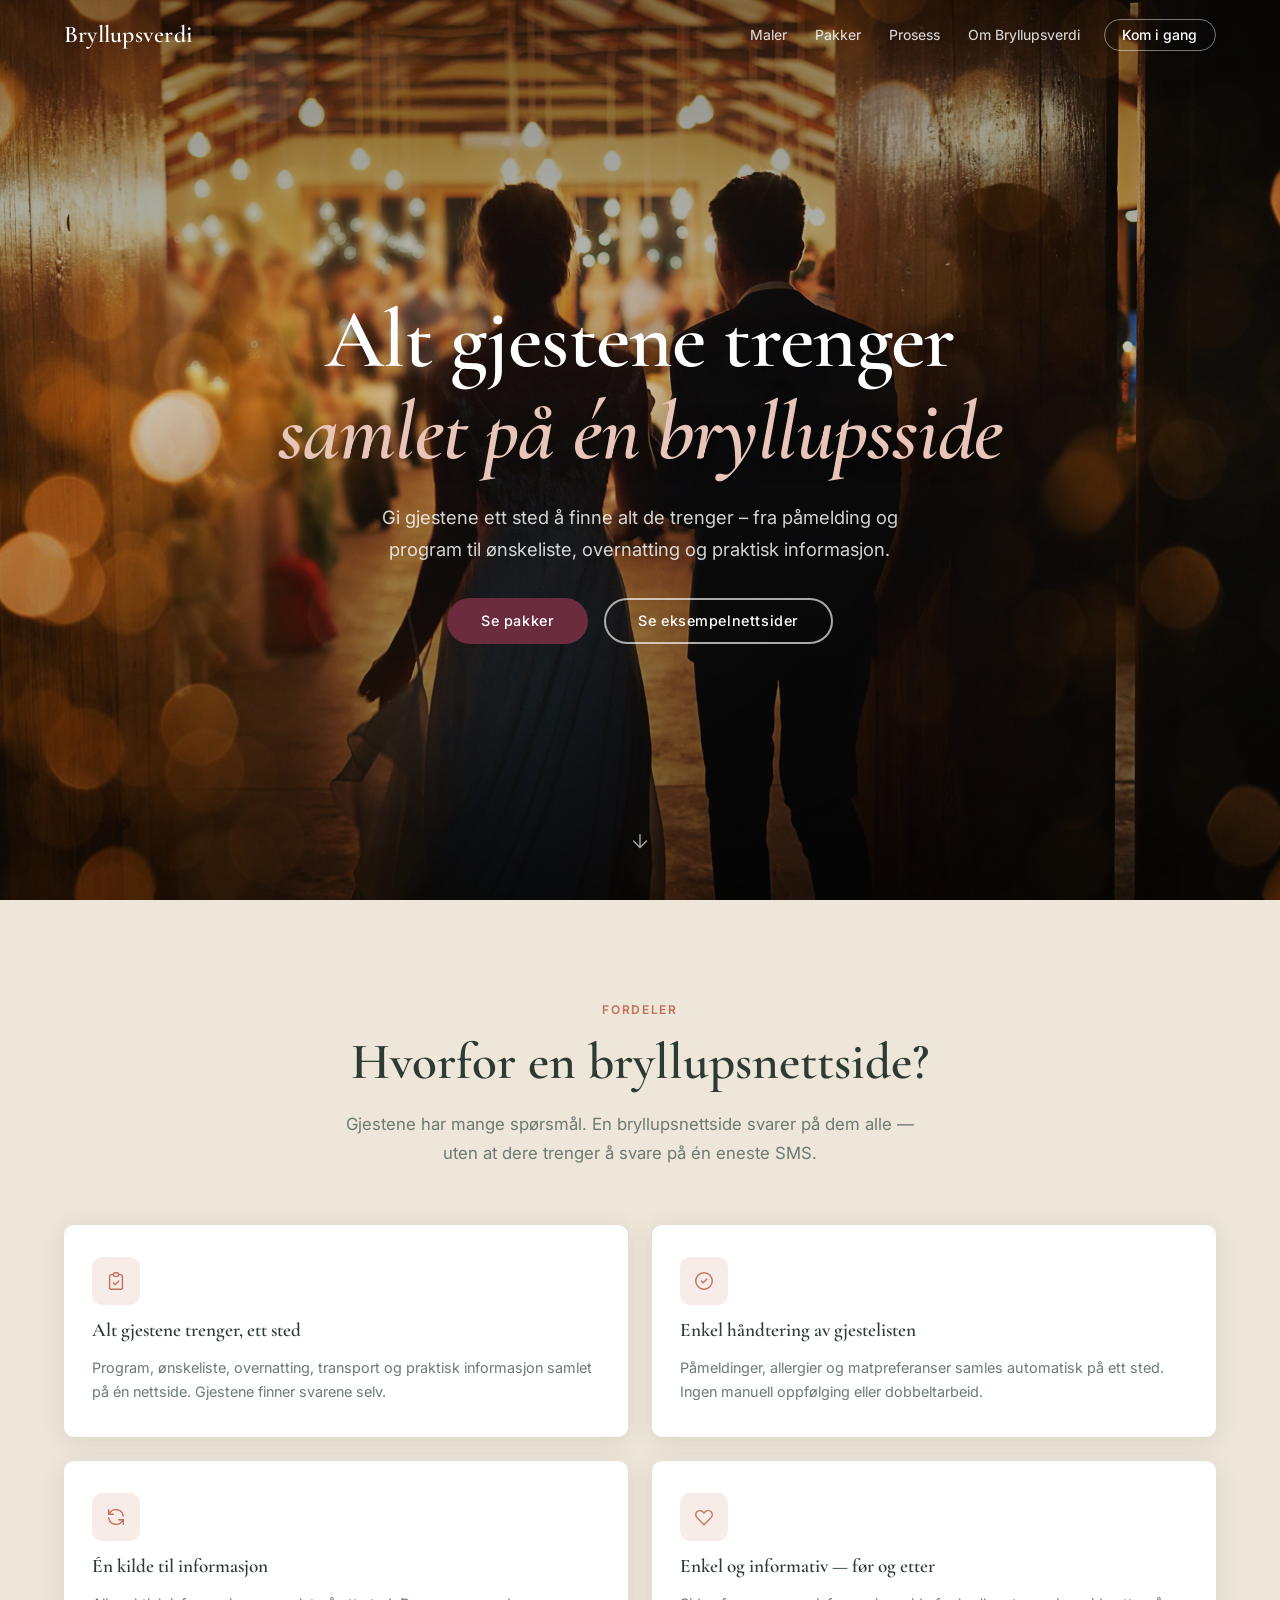
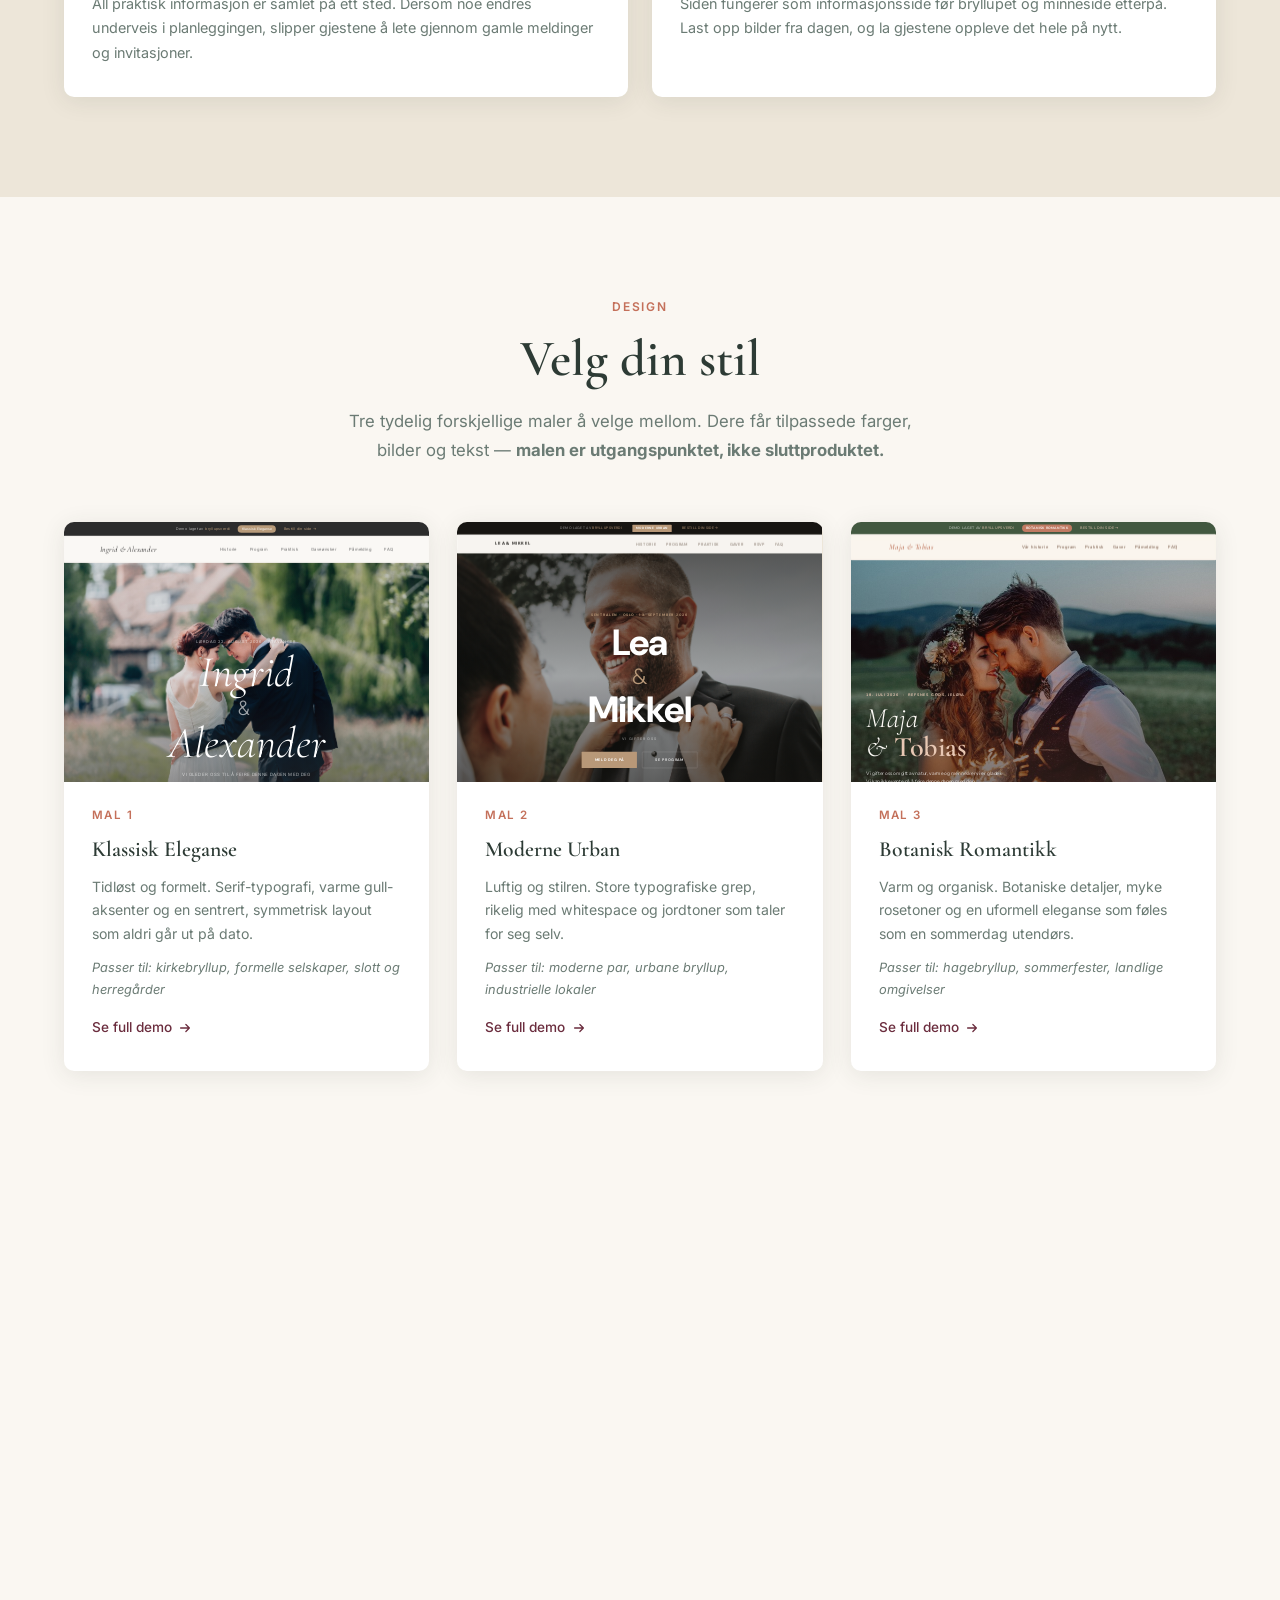
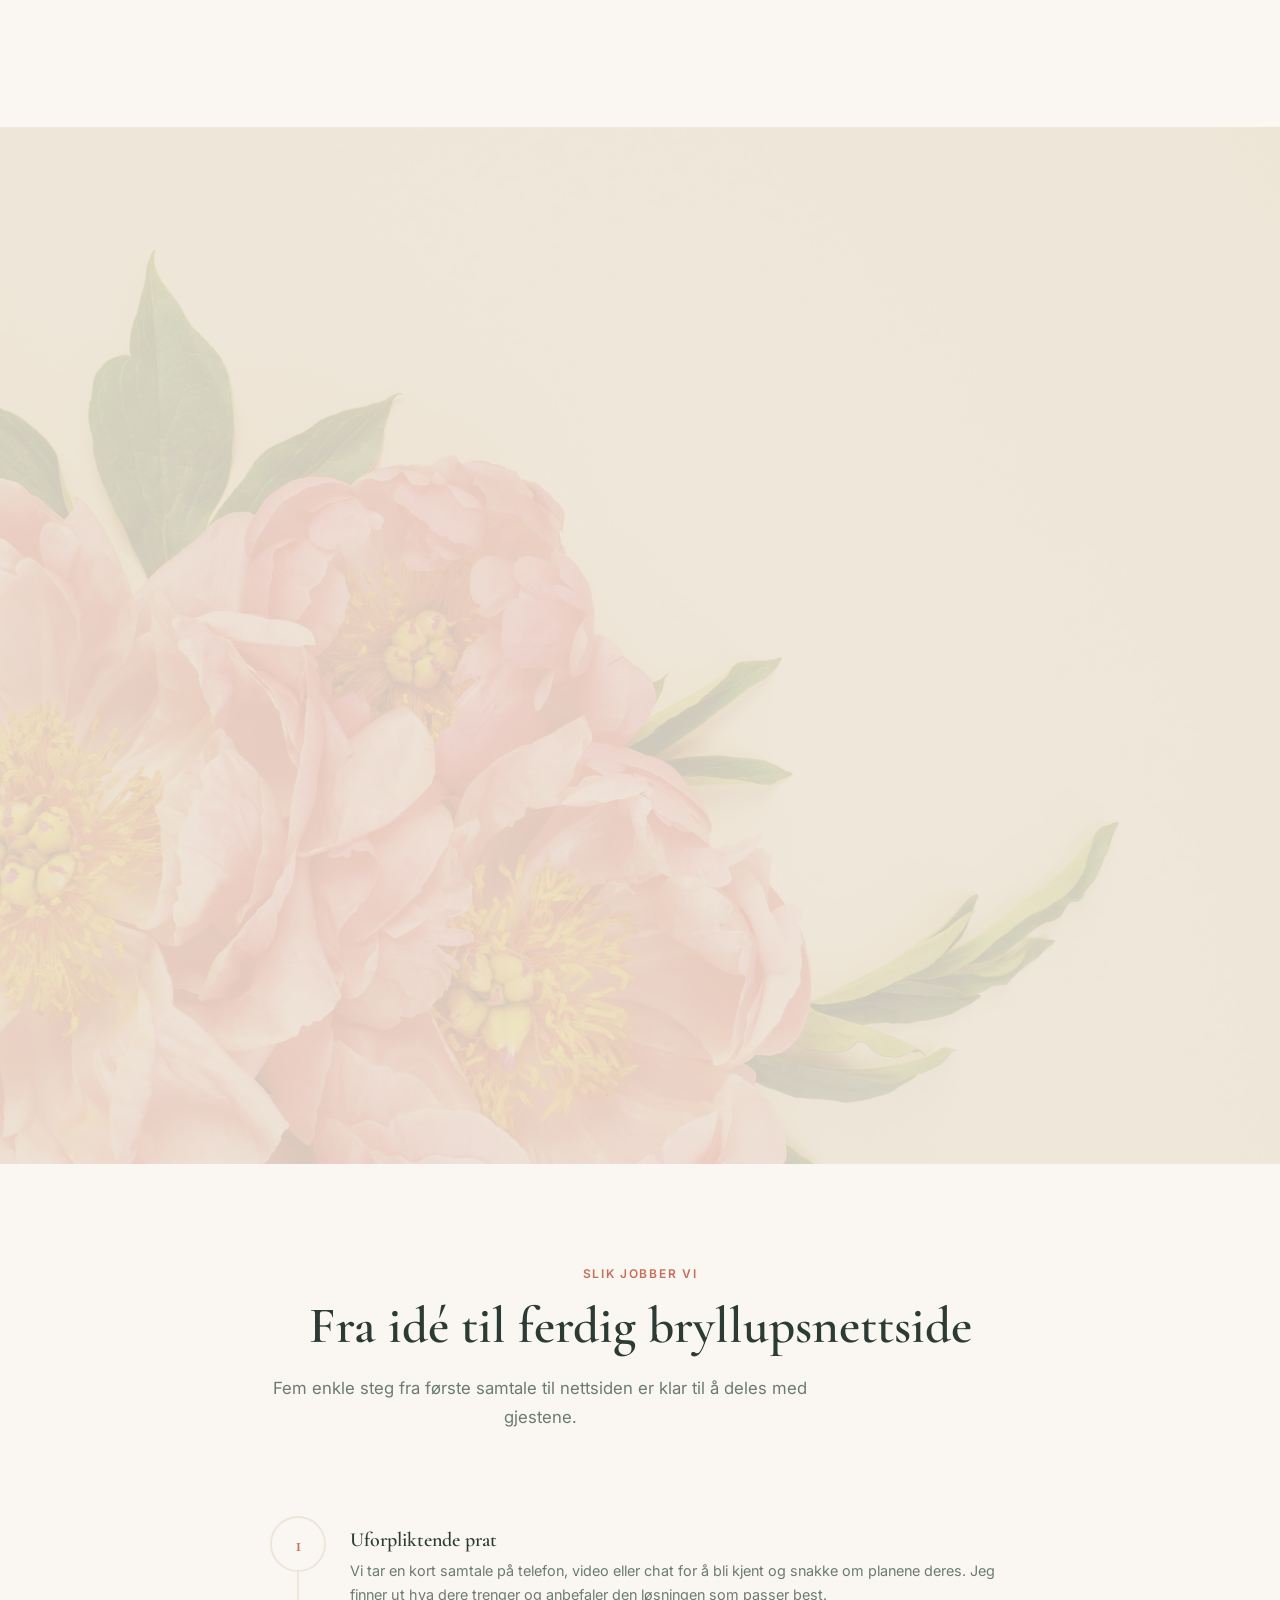
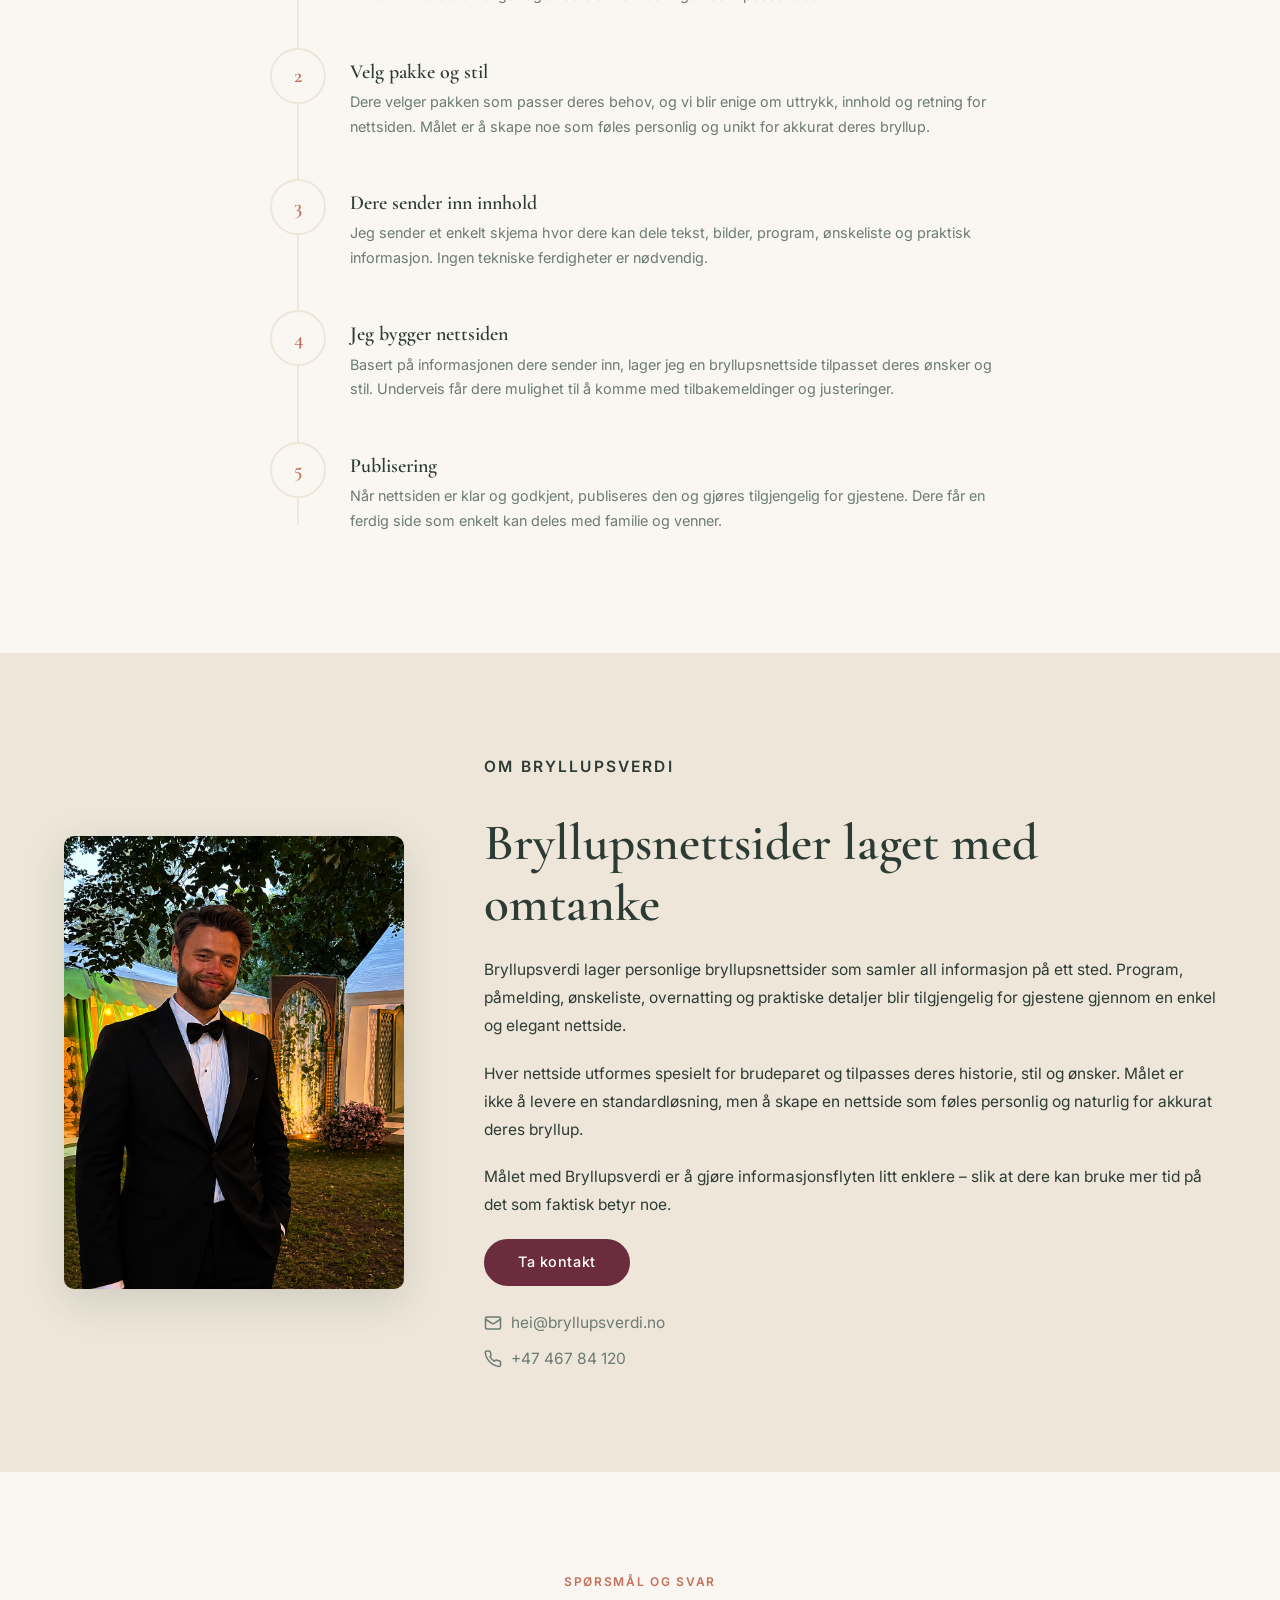
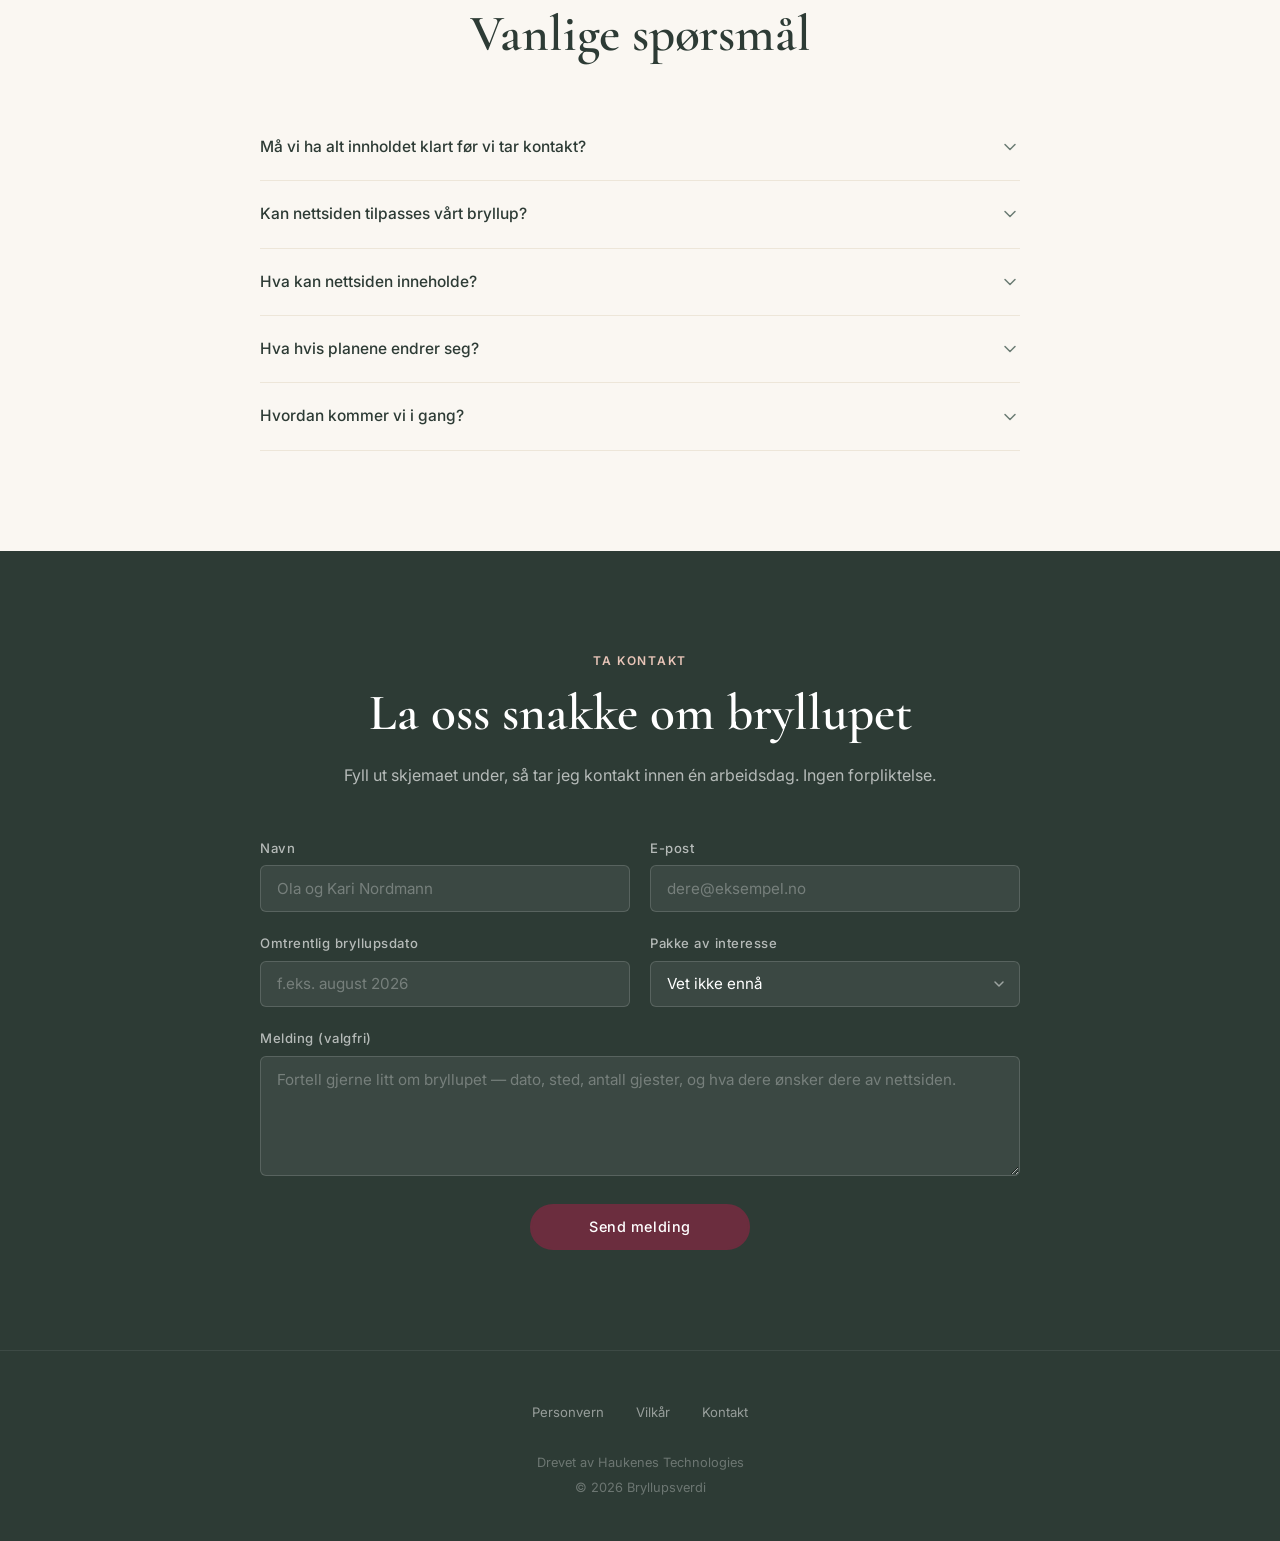
==== index.html @ 89686f72 "Legg til ingridogherman-demo og oppdater botanisk - Ny demo: demos/ingridogherman/ — kopi av den pri" ====
<!DOCTYPE html>
<html lang="no">
<head>
  <meta charset="UTF-8">
  <meta name="viewport" content="width=device-width, initial-scale=1.0">

  <title>bryllupsverdi — Bryllupsnettsider som forteller deres historie</title>
  <meta name="description" content="Informative, vakre bryllupsnettsider med RSVP, program og alt gjestene trenger. Fast pris, levert på én uke.">

  <meta property="og:title"       content="bryllupsverdi — Bryllupsnettsider som forteller deres historie">
  <meta property="og:description" content="Informative, vakre bryllupsnettsider med RSVP, program og alt gjestene trenger.">
  <meta property="og:type"        content="website">
  <meta property="og:url"         content="https://bryllupsverdi.no/">

  <link rel="canonical"  href="https://bryllupsverdi.no/">

  <link rel="preconnect" href="https://fonts.googleapis.com">
  <link rel="preconnect" href="https://fonts.gstatic.com" crossorigin>
  <link href="https://fonts.googleapis.com/css2?family=Cormorant+Garamond:ital,wght@0,400;0,500;0,600;1,400;1,600&family=Inter:wght@300;400;500;600&display=swap" rel="stylesheet">

  <link rel="stylesheet" href="assets/css/main.css">

  <script type="application/ld+json">
  {
    "@context": "https://schema.org",
    "@type": "Service",
    "name": "bryllupsverdi",
    "description": "Bryllupsnettsider for norske brudepar — informativ, vakker og enkel å bruke.",
    "provider": { "@type": "Person", "name": "Herman Haukenes", "email": "kontakt@bryllupsstudio.no" },
    "areaServed": "NO",
    "url": "https://bryllupsverdi.no/"
  }
  </script>
</head>

<body>

  <!-- NAV -->
  <header class="site-header" id="site-header">
    <nav class="nav container" aria-label="Hovedmeny">
      <a href="/" class="nav__logo" aria-label="Bryllupsverdi — tilbake til toppen">
        <span class="nav__logo-text">Bryllupsverdi</span>
      </a>

      <button class="nav__toggle" id="navToggle"
              aria-expanded="false" aria-controls="navMenu"
              aria-label="Åpne navigasjonsmeny">
        <span></span><span></span><span></span>
      </button>

      <ul class="nav__menu" id="navMenu" role="list">
        <li><a href="#maler"   class="nav__link">Maler</a></li>
        <li><a href="#pakker"  class="nav__link">Pakker</a></li>
        <li><a href="#prosess" class="nav__link">Prosess</a></li>
        <li><a href="#om"      class="nav__link">Om Bryllupsverdi</a></li>
        <li><a href="#kontakt" class="nav__link nav__link--cta">Kom i gang</a></li>
      </ul>

    </nav>
  </header>

  <main id="main-content">

    <!-- ====================================================
         1. HERO
         ==================================================== -->
    <section class="hero hero--photo" id="hero" aria-labelledby="hero-heading">
      <img class="hero__bg" src="assets/images/hero.jpg"
           alt="Bryllupspar" width="1920" height="1080" fetchpriority="high">
      <div class="hero__overlay" aria-hidden="true"></div>

      <div class="hero__content">
        <h1 class="hero__title" id="hero-heading" data-animate data-delay="1">
          Alt gjestene trenger<br>
          <em>samlet på én bryllupsside</em>
        </h1>

        <p class="hero__subtitle" data-animate data-delay="2">
          Gi gjestene ett sted å finne alt de trenger – fra påmelding og program til ønskeliste, overnatting og praktisk informasjon.
        </p>

        <div class="hero__ctas" data-animate data-delay="3">
          <a href="#pakker" class="btn btn--primary">Se pakker</a>
          <a href="#maler"  class="btn btn--outline">Se eksempelnettsider</a>
        </div>
      </div>

      <a href="#hvorfor" class="hero__scroll" aria-label="Scroll til neste seksjon">
        <svg width="22" height="22" viewBox="0 0 24 24" fill="none" aria-hidden="true">
          <path d="M12 5v14M5 12l7 7 7-7" stroke="currentColor" stroke-width="1.5"
                stroke-linecap="round" stroke-linejoin="round"/>
        </svg>
      </a>
    </section>


    <!-- ====================================================
         2. HVORFOR EN BRYLLUPSNETTSIDE?
         ==================================================== -->
    <section class="why section" id="hvorfor" aria-labelledby="why-heading">
      <div class="container">
        <div class="why__header">
          <p class="section__label" data-animate>Fordeler</p>
          <h2 class="section__title" id="why-heading" data-animate data-delay="1">
            Hvorfor en bryllupsnettside?
          </h2>
          <p class="section__subtitle" data-animate data-delay="2">
            Gjestene har mange spørsmål. En bryllupsnettside svarer på dem alle — uten at dere trenger å svare på én eneste SMS.
          </p>
        </div>

        <div class="why__grid">
          <div class="why__card" data-animate>
            <div class="why__card-icon" aria-hidden="true">
              <svg width="22" height="22" viewBox="0 0 24 24" fill="none">
                <path d="M9 5H7a2 2 0 0 0-2 2v12a2 2 0 0 0 2 2h10a2 2 0 0 0 2-2V7a2 2 0 0 0-2-2h-2M9 5a2 2 0 0 0 2 2h2a2 2 0 0 0 2-2M9 5a2 2 0 0 1 2-2h2a2 2 0 0 1 2 2m-6 9 2 2 4-4" stroke="currentColor" stroke-width="1.5" stroke-linecap="round" stroke-linejoin="round"/>
              </svg>
            </div>
            <h3 class="why__card-title">Alt gjestene trenger, ett sted</h3>
            <p class="why__card-text">Program, ønskeliste, overnatting, transport og praktisk informasjon samlet på én nettside. Gjestene finner svarene selv.</p>
          </div>

          <div class="why__card" data-animate data-delay="1">
            <div class="why__card-icon" aria-hidden="true">
              <svg width="22" height="22" viewBox="0 0 24 24" fill="none">
                <path d="M9 12l2 2 4-4m6 2a9 9 0 1 1-18 0 9 9 0 0 1 18 0z" stroke="currentColor" stroke-width="1.5" stroke-linecap="round" stroke-linejoin="round"/>
              </svg>
            </div>
            <h3 class="why__card-title">Enkel håndtering av gjestelisten</h3>
            <p class="why__card-text">Påmeldinger, allergier og matpreferanser samles automatisk på ett sted. Ingen manuell oppfølging eller dobbeltarbeid.</p>
          </div>

          <div class="why__card" data-animate data-delay="2">
            <div class="why__card-icon" aria-hidden="true">
              <svg width="22" height="22" viewBox="0 0 24 24" fill="none">
                <path d="M4 4v5h.582m15.356 2A8.001 8.001 0 0 0 4.582 9m0 0H9m11 11v-5h-.581m0 0a8.003 8.003 0 0 1-15.357-2m15.357 2H15" stroke="currentColor" stroke-width="1.5" stroke-linecap="round" stroke-linejoin="round"/>
              </svg>
            </div>
            <h3 class="why__card-title">Én kilde til informasjon</h3>
            <p class="why__card-text">All praktisk informasjon er samlet på ett sted. Dersom noe endres underveis i planleggingen, slipper gjestene å lete gjennom gamle meldinger og invitasjoner.</p>
          </div>

          <div class="why__card" data-animate data-delay="3">
            <div class="why__card-icon" aria-hidden="true">
              <svg width="22" height="22" viewBox="0 0 24 24" fill="none">
                <path d="M4.318 6.318a4.5 4.5 0 0 0 0 6.364L12 20.364l7.682-7.682a4.5 4.5 0 0 0-6.364-6.364L12 7.636l-1.318-1.318a4.5 4.5 0 0 0-6.364 0z" stroke="currentColor" stroke-width="1.5" stroke-linecap="round" stroke-linejoin="round"/>
              </svg>
            </div>
            <h3 class="why__card-title">Enkel og informativ — før og etter</h3>
            <p class="why__card-text">Siden fungerer som informasjonsside før bryllupet og minneside etterpå. Last opp bilder fra dagen, og la gjestene oppleve det hele på nytt.</p>
          </div>
        </div>
      </div>
    </section>


    <!-- ====================================================
         3. REFERANSEMALER
         ==================================================== -->
    <section class="demos section" id="maler" aria-labelledby="demos-heading">
      <div class="container">
        <div class="demos__header">
          <p class="section__label" data-animate>Design</p>
          <h2 class="section__title" id="demos-heading" data-animate data-delay="1">Velg din stil</h2>
          <p class="section__subtitle" data-animate data-delay="2">
            Tre tydelig forskjellige maler å velge mellom. Dere får tilpassede farger, bilder og tekst — <strong>malen er utgangspunktet, ikke sluttproduktet.</strong>
          </p>
        </div>

        <div class="demos__grid">

          <article class="demo-card demo-card--klassisk" data-animate>
            <div class="demo-card__preview">
              <iframe
                src="demos/klassisk/"
                class="demo-card__frame"
                loading="lazy"
                scrolling="no"
                tabindex="-1"
                title="Forhåndsvisning: Klassisk Eleganse"
              ></iframe>
              <a href="demos/klassisk/" class="demo-card__preview-link" target="_blank" rel="noopener" aria-label="Åpne Klassisk Eleganse demo i nytt vindu">
                <span>Åpne demo ↗</span>
              </a>
            </div>
            <div class="demo-card__body">
              <p class="demo-card__tag">Mal 1</p>
              <h3 class="demo-card__title">Klassisk Eleganse</h3>
              <p class="demo-card__desc">Tidløst og formelt. Serif-typografi, varme gull-aksenter og en sentrert, symmetrisk layout som aldri går ut på dato.</p>
              <p class="demo-card__fits">Passer til: kirkebryllup, formelle selskaper, slott og herregårder</p>
              <a href="demos/klassisk/" class="demo-card__cta" target="_blank" rel="noopener">
                Se full demo
                <svg width="14" height="14" viewBox="0 0 16 16" fill="none" aria-hidden="true">
                  <path d="M3 8h10M9 4l4 4-4 4" stroke="currentColor" stroke-width="1.5" stroke-linecap="round" stroke-linejoin="round"/>
                </svg>
              </a>
            </div>
          </article>

          <article class="demo-card demo-card--minimal" data-animate data-delay="1">
            <div class="demo-card__preview">
              <iframe
                src="demos/minimal/"
                class="demo-card__frame"
                loading="lazy"
                scrolling="no"
                tabindex="-1"
                title="Forhåndsvisning: Moderne Urban"
              ></iframe>
              <a href="demos/minimal/" class="demo-card__preview-link" target="_blank" rel="noopener" aria-label="Åpne Moderne Urban demo i nytt vindu">
                <span>Åpne demo ↗</span>
              </a>
            </div>
            <div class="demo-card__body">
              <p class="demo-card__tag">Mal 2</p>
              <h3 class="demo-card__title">Moderne Urban</h3>
              <p class="demo-card__desc">Luftig og stilren. Store typografiske grep, rikelig med whitespace og jordtoner som taler for seg selv.</p>
              <p class="demo-card__fits">Passer til: moderne par, urbane bryllup, industrielle lokaler</p>
              <a href="demos/minimal/" class="demo-card__cta" target="_blank" rel="noopener">
                Se full demo
                <svg width="14" height="14" viewBox="0 0 16 16" fill="none" aria-hidden="true">
                  <path d="M3 8h10M9 4l4 4-4 4" stroke="currentColor" stroke-width="1.5" stroke-linecap="round" stroke-linejoin="round"/>
                </svg>
              </a>
            </div>
          </article>

          <article class="demo-card demo-card--botanisk" data-animate data-delay="2">
            <div class="demo-card__preview">
              <iframe
                src="demos/botanisk/"
                class="demo-card__frame"
                loading="lazy"
                scrolling="no"
                tabindex="-1"
                title="Forhåndsvisning: Botanisk Romantikk"
              ></iframe>
              <a href="demos/botanisk/" class="demo-card__preview-link" target="_blank" rel="noopener" aria-label="Åpne Botanisk Romantikk demo i nytt vindu">
                <span>Åpne demo ↗</span>
              </a>
            </div>
            <div class="demo-card__body">
              <p class="demo-card__tag">Mal 3</p>
              <h3 class="demo-card__title">Botanisk Romantikk</h3>
              <p class="demo-card__desc">Varm og organisk. Botaniske detaljer, myke rosetoner og en uformell eleganse som føles som en sommerdag utendørs.</p>
              <p class="demo-card__fits">Passer til: hagebryllup, sommerfester, landlige omgivelser</p>
              <a href="demos/botanisk/" class="demo-card__cta" target="_blank" rel="noopener">
                Se full demo
                <svg width="14" height="14" viewBox="0 0 16 16" fill="none" aria-hidden="true">
                  <path d="M3 8h10M9 4l4 4-4 4" stroke="currentColor" stroke-width="1.5" stroke-linecap="round" stroke-linejoin="round"/>
                </svg>
              </a>
            </div>
          </article>

          <article class="demo-card demo-card--ingridogherman" data-animate data-delay="3">
            <div class="demo-card__preview">
              <iframe
                src="demos/ingridogherman/"
                class="demo-card__frame"
                loading="lazy"
                scrolling="no"
                tabindex="-1"
                title="Forhåndsvisning: Ekte bryllupsside"
              ></iframe>
              <a href="demos/ingridogherman/" class="demo-card__preview-link" target="_blank" rel="noopener" aria-label="Åpne ekte bryllupsside demo i nytt vindu">
                <span>Åpne demo ↗</span>
              </a>
            </div>
            <div class="demo-card__body">
              <p class="demo-card__tag">Ekte side</p>
              <h3 class="demo-card__title">Komplett bryllupsside</h3>
              <p class="demo-card__desc">En reell bryllupsside med program, påmelding, overnatting og aktiviteter. Slik ser en ferdig side ut for gjestene.</p>
              <p class="demo-card__fits">Program · Påmelding · Overnatting · Aktiviteter</p>
              <a href="demos/ingridogherman/" class="demo-card__cta" target="_blank" rel="noopener">
                Se full demo
                <svg width="14" height="14" viewBox="0 0 16 16" fill="none" aria-hidden="true">
                  <path d="M3 8h10M9 4l4 4-4 4" stroke="currentColor" stroke-width="1.5" stroke-linecap="round" stroke-linejoin="round"/>
                </svg>
              </a>
            </div>
          </article>

        </div>
      </div>
    </section>


    <!-- ====================================================
         4. PAKKER OG PRISER
         ==================================================== -->
    <section class="pricing section" id="pakker" aria-labelledby="pricing-heading">
      <div class="pricing__bg" aria-hidden="true">
        <img src="assets/images/blomster_2.jpg" alt="">
      </div>
      <div class="container">
        <div class="pricing__header">
          <p class="section__label" data-animate>Priser</p>
          <h2 class="section__title" id="pricing-heading" data-animate data-delay="1">Finn riktig pakke</h2>
          <p class="section__subtitle" data-animate data-delay="2">
            Fast pris, ingen overraskelser. En personlig bryllupsnettside levert til avtalt pris.
          </p>
        </div>

        <div class="pricing__grid">

          <!-- Enkel -->
          <div class="price-card" data-animate>
            <h3 class="price-card__name">Enkel</h3>
            <div class="price-card__price">
              <span class="price-card__amount">4 000</span>
              <span class="price-card__currency">kr</span>
            </div>
            <p class="price-card__desc">Perfekt for dere som ønsker en enkel og elegant bryllupsnettside med den viktigste informasjonen samlet på ett sted.</p>
            <hr class="price-card__divider">
            <ul class="price-card__features">
              <li>Personlig bryllupsnettside</li>
              <li>Tilpassede bilder, tekster og farger</li>
              <li>Program og praktisk informasjon</li>
              <li>Ønskeliste og nyttige lenker</li>
              <li>Tilpasset deres bryllup</li>
            </ul>
            <a href="#kontakt" class="btn btn--outline">Kom i gang</a>
          </div>

          <!-- Komplett — featured -->
          <div class="price-card price-card--featured" data-animate data-delay="1">
            <div class="price-card__badge">Anbefalt</div>
            <h3 class="price-card__name">Komplett</h3>
            <div class="price-card__price">
              <span class="price-card__amount">5 500</span>
              <span class="price-card__currency">kr</span>
            </div>
            <p class="price-card__desc">For de fleste brudepar. Alt dere trenger for å informere gjestene og håndtere påmeldinger på en enkel måte.</p>
            <hr class="price-card__divider">
            <ul class="price-card__features">
              <li>Alt i Enkel</li>
              <li>Digital påmelding for gjestene</li>
              <li>Allergier og matpreferanser</li>
              <li>Oversikt over påmeldinger</li>
              <li>Egen side for historien deres</li>
            </ul>
            <a href="#kontakt" class="btn btn--outline">Kom i gang</a>
          </div>

          <!-- Premium -->
          <div class="price-card" data-animate data-delay="2">
            <h3 class="price-card__name">Premium</h3>
            <div class="price-card__price">
              <span class="price-card__amount">8 500</span>
              <span class="price-card__currency">kr</span>
            </div>
            <p class="price-card__desc">For dere som ønsker en mer gjennomarbeidet og personlig nettside med ekstra oppfølging før og etter bryllupet.</p>
            <hr class="price-card__divider">
            <ul class="price-card__features">
              <li>Alt i Komplett</li>
              <li>Skreddersydd design og oppsett</li>
              <li>Videomøte for planlegging og gjennomgang</li>
              <li>Hilsener fra gjestene — gjestene kan sende en personlig hilsen via nettsiden</li>
              <li>Oppdateringer av nettsiden etter bryllupet</li>
              <li>Deling av bryllupsbilder med gjestene</li>
              <li>Tilpasninger utover standardoppsettet</li>
            </ul>
            <a href="#kontakt" class="btn btn--outline">Kom i gang</a>
          </div>


        </div>

        <p class="pricing__note" data-animate>
          Alle priser eks. mva. Domene kommer i tillegg.
        </p>
      </div>
    </section>


    <!-- ====================================================
         5. PROSESS
         ==================================================== -->
    <section class="process section" id="prosess" aria-labelledby="process-heading">
      <div class="container">
        <div class="process__header">
          <p class="section__label" data-animate>Slik jobber vi</p>
          <h2 class="section__title" id="process-heading" data-animate data-delay="1">Fra idé til ferdig bryllupsnettside</h2>
          <p class="section__subtitle" data-animate data-delay="2">
            Fem enkle steg fra første samtale til nettsiden er klar til å deles med gjestene.
          </p>
        </div>

        <ol class="process__steps">
          <li class="process__step" data-animate>
            <div class="process__step-num" aria-hidden="true">1</div>
            <div class="process__step-body">
              <h3 class="process__step-title">Uforpliktende prat</h3>
              <p class="process__step-text">Vi tar en kort samtale på telefon, video eller chat for å bli kjent og snakke om planene deres. Jeg finner ut hva dere trenger og anbefaler den løsningen som passer best.</p>
            </div>
          </li>

          <li class="process__step" data-animate data-delay="1">
            <div class="process__step-num" aria-hidden="true">2</div>
            <div class="process__step-body">
              <h3 class="process__step-title">Velg pakke og stil</h3>
              <p class="process__step-text">Dere velger pakken som passer deres behov, og vi blir enige om uttrykk, innhold og retning for nettsiden. Målet er å skape noe som føles personlig og unikt for akkurat deres bryllup.</p>
            </div>
          </li>

          <li class="process__step" data-animate data-delay="2">
            <div class="process__step-num" aria-hidden="true">3</div>
            <div class="process__step-body">
              <h3 class="process__step-title">Dere sender inn innhold</h3>
              <p class="process__step-text">Jeg sender et enkelt skjema hvor dere kan dele tekst, bilder, program, ønskeliste og praktisk informasjon. Ingen tekniske ferdigheter er nødvendig.</p>
            </div>
          </li>

          <li class="process__step" data-animate data-delay="3">
            <div class="process__step-num" aria-hidden="true">4</div>
            <div class="process__step-body">
              <h3 class="process__step-title">Jeg bygger nettsiden</h3>
              <p class="process__step-text">Basert på informasjonen dere sender inn, lager jeg en bryllupsnettside tilpasset deres ønsker og stil. Underveis får dere mulighet til å komme med tilbakemeldinger og justeringer.</p>
            </div>
          </li>

          <li class="process__step" data-animate data-delay="4">
            <div class="process__step-num" aria-hidden="true">5</div>
            <div class="process__step-body">
              <h3 class="process__step-title">Publisering</h3>
              <p class="process__step-text">Når nettsiden er klar og godkjent, publiseres den og gjøres tilgjengelig for gjestene. Dere får en ferdig side som enkelt kan deles med familie og venner.</p>
            </div>
          </li>
        </ol>
      </div>
    </section>


    <!-- ====================================================
         6. OM HERMAN
         ==================================================== -->
    <section class="about section" id="om" aria-labelledby="about-heading">
      <div class="container">
        <div class="about__inner">

          <div class="about__img-wrap">
            <img class="about__img" src="assets/images/herman.png"
                 alt="Herman Haukenes" width="680" height="900"
                 loading="lazy">
          </div>

          <div class="about__text" data-animate>
            <p class="section__label">Om Bryllupsverdi</p>
            <h2 class="section__title" id="about-heading" style="text-align:left; margin-bottom:0">Bryllupsnettsider laget med omtanke</h2>

            <p>Bryllupsverdi lager personlige bryllupsnettsider som samler all informasjon på ett sted. Program, påmelding, ønskeliste, overnatting og praktiske detaljer blir tilgjengelig for gjestene gjennom en enkel og elegant nettside.</p>

            <p>Hver nettside utformes spesielt for brudeparet og tilpasses deres historie, stil og ønsker. Målet er ikke å levere en standardløsning, men å skape en nettside som føles personlig og naturlig for akkurat deres bryllup.</p>

            <p>Målet med Bryllupsverdi er å gjøre informasjonsflyten litt enklere – slik at dere kan bruke mer tid på det som faktisk betyr noe.</p>

            <div>
              <a href="#kontakt" class="btn btn--primary">Ta kontakt</a>
            </div>

            <div class="about__contact">
              <a href="mailto:hei@bryllupsverdi.no" class="about__contact-item">
                <svg xmlns="http://www.w3.org/2000/svg" width="18" height="18" viewBox="0 0 24 24" fill="none" stroke="currentColor" stroke-width="2" stroke-linecap="round" stroke-linejoin="round" aria-hidden="true"><rect x="2" y="4" width="20" height="16" rx="2"/><path d="m22 7-8.97 5.7a1.94 1.94 0 0 1-2.06 0L2 7"/></svg>
                hei@bryllupsverdi.no
              </a>
              <a href="tel:+4746784120" class="about__contact-item">
                <svg xmlns="http://www.w3.org/2000/svg" width="18" height="18" viewBox="0 0 24 24" fill="none" stroke="currentColor" stroke-width="2" stroke-linecap="round" stroke-linejoin="round" aria-hidden="true"><path d="M22 16.92v3a2 2 0 0 1-2.18 2 19.79 19.79 0 0 1-8.63-3.07A19.5 19.5 0 0 1 4.69 12a19.79 19.79 0 0 1-3.07-8.67A2 2 0 0 1 3.6 1.3h3a2 2 0 0 1 2 1.72 12.84 12.84 0 0 0 .7 2.81 2 2 0 0 1-.45 2.11L7.91 9a16 16 0 0 0 6 6l.92-.92a2 2 0 0 1 2.11-.45 12.84 12.84 0 0 0 2.81.7A2 2 0 0 1 22 16.92z"/></svg>
                +47 467 84 120
              </a>
            </div>
          </div>

        </div>
      </div>
    </section>


    <!-- ====================================================
         7. FAQ
         ==================================================== -->
    <section class="faq section" id="faq" aria-labelledby="faq-heading">
      <div class="container--narrow">
        <div class="faq__header">
          <p class="section__label" data-animate>Spørsmål og svar</p>
          <h2 class="section__title" id="faq-heading" data-animate data-delay="1">Vanlige spørsmål</h2>
        </div>

        <div class="faq__list" data-animate data-delay="2">

          <details class="faq__item">
            <summary>Må vi ha alt innholdet klart før vi tar kontakt?</summary>
            <div class="faq__answer">
              Nei. Mange tar kontakt tidlig i planleggingen. Innhold som tekst, bilder og program kan samles og ferdigstilles underveis.
            </div>
          </details>

          <details class="faq__item">
            <summary>Kan nettsiden tilpasses vårt bryllup?</summary>
            <div class="faq__answer">
              Ja. Hver nettside tilpasses brudeparet, med innhold, bilder og detaljer som passer deres stil og ønsker.
            </div>
          </details>

          <details class="faq__item">
            <summary>Hva kan nettsiden inneholde?</summary>
            <div class="faq__answer">
              Nettsiden kan blant annet inneholde program, påmelding, ønskeliste, overnatting, praktisk informasjon, bilder og historien deres.
            </div>
          </details>

          <details class="faq__item">
            <summary>Hva hvis planene endrer seg?</summary>
            <div class="faq__answer">
              Bryllupsplanlegging er sjelden helt statisk. Dersom informasjon må justeres underveis, finner vi en løsning som passer.
            </div>
          </details>

          <details class="faq__item">
            <summary>Hvordan kommer vi i gang?</summary>
            <div class="faq__answer">
              Send en melding gjennom kontaktskjemaet, så tar vi en uforpliktende prat om behovene deres og hvordan nettsiden kan se ut.
            </div>
          </details>

        </div>
      </div>
    </section>


    <!-- ====================================================
         8. KONTAKT
         ==================================================== -->
    <section class="contact section" id="kontakt" aria-labelledby="contact-heading">
      <div class="container--narrow">
        <div class="contact__header">
          <p class="section__label" data-animate>Ta kontakt</p>
          <h2 class="section__title" id="contact-heading" data-animate data-delay="1">
            La oss snakke om bryllupet
          </h2>
          <p class="contact__subtitle" data-animate data-delay="2">
            Fyll ut skjemaet under, så tar jeg kontakt innen én arbeidsdag. Ingen forpliktelse.
          </p>
        </div>

        <form class="contact-form" id="contactForm" novalidate data-animate data-delay="3">
          <div class="form-row">
            <div class="form-group">
              <label for="navn">Navn</label>
              <input type="text" id="navn" name="navn" autocomplete="name"
                     placeholder="Ola og Kari Nordmann" required>
            </div>
            <div class="form-group">
              <label for="epost">E-post</label>
              <input type="email" id="epost" name="epost" autocomplete="email"
                     placeholder="dere@eksempel.no" required>
            </div>
          </div>

          <div class="form-row">
            <div class="form-group">
              <label for="dato">Omtrentlig bryllupsdato</label>
              <input type="text" id="dato" name="dato"
                     placeholder="f.eks. august 2026">
            </div>
            <div class="form-group">
              <label for="pakke">Pakke av interesse</label>
              <select id="pakke" name="pakke">
                <option value="">Vet ikke ennå</option>
                <option value="Enkel">Enkel — 4 000 kr</option>
                <option value="Komplett">Komplett — 5 500 kr</option>
                <option value="Premium">Premium — 8 500 kr</option>
              </select>
            </div>
          </div>

          <div class="form-group">
            <label for="melding">Melding (valgfri)</label>
            <textarea id="melding" name="melding"
                      placeholder="Fortell gjerne litt om bryllupet — dato, sted, antall gjester, og hva dere ønsker dere av nettsiden."></textarea>
          </div>

          <div class="form-submit">
            <button type="submit" class="btn btn--primary" id="submitBtn">
              Send melding
            </button>
            <div class="form-message form-message--success" id="formSuccess" role="alert">
              Takk! Jeg tar kontakt innen én arbeidsdag.
            </div>
            <div class="form-message form-message--error" id="formError" role="alert">
              Noe gikk galt. Send gjerne en e-post direkte til kontakt@bryllupsstudio.no
            </div>
          </div>
        </form>

      </div>
    </section>

  </main>


  <!-- FOOTER -->
  <footer class="footer" id="footer">
    <div class="container">
      <nav class="footer__links" aria-label="Sidefooter-lenker">
        <a href="privacy.html">Personvern</a>
        <a href="terms.html">Vilkår</a>
        <a href="#kontakt">Kontakt</a>
      </nav>

      <p class="footer__copy">Drevet av Haukenes Technologies</p>
      <p class="footer__copy">© 2026 Bryllupsverdi</p>
    </div>
  </footer>


  <script src="assets/js/config.js"></script>
  <script src="assets/js/main.js"></script>
</body>
</html>
---- assets/css/main.css ----
/* ============================================================
   bryllupsverdi — design system
   ============================================================ */

/* VARIABLER
   ---------------------------------------------------------- */
:root {
  /* Palett */
  --cream:         #FAF7F2;
  --beige:         #EDE6D9;
  --rose:          #E8C5B8;
  --terra:         #C4705A;
  --burgundy:      #6B2D3E;
  --burgundy-dark: #541F2F;
  --text:          #2D3B35;
  --text-muted:    #6B7B74;
  --white:         #FFFFFF;

  /* Typografi */
  --font-serif: 'Cormorant Garamond', Georgia, serif;
  --font-sans:  'Inter', system-ui, -apple-system, sans-serif;

  /* Størrelser */
  --radius:    10px;
  --radius-sm:  6px;
  --shadow:    0 4px 24px rgba(45, 59, 53, .10);
  --shadow-lg: 0 12px 40px rgba(45, 59, 53, .15);
  --transition: .25s ease;

  /* Layout */
  --nav-h: 70px;
}

/* RESET
   ---------------------------------------------------------- */
*, *::before, *::after { box-sizing: border-box; margin: 0; padding: 0; }
html { scroll-behavior: smooth; -webkit-text-size-adjust: 100%; }

body {
  font-family: var(--font-sans);
  font-size: 1rem;
  line-height: 1.7;
  color: var(--text);
  background: var(--cream);
  -webkit-font-smoothing: antialiased;
}

img { display: block; max-width: 100%; height: auto; }
a   { color: inherit; }

:focus-visible {
  outline: 2px solid var(--burgundy);
  outline-offset: 3px;
  border-radius: 3px;
}

/* TYPOGRAFI — Cormorant kun på h ≥ 18 px
   ---------------------------------------------------------- */
h1, h2, h3 {
  font-family: var(--font-serif);
  font-weight: 600;
  line-height: 1.2;
  color: var(--text);
}

h4, h5, h6 {
  font-family: var(--font-sans);
  font-weight: 600;
  line-height: 1.35;
}

/* LAYOUT
   ---------------------------------------------------------- */
.container {
  width: min(1160px, 90%);
  margin-inline: auto;
}

.container--narrow {
  width: min(760px, 90%);
  margin-inline: auto;
}

.section {
  padding-block: 100px;
}

.section--beige { background: var(--beige); }
.section--dark  { background: var(--text); color: var(--white); }

/* Seksjons-labels og titler */
.section__label {
  font-family: var(--font-sans);
  font-size: .75rem;
  font-weight: 600;
  letter-spacing: .14em;
  text-transform: uppercase;
  color: var(--terra);
  margin-bottom: .75rem;
  display: block;
}

.section__title {
  font-size: clamp(2rem, 5vw, 3.2rem);
  font-weight: 600;
  color: var(--text);
  margin-bottom: 1rem;
}

.section__subtitle {
  font-size: 1.05rem;
  color: var(--text-muted);
  max-width: 600px;
  line-height: 1.75;
}

/* KNAPPER
   ---------------------------------------------------------- */
.btn {
  display: inline-flex;
  align-items: center;
  justify-content: center;
  gap: .5rem;
  font-family: var(--font-sans);
  font-size: .9rem;
  font-weight: 500;
  letter-spacing: .04em;
  padding: .875rem 2rem;
  border-radius: 50px;
  border: 2px solid transparent;
  text-decoration: none;
  cursor: pointer;
  transition: all var(--transition);
  white-space: nowrap;
  line-height: 1;
}

.btn--primary {
  background: var(--burgundy);
  color: var(--white);
  border-color: var(--burgundy);
}
.btn--primary:hover, .btn--primary:focus-visible {
  background: var(--burgundy-dark);
  border-color: var(--burgundy-dark);
}

.btn--outline {
  background: transparent;
  color: var(--text);
  border-color: var(--text);
}
.btn--outline:hover, .btn--outline:focus-visible {
  background: var(--text);
  color: var(--white);
}

.btn--outline-light {
  background: transparent;
  color: var(--white);
  border-color: rgba(255,255,255,.6);
}
.btn--outline-light:hover {
  background: var(--white);
  color: var(--text);
  border-color: var(--white);
}

/* SCROLL-ANIMASJONER
   ---------------------------------------------------------- */
[data-animate] {
  opacity: 0;
  transform: translateY(22px);
  transition: opacity .65s ease, transform .65s ease;
}

[data-animate].in-view {
  opacity: 1;
  transform: translateY(0);
}

[data-delay="1"] { transition-delay: .12s; }
[data-delay="2"] { transition-delay: .24s; }
[data-delay="3"] { transition-delay: .36s; }
[data-delay="4"] { transition-delay: .48s; }

/* For brukere som foretrekker redusert bevegelse */
@media (prefers-reduced-motion: reduce) {
  [data-animate] { opacity: 1; transform: none; transition: none; }
}

/* ============================================================
   NAV
   ============================================================ */
.site-header {
  position: fixed;
  top: 0; left: 0; right: 0;
  z-index: 100;
  height: var(--nav-h);
  display: flex;
  align-items: center;
  transition: background var(--transition), box-shadow var(--transition);
}

.site-header.scrolled {
  background: rgba(250, 247, 242, .92);
  backdrop-filter: blur(12px);
  -webkit-backdrop-filter: blur(12px);
  box-shadow: 0 1px 0 rgba(45,59,53,.08);
}

/* Nav over hero: hvit tekst på transparent bakgrunn */
.site-header:not(.scrolled) .nav__logo-text { color: var(--white); }
.site-header:not(.scrolled) .nav__link { color: rgba(255,255,255,.82); }
.site-header:not(.scrolled) .nav__link:hover { color: var(--white); }
.site-header:not(.scrolled) .nav__link--cta {
  color: var(--white);
  border-color: rgba(255,255,255,.45);
}
.site-header:not(.scrolled) .nav__link--cta:hover {
  background: rgba(255,255,255,.15);
  color: var(--white);
}
.site-header:not(.scrolled) .nav__toggle span { background: var(--white); }

.nav {
  display: flex;
  align-items: center;
  gap: 2rem;
}

.nav__logo {
  text-decoration: none;
  margin-right: auto;
  flex-shrink: 0;
}

.nav__logo-text {
  font-family: var(--font-serif);
  font-size: 1.5rem;
  font-weight: 600;
  color: var(--text);
  letter-spacing: .01em;
}

.nav__menu {
  display: flex;
  align-items: center;
  gap: .25rem;
  list-style: none;
}

.nav__link {
  font-size: .875rem;
  font-weight: 450;
  color: var(--text-muted);
  text-decoration: none;
  padding: .4rem .75rem;
  border-radius: var(--radius-sm);
  transition: color var(--transition);
}

.nav__link:hover { color: var(--text); }

.nav__link--cta {
  font-weight: 500;
  color: var(--burgundy);
  border: 1.5px solid var(--burgundy);
  padding: .4rem 1.1rem;
  border-radius: 50px;
  margin-left: .5rem;
}
.nav__link--cta:hover {
  background: var(--burgundy);
  color: var(--white);
}

/* Mobilmeny-toggle */
.nav__toggle {
  display: none;
  flex-direction: column;
  justify-content: center;
  gap: 5px;
  width: 36px;
  height: 36px;
  background: none;
  border: none;
  cursor: pointer;
  padding: 4px;
  margin-left: auto;
}

.nav__toggle span {
  display: block;
  height: 1.5px;
  background: var(--text);
  border-radius: 2px;
  transition: all var(--transition);
}

.nav__toggle[aria-expanded="true"] span:nth-child(1) {
  transform: translateY(6.5px) rotate(45deg);
}
.nav__toggle[aria-expanded="true"] span:nth-child(2) { opacity: 0; }
.nav__toggle[aria-expanded="true"] span:nth-child(3) {
  transform: translateY(-6.5px) rotate(-45deg);
}

/* Språkvelger */
.lang-switch {
  display: flex;
  align-items: center;
  gap: .4rem;
  font-size: .8rem;
  color: var(--text-muted);
  flex-shrink: 0;
}

.lang-switch__btn {
  font-family: var(--font-sans);
  font-size: .8rem;
  font-weight: 500;
  letter-spacing: .06em;
  text-decoration: none;
  color: var(--text-muted);
  padding: .25rem .4rem;
  border-radius: var(--radius-sm);
  transition: color var(--transition);
}
.lang-switch__btn:hover { color: var(--text); }
.lang-switch__btn--active {
  color: var(--text);
  font-weight: 600;
}

/* ============================================================
   HERO
   ============================================================ */
.hero {
  min-height: 100svh;
  min-height: 100vh; /* fallback */
  display: flex;
  flex-direction: column;
  align-items: center;
  justify-content: center;
  position: relative;
  overflow: hidden;
  padding: calc(var(--nav-h) + 3rem) 2rem 5rem;
  text-align: center;
}

/* PLACEHOLDER — fjern <div class="hero__placeholder"> og legg inn
   <img class="hero__bg" src="assets/images/hero.webp"
        alt="Bryllupspar" width="1920" height="1080" fetchpriority="high">
   når bildet er klart */
.hero__placeholder {
  position: absolute;
  inset: 0;
  z-index: 0;
  background:
    radial-gradient(ellipse 70% 55% at 75% 15%, rgba(196,112,90,.22) 0%, transparent 55%),
    radial-gradient(ellipse 55% 70% at 20% 85%, rgba(107,45,62,.14) 0%, transparent 55%),
    linear-gradient(165deg, #FAF7F2 0%, #EDE6D9 60%, #E8C5B8 100%);
}

/* Dekorativt element */
.hero__placeholder::after {
  content: '';
  position: absolute;
  inset: 0;
  background-image:
    radial-gradient(circle 1px at 25% 30%, rgba(196,112,90,.3) 0%, transparent 0),
    radial-gradient(circle 1px at 75% 70%, rgba(107,45,62,.2) 0%, transparent 0);
  background-size: 60px 60px;
  opacity: .4;
}

.hero__bg {
  position: absolute;
  inset: 0;
  width: 100%;
  height: 100%;
  object-fit: cover;
  z-index: 0;
}

/* Overlay over ekte bilde */
.hero__overlay {
  position: absolute;
  inset: 0;
  z-index: 1;
  background: linear-gradient(
    to bottom,
    rgba(0,0,0,.45) 0%,
    rgba(0,0,0,.20) 45%,
    rgba(0,0,0,.55) 100%
  );
}

/* Hero med ekte foto — hvit tekst */
.hero--photo .hero__eyebrow { color: rgba(255,255,255,.85); }

.hero--photo .hero__title {
  color: var(--white);
  text-shadow: 0 2px 24px rgba(0,0,0,.35);
}

.hero--photo .hero__title em { color: var(--rose); }

.hero--photo .hero__subtitle { color: rgba(255,255,255,.82); }

.hero--photo .btn--outline {
  border-color: rgba(255,255,255,.65);
  color: var(--white);
}
.hero--photo .btn--outline:hover {
  background: var(--white);
  color: var(--text);
  border-color: var(--white);
}

.hero--photo .hero__scroll { color: rgba(255,255,255,.65); }

.hero__content {
  position: relative;
  z-index: 2;
  max-width: 820px;
  display: flex;
  flex-direction: column;
  align-items: center;
  gap: 1.5rem;
}

.hero__eyebrow {
  font-family: var(--font-sans);
  font-size: .8rem;
  font-weight: 600;
  letter-spacing: .16em;
  text-transform: uppercase;
  color: var(--terra);
}

.hero__title {
  font-size: clamp(2.8rem, 7.5vw, 5.2rem);
  font-weight: 600;
  color: var(--text);
  line-height: 1.1;
  letter-spacing: -.01em;
}

.hero__title em {
  font-style: italic;
  color: var(--burgundy);
}

.hero__subtitle {
  font-size: clamp(1rem, 2.2vw, 1.15rem);
  color: var(--text-muted);
  max-width: 560px;
  line-height: 1.75;
}

.hero__ctas {
  display: flex;
  gap: 1rem;
  flex-wrap: wrap;
  justify-content: center;
  margin-top: .5rem;
}

/* Scrollpil */
.hero__scroll {
  position: absolute;
  bottom: 2.5rem;
  left: 50%;
  translate: -50% 0;
  z-index: 2;
  color: var(--text-muted);
  text-decoration: none;
  animation: scroll-bounce 2.2s ease-in-out infinite;
  transition: color var(--transition);
}
.hero__scroll:hover { color: var(--terra); }

@keyframes scroll-bounce {
  0%, 100% { transform: translateY(0); }
  50%       { transform: translateY(7px); }
}

/* ============================================================
   PLACEHOLDER-SEKSJONER (fylles ut neste runde)
   ============================================================ */
.why,
.demos,
.pricing,
.process,
.about,
.faq,
.contact {
  padding-block: 100px;
}

.why     { background: var(--beige); }
.demos   { background: var(--cream); }
.pricing { background: var(--beige); }
.process { background: var(--cream); }
.about   { background: var(--beige); }
.faq     { background: var(--cream); }
.contact { background: var(--text); color: var(--white); }

.contact .section__title { color: var(--white); }
.contact .section__label { color: var(--rose); }

/* FOOTER
   ---------------------------------------------------------- */
.footer {
  background: var(--text);
  color: rgba(255,255,255,.7);
  padding: 3rem 1rem;
  text-align: center;
  font-size: .875rem;
  line-height: 2;
}

.footer__brand {
  font-family: var(--font-serif);
  font-size: 1.4rem;
  font-weight: 600;
  color: var(--white);
  margin-bottom: .5rem;
}

.footer__note a {
  color: rgba(255,255,255,.55);
  text-decoration: underline;
  text-underline-offset: 3px;
}
.footer__note a:hover { color: var(--white); }

/* ============================================================
   RESPONSIV — MOBIL
   ============================================================ */
@media (max-width: 768px) {
  .section { padding-block: 72px; }

  /* Nav: mobil hamburger-meny */
  .nav__toggle { display: flex; }

  .nav__menu {
    display: none;
    position: fixed;
    inset: var(--nav-h) 0 0;
    background: var(--cream);
    flex-direction: column;
    align-items: center;
    justify-content: center;
    gap: 1.5rem;
    z-index: 99;
  }

  .nav__menu.open { display: flex; }

  .nav__link {
    font-size: 1.1rem;
    padding: .6rem 1.2rem;
  }

  .nav__link--cta {
    margin-left: 0;
    padding: .6rem 1.8rem;
  }

  /* Hero */
  .hero { padding-top: calc(var(--nav-h) + 2rem); }

  .hero__title { letter-spacing: -.02em; }

  .hero__ctas { flex-direction: column; align-items: center; }
  .hero__ctas .btn { width: 100%; max-width: 300px; }
}

@media (max-width: 480px) {
  .hero { min-height: 100dvh; }
}

/* ============================================================
   WHY SECTION
   ============================================================ */
.why { background: var(--beige); }

.why__header {
  text-align: center;
  max-width: 620px;
  margin: 0 auto 3.5rem;
}

.why__grid {
  display: grid;
  grid-template-columns: repeat(2, 1fr);
  gap: 1.5rem;
}

.why__card {
  background: var(--white);
  border-radius: var(--radius);
  padding: 2rem 1.75rem;
  box-shadow: var(--shadow);
  display: flex;
  flex-direction: column;
  gap: .875rem;
  transition: transform var(--transition), box-shadow var(--transition);
}

.why__card:hover {
  transform: translateY(-3px);
  box-shadow: var(--shadow-lg);
}

.why__card-icon {
  width: 48px;
  height: 48px;
  display: flex;
  align-items: center;
  justify-content: center;
  background: rgba(196,112,90,.13);
  border-radius: 10px;
  color: var(--terra);
  flex-shrink: 0;
}

.why__card-title {
  font-family: var(--font-serif);
  font-size: 1.2rem;
  font-weight: 600;
  color: var(--text);
}

.why__card-text {
  font-size: .9rem;
  color: var(--text-muted);
  line-height: 1.7;
}

/* ============================================================
   DEMO TEMPLATES SECTION
   ============================================================ */
.demos { background: var(--cream); }

.demos__header {
  text-align: center;
  max-width: 620px;
  margin: 0 auto 3.5rem;
}

.demos__grid {
  display: grid;
  grid-template-columns: repeat(3, 1fr);
  gap: 1.75rem;
}

.demo-card {
  background: var(--white);
  border-radius: var(--radius);
  box-shadow: var(--shadow);
  overflow: hidden;
  display: flex;
  flex-direction: column;
  transition: box-shadow var(--transition), transform var(--transition);
}

.demo-card:hover {
  box-shadow: var(--shadow-lg);
  transform: translateY(-4px);
}

/* Live iframe previews */
.demo-card__preview {
  height: 260px;
  position: relative;
  overflow: hidden;
  flex-shrink: 0;
  background: var(--beige);
}

.demo-card__frame {
  position: absolute;
  top: 0;
  left: 0;
  width: 1280px;
  height: 960px;
  border: none;
  transform-origin: 0 0;
  transform: scale(0.271);
  pointer-events: none;
}

.demo-card__preview-link {
  position: absolute;
  inset: 0;
  z-index: 2;
  display: flex;
  align-items: flex-end;
  justify-content: center;
  padding-bottom: 1.25rem;
  background: linear-gradient(to top, rgba(0,0,0,.55) 0%, transparent 55%);
  text-decoration: none;
  opacity: 0;
  transition: opacity .25s ease;
}
.demo-card__preview-link span {
  font-size: .72rem;
  font-weight: 700;
  letter-spacing: .1em;
  text-transform: uppercase;
  color: #fff;
  background: rgba(0,0,0,.45);
  padding: .45rem 1.1rem;
  border-radius: 50px;
  border: 1px solid rgba(255,255,255,.25);
}
.demo-card:hover .demo-card__preview-link { opacity: 1; }

.demo-card__body {
  padding: 1.5rem 1.75rem 2rem;
  display: flex;
  flex-direction: column;
  gap: .75rem;
  flex: 1;
}

.demo-card__tag {
  font-size: .72rem;
  font-weight: 600;
  letter-spacing: .12em;
  text-transform: uppercase;
  color: var(--terra);
}

.demo-card__title {
  font-family: var(--font-serif);
  font-size: 1.35rem;
  font-weight: 600;
  color: var(--text);
}

.demo-card__desc {
  font-size: .88rem;
  color: var(--text-muted);
  line-height: 1.65;
  flex: 1;
}

.demo-card__fits {
  font-size: .8rem;
  color: var(--text-muted);
  font-style: italic;
}

.demo-card__cta {
  display: inline-flex;
  align-items: center;
  gap: .4rem;
  font-size: .85rem;
  font-weight: 500;
  color: var(--burgundy);
  text-decoration: none;
  margin-top: .25rem;
  transition: gap var(--transition);
}

.demo-card__cta:hover { gap: .7rem; }

/* ============================================================
   PRICING SECTION
   ============================================================ */
.pricing {
  background: var(--beige);
  position: relative;
  overflow: hidden;
}

.pricing__bg {
  position: absolute;
  inset: 0;
  z-index: 0;
}
.pricing__bg img {
  width: 100%;
  height: 100%;
  object-fit: cover;
  object-position: center 18%;
  opacity: .13;
  mix-blend-mode: multiply;
}

.pricing .container {
  position: relative;
  z-index: 1;
}

.pricing__header {
  text-align: center;
  max-width: 580px;
  margin: 0 auto 3.5rem;
}

.pricing__grid {
  display: grid;
  grid-template-columns: repeat(3, 1fr);
  gap: 1.25rem;
  align-items: stretch;
}

.price-card {
  background: var(--white);
  border-radius: var(--radius);
  padding: 2rem 1.5rem;
  box-shadow: var(--shadow);
  display: flex;
  flex-direction: column;
  gap: 1.25rem;
  position: relative;
}

.price-card--featured {
  background: var(--text);
  color: var(--white);
  box-shadow: var(--shadow-lg);
  padding-top: 2.5rem;
}

.price-card__badge {
  position: absolute;
  top: -12px;
  left: 50%;
  translate: -50% 0;
  background: var(--terra);
  color: var(--white);
  font-size: .7rem;
  font-weight: 700;
  letter-spacing: .1em;
  text-transform: uppercase;
  padding: .3rem .9rem;
  border-radius: 50px;
  white-space: nowrap;
}

.price-card__name {
  font-family: var(--font-serif);
  font-size: 1.4rem;
  font-weight: 600;
}

.price-card--featured .price-card__name { color: var(--white); }

.price-card__price {
  display: flex;
  align-items: baseline;
  gap: .3rem;
}

.price-card__amount {
  font-family: var(--font-serif);
  font-size: 2.2rem;
  font-weight: 600;
  color: var(--burgundy);
  line-height: 1;
}

.price-card--featured .price-card__amount { color: var(--rose); }

.price-card__currency {
  font-size: .9rem;
  color: var(--text-muted);
  font-weight: 400;
}

.price-card--featured .price-card__currency { color: rgba(255,255,255,.55); }

.price-card__desc {
  font-size: .88rem;
  color: var(--text-muted);
  line-height: 1.65;
  margin: -.25rem 0;
}

.price-card--featured .price-card__desc { color: rgba(255,255,255,.6); }

.price-card__divider {
  height: 1px;
  background: var(--beige);
}

.price-card--featured .price-card__divider { background: rgba(255,255,255,.12); }

.price-card__features {
  list-style: none;
  display: flex;
  flex-direction: column;
  gap: .6rem;
  flex: 1;
}

.price-card__features li {
  display: flex;
  align-items: flex-start;
  gap: .6rem;
  font-size: .875rem;
  color: var(--text-muted);
  line-height: 1.45;
}

.price-card--featured .price-card__features li { color: rgba(255,255,255,.75); }

.price-card__features li::before {
  content: '';
  flex-shrink: 0;
  width: 16px;
  height: 16px;
  margin-top: 1px;
  background-image: url("data:image/svg+xml,%3Csvg xmlns='http://www.w3.org/2000/svg' viewBox='0 0 16 16' fill='none'%3E%3Ccircle cx='8' cy='8' r='7.25' stroke='%23C4705A' stroke-width='1.25'/%3E%3Cpath d='M5 8l2 2 4-4' stroke='%23C4705A' stroke-width='1.5' stroke-linecap='round' stroke-linejoin='round'/%3E%3C/svg%3E");
  background-size: contain;
  background-repeat: no-repeat;
}

.price-card--featured .price-card__features li::before {
  background-image: url("data:image/svg+xml,%3Csvg xmlns='http://www.w3.org/2000/svg' viewBox='0 0 16 16' fill='none'%3E%3Ccircle cx='8' cy='8' r='7.25' stroke='%23E8C5B8' stroke-width='1.25'/%3E%3Cpath d='M5 8l2 2 4-4' stroke='%23E8C5B8' stroke-width='1.5' stroke-linecap='round' stroke-linejoin='round'/%3E%3C/svg%3E");
}

.price-card .btn {
  width: 100%;
  justify-content: center;
  margin-top: auto;
}

.price-card--featured .btn--outline {
  border-color: rgba(255,255,255,.5);
  color: var(--white);
}
.price-card--featured .btn--outline:hover {
  background: var(--white);
  color: var(--text);
  border-color: var(--white);
}

.pricing__note {
  text-align: center;
  font-size: .82rem;
  color: var(--text-muted);
  margin-top: 2rem;
}


/* ============================================================
   PROCESS SECTION
   ============================================================ */
.process { background: var(--cream); }

.process__header {
  text-align: center;
  max-width: 800px;
  margin: 0 auto 4rem;
}

.process__steps {
  list-style: none;
  display: flex;
  flex-direction: column;
  gap: 0;
  max-width: 740px;
  margin: 0 auto;
  position: relative;
}

.process__steps::before {
  content: '';
  position: absolute;
  left: 27px;
  top: 28px;
  bottom: 28px;
  width: 1.5px;
  background: var(--beige);
  z-index: 0;
}

.process__step {
  display: grid;
  grid-template-columns: 56px 1fr;
  gap: 1.5rem;
  align-items: start;
  padding: 1.25rem 0;
  position: relative;
  z-index: 1;
}

.process__step-num {
  width: 56px;
  height: 56px;
  display: flex;
  align-items: center;
  justify-content: center;
  background: var(--cream);
  border: 2px solid var(--beige);
  border-radius: 50%;
  font-family: var(--font-serif);
  font-size: 1.3rem;
  font-weight: 600;
  color: var(--terra);
  flex-shrink: 0;
  transition: background var(--transition), border-color var(--transition);
}

.process__step:hover .process__step-num {
  background: var(--rose);
  border-color: var(--terra);
}

.process__step-body {
  padding-top: .75rem;
}

.process__step-title {
  font-family: var(--font-serif);
  font-size: 1.25rem;
  font-weight: 600;
  color: var(--text);
  margin-bottom: .4rem;
}

.process__step-text {
  font-size: .9rem;
  color: var(--text-muted);
  line-height: 1.7;
}

.process__step-note {
  display: inline-block;
  margin-top: .5rem;
  font-size: .78rem;
  font-weight: 500;
  letter-spacing: .08em;
  text-transform: uppercase;
  color: var(--terra);
  background: rgba(196,112,90,.1);
  padding: .2rem .7rem;
  border-radius: 50px;
}

/* ============================================================
   ABOUT SECTION
   ============================================================ */
.about { background: var(--beige); }

.about__inner {
  display: grid;
  grid-template-columns: 340px 1fr;
  gap: 5rem;
  align-items: center;
}

.about__img-wrap {
  border-radius: var(--radius);
  overflow: hidden;
  aspect-ratio: 3/4;
  box-shadow: var(--shadow-lg);
  background: var(--rose);
  position: relative;
}

/* Placeholder — fjern når bilde er klart */
.about__img-placeholder {
  position: absolute;
  inset: 0;
  display: flex;
  flex-direction: column;
  align-items: center;
  justify-content: center;
  gap: 1rem;
  color: rgba(107,45,62,.4);
  font-family: var(--font-sans);
  font-size: .8rem;
  letter-spacing: .08em;
  text-transform: uppercase;
  text-align: center;
  padding: 2rem;
}

.about__img-placeholder svg { opacity: .5; }

.about__img {
  width: 100%;
  height: 100%;
  object-fit: cover;
  object-position: center top;
}

.about__text {
  display: flex;
  flex-direction: column;
  gap: 1.25rem;
}

.about__text p {
  font-size: .97rem;
  color: var(--text);
  line-height: 1.8;
}

.about__contact {
  display: flex;
  flex-direction: column;
  gap: .6rem;
  margin-top: .25rem;
}

.about__contact-item {
  display: flex;
  align-items: center;
  gap: .55rem;
  font-size: .97rem;
  color: var(--text-muted);
  text-decoration: none;
  transition: color .2s;
}

.about__contact-item:hover {
  color: var(--primary);
}

.about__quote {
  background: var(--white);
  border-left: 3px solid var(--terra);
  border-radius: 0 var(--radius-sm) var(--radius-sm) 0;
  padding: 1.25rem 1.5rem;
  font-style: italic;
  font-size: .95rem;
  color: var(--text-muted);
  line-height: 1.75;
}

/* ============================================================
   FAQ SECTION
   ============================================================ */
.faq { background: var(--cream); }

.faq__header {
  text-align: center;
  max-width: 540px;
  margin: 0 auto 3rem;
}

.faq__list {
  display: flex;
  flex-direction: column;
}

.faq__item {
  border-bottom: 1px solid var(--beige);
}

.faq__item summary {
  padding: 1.25rem 0;
  cursor: pointer;
  font-weight: 500;
  font-size: .97rem;
  display: flex;
  justify-content: space-between;
  align-items: center;
  gap: 1.5rem;
  list-style: none;
  color: var(--text);
  transition: color var(--transition);
  user-select: none;
}

.faq__item summary::-webkit-details-marker { display: none; }

.faq__item summary::after {
  content: '';
  flex-shrink: 0;
  width: 20px;
  height: 20px;
  background-image: url("data:image/svg+xml,%3Csvg xmlns='http://www.w3.org/2000/svg' viewBox='0 0 20 20' fill='none'%3E%3Cpath d='M5 7.5l5 5 5-5' stroke='%236B7B74' stroke-width='1.5' stroke-linecap='round' stroke-linejoin='round'/%3E%3C/svg%3E");
  background-size: contain;
  background-repeat: no-repeat;
  transition: transform var(--transition);
}

.faq__item[open] summary {
  color: var(--burgundy);
}

.faq__item[open] summary::after {
  transform: rotate(180deg);
}

.faq__answer {
  padding-bottom: 1.5rem;
  font-size: .92rem;
  color: var(--text-muted);
  line-height: 1.8;
  max-width: 620px;
}

.faq__answer a {
  color: var(--burgundy);
  text-underline-offset: 3px;
}

/* ============================================================
   CONTACT SECTION
   ============================================================ */
.contact { background: var(--text); color: var(--white); }

.contact .section__label { color: var(--rose); }
.contact .section__title { color: var(--white); }

.contact__header {
  text-align: center;
  max-width: 700px;
  margin: 0 auto 3rem;
}

.contact__subtitle {
  font-size: 1rem;
  color: rgba(255,255,255,.65);
  line-height: 1.75;
  margin-top: .75rem;
}

.contact-form {
  display: flex;
  flex-direction: column;
  gap: 1.25rem;
}

.form-row {
  display: grid;
  grid-template-columns: 1fr 1fr;
  gap: 1.25rem;
}

.form-group {
  display: flex;
  flex-direction: column;
  gap: .4rem;
}

.form-group label {
  font-size: .82rem;
  font-weight: 500;
  letter-spacing: .04em;
  color: rgba(255,255,255,.65);
}

.form-group input,
.form-group select,
.form-group textarea {
  width: 100%;
  padding: .8rem 1rem;
  background: rgba(255,255,255,.07);
  border: 1.5px solid rgba(255,255,255,.15);
  border-radius: var(--radius-sm);
  font-family: var(--font-sans);
  font-size: .95rem;
  color: var(--white);
  transition: border-color var(--transition), background var(--transition);
  -webkit-appearance: none;
  appearance: none;
}

.form-group select {
  background-image: url("data:image/svg+xml,%3Csvg xmlns='http://www.w3.org/2000/svg' viewBox='0 0 16 16' fill='none'%3E%3Cpath d='M4 6l4 4 4-4' stroke='rgba(255,255,255,0.5)' stroke-width='1.5' stroke-linecap='round' stroke-linejoin='round'/%3E%3C/svg%3E");
  background-repeat: no-repeat;
  background-position: right .75rem center;
  background-size: 16px;
  padding-right: 2.5rem;
  cursor: pointer;
}

.form-group input::placeholder,
.form-group textarea::placeholder { color: rgba(255,255,255,.3); }

.form-group select option { background: #2D3B35; color: var(--white); }

.form-group input:focus,
.form-group select:focus,
.form-group textarea:focus {
  outline: none;
  border-color: var(--rose);
  background: rgba(255,255,255,.1);
}

.form-group textarea {
  resize: vertical;
  min-height: 120px;
}

.form-submit {
  display: flex;
  flex-direction: column;
  align-items: center;
  gap: 1rem;
  margin-top: .5rem;
}

.form-submit .btn {
  min-width: 220px;
}

.form-message {
  font-size: .88rem;
  text-align: center;
  padding: .75rem 1.25rem;
  border-radius: var(--radius-sm);
  display: none;
}

.form-message--success {
  background: rgba(150,200,150,.15);
  color: #a8e6a8;
  border: 1px solid rgba(150,200,150,.3);
}

.form-message--error {
  background: rgba(220,100,100,.12);
  color: #f4a0a0;
  border: 1px solid rgba(220,100,100,.25);
}

/* ============================================================
   FOOTER (utvidet)
   ============================================================ */
.footer {
  background: var(--text);
  border-top: 1px solid rgba(255,255,255,.08);
  padding: 3rem 1rem 2.5rem;
  text-align: center;
  font-size: .875rem;
  line-height: 2;
  color: rgba(255,255,255,.5);
}

.footer__brand {
  font-family: var(--font-serif);
  font-size: 1.5rem;
  font-weight: 600;
  color: var(--white);
  margin-bottom: 1.25rem;
  display: block;
}

.footer__links {
  display: flex;
  justify-content: center;
  gap: 2rem;
  flex-wrap: wrap;
  margin-bottom: 1.5rem;
}

.footer__links a {
  color: rgba(255,255,255,.5);
  text-decoration: none;
  font-size: .82rem;
  transition: color var(--transition);
}

.footer__links a:hover { color: var(--white); }

.footer__copy {
  font-size: .8rem;
  color: rgba(255,255,255,.3);
}

.footer__note a {
  color: rgba(255,255,255,.4);
  text-decoration: underline;
  text-underline-offset: 3px;
}
.footer__note a:hover { color: rgba(255,255,255,.7); }

/* ============================================================
   TILLEGGSRESPONSIV
   ============================================================ */
@media (max-width: 1024px) {
  .pricing__grid { grid-template-columns: repeat(2, 1fr); }
}

@media (max-width: 900px) {
  .demos__grid { grid-template-columns: 1fr; max-width: 480px; margin-inline: auto; }
  .about__inner { grid-template-columns: 1fr; gap: 3rem; }
  .about__img-wrap { aspect-ratio: 3/4; max-width: 340px; margin-inline: auto; }
}

@media (max-width: 768px) {
  .why__grid { grid-template-columns: 1fr; }
  .pricing__grid { grid-template-columns: 1fr; max-width: 400px; margin-inline: auto; }
  .form-row { grid-template-columns: 1fr; }
  .process__steps::before { left: 23px; }
  .process__step { grid-template-columns: 48px 1fr; gap: 1rem; }
  .process__step-num { width: 48px; height: 48px; font-size: 1.1rem; }
}
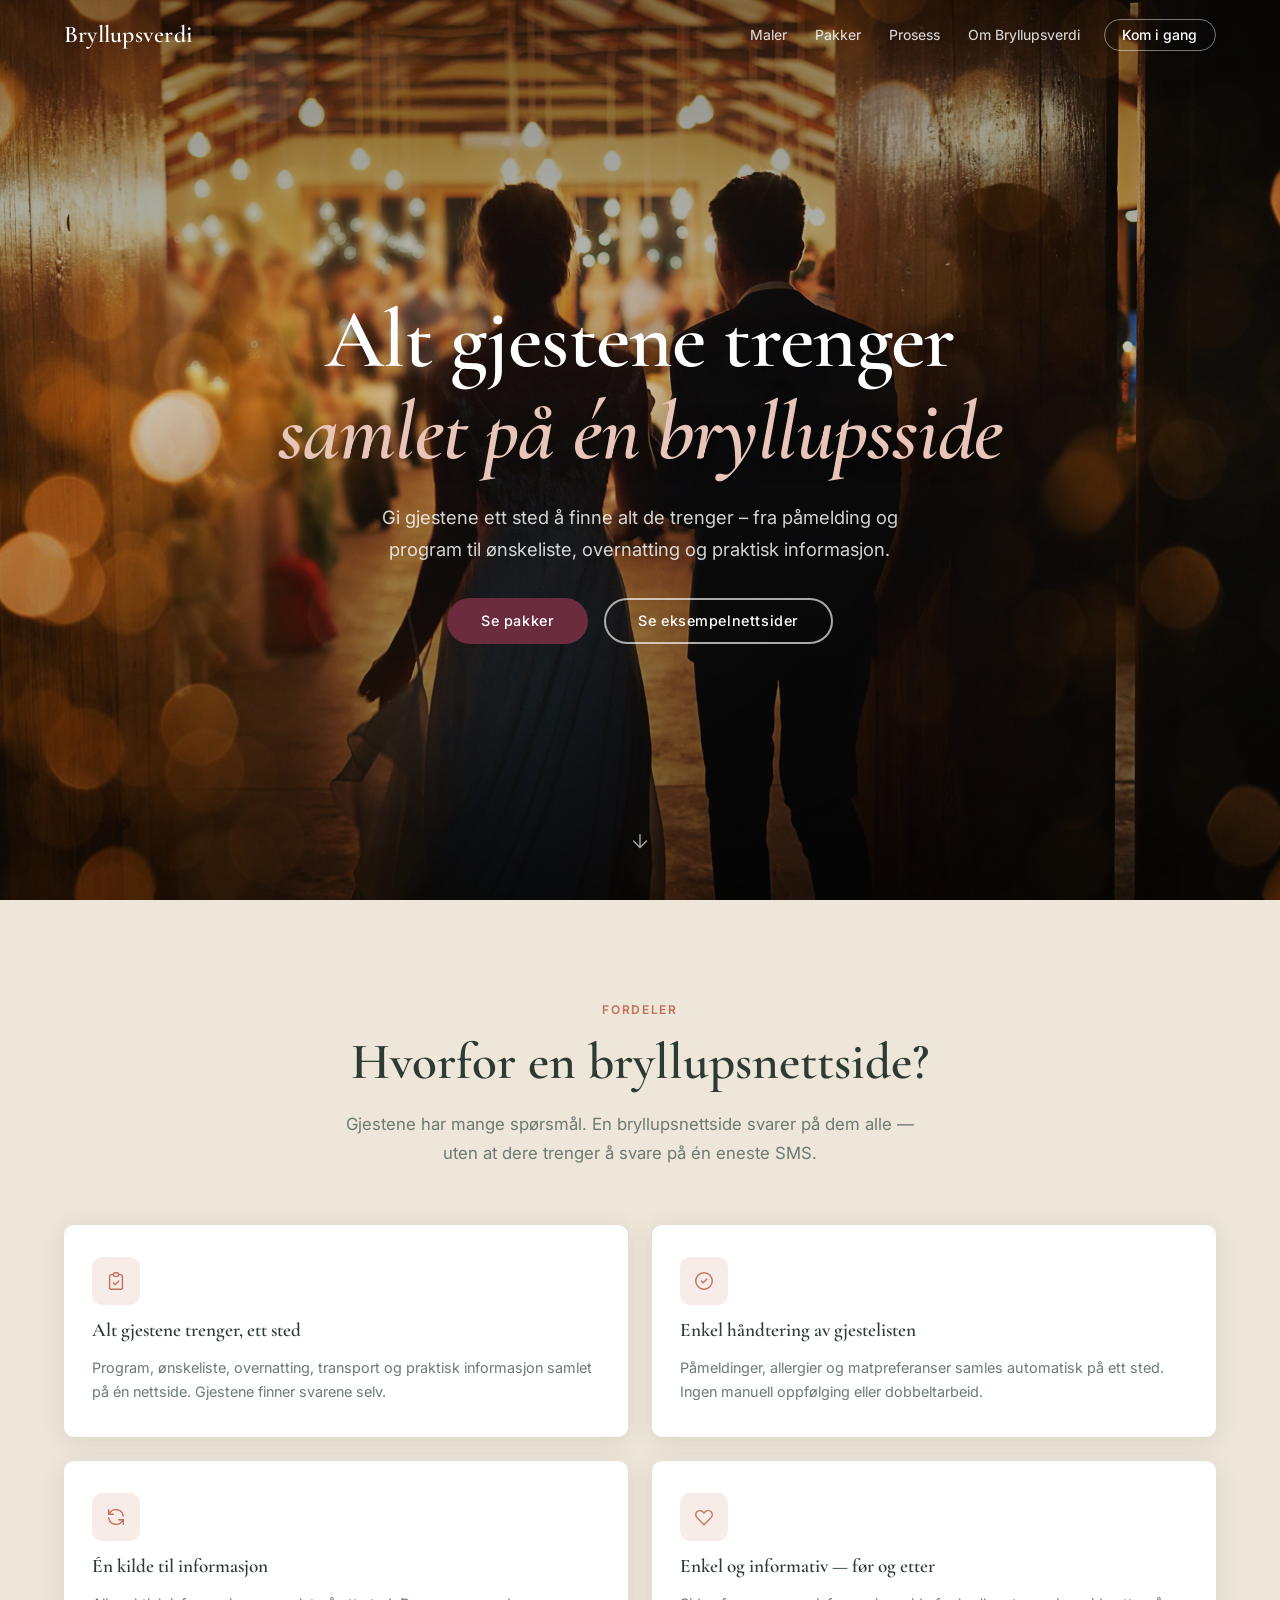
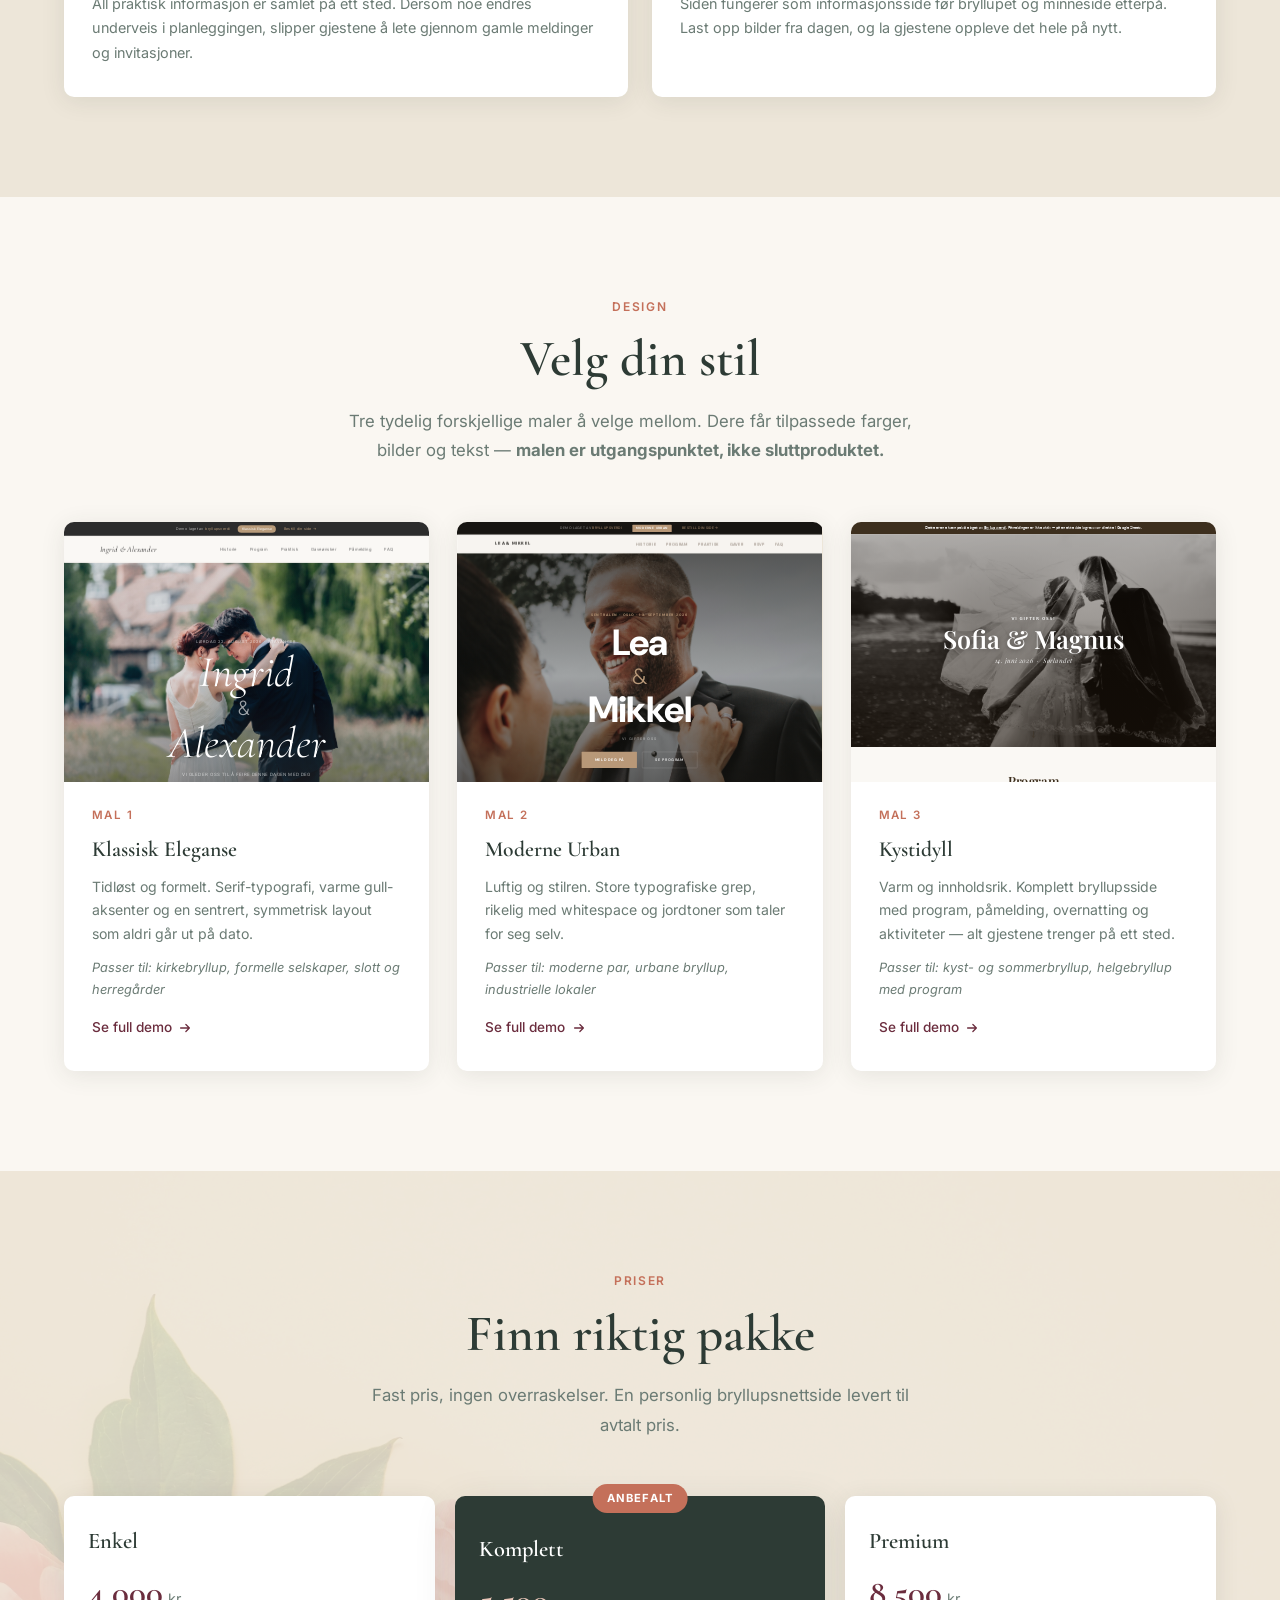
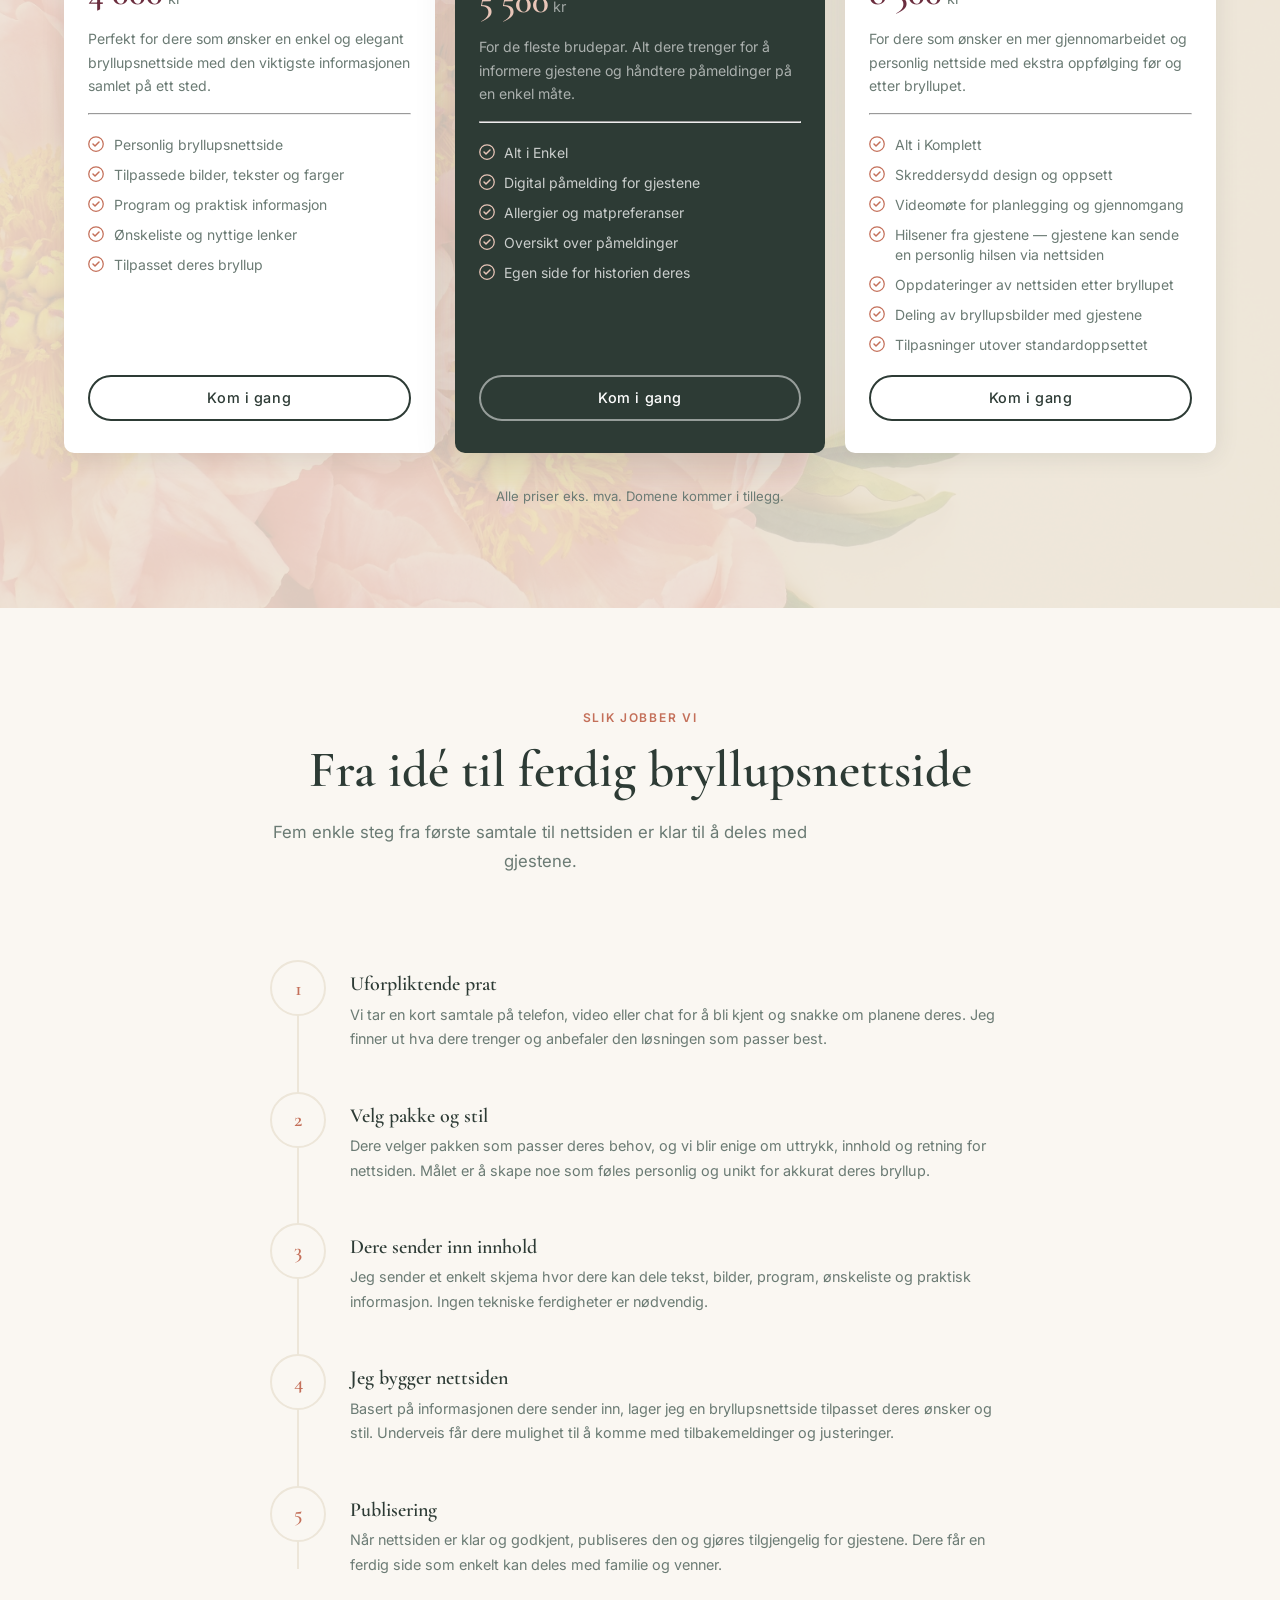
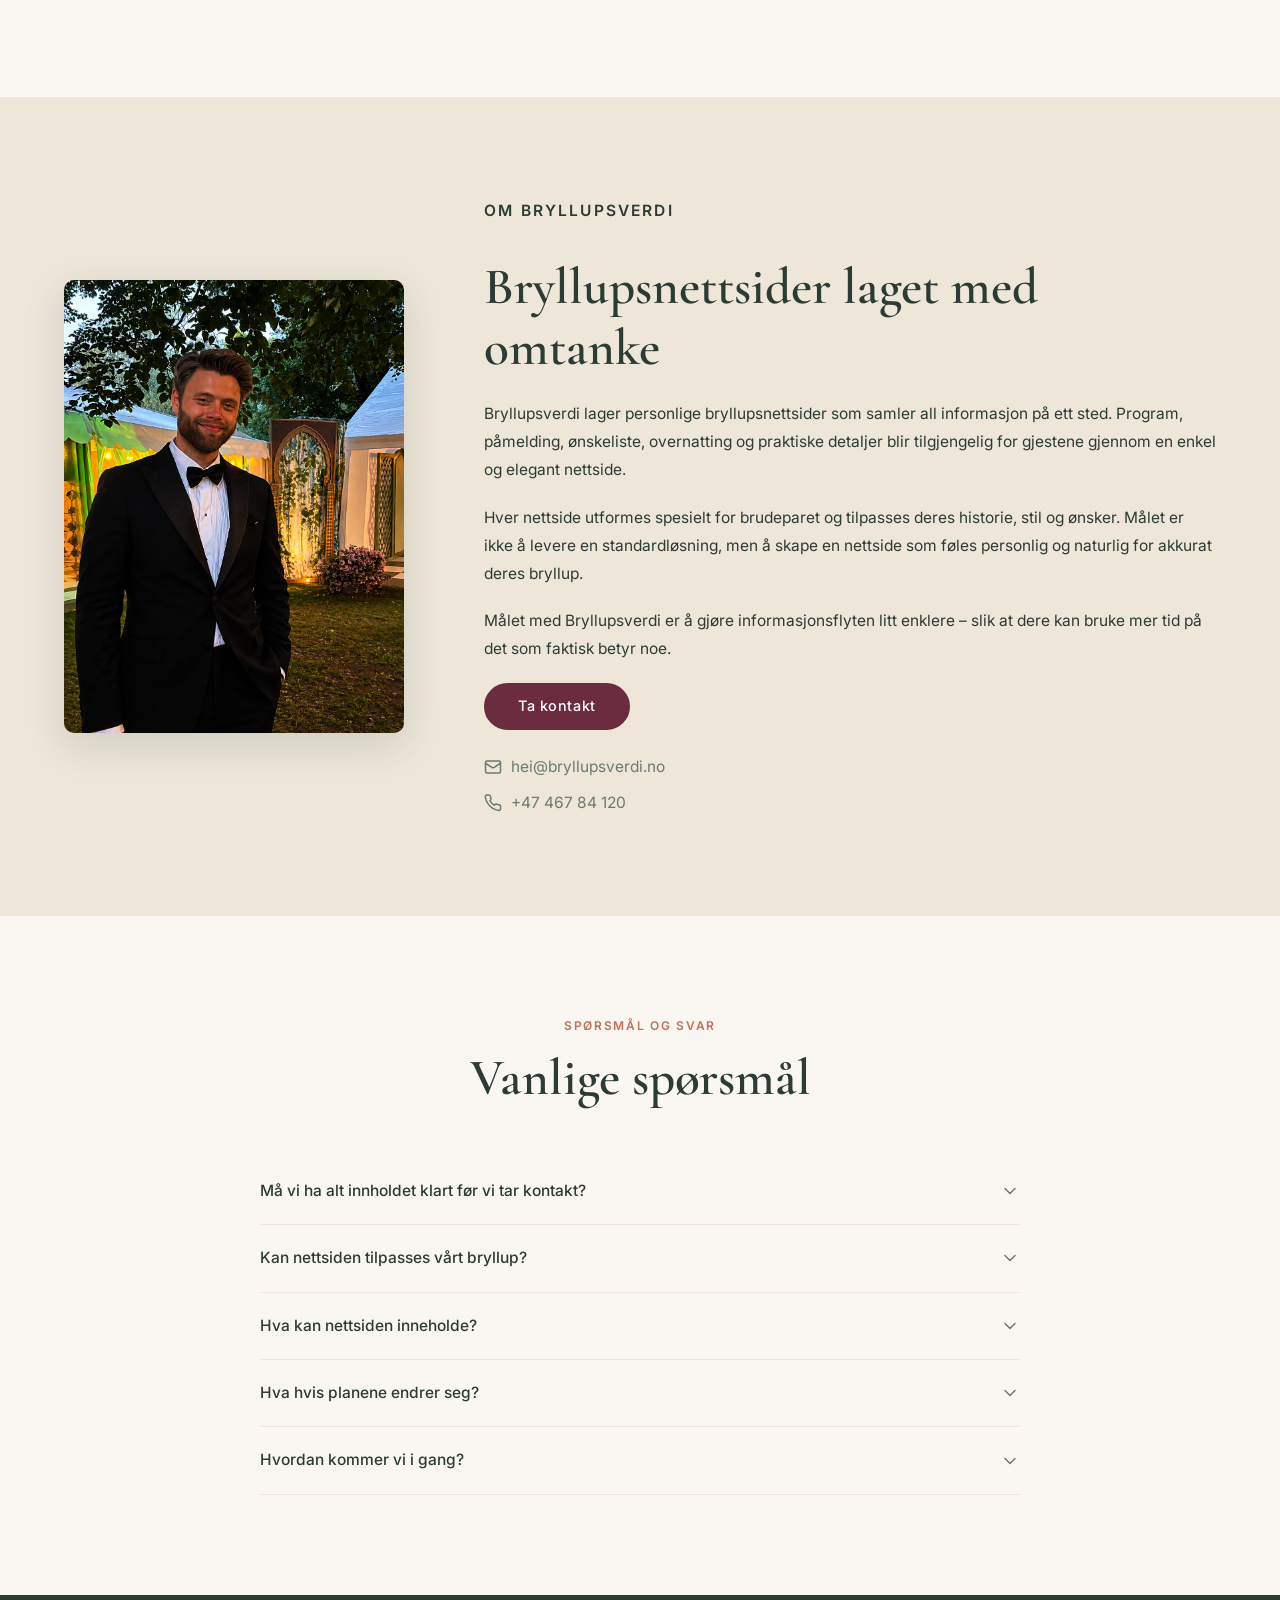
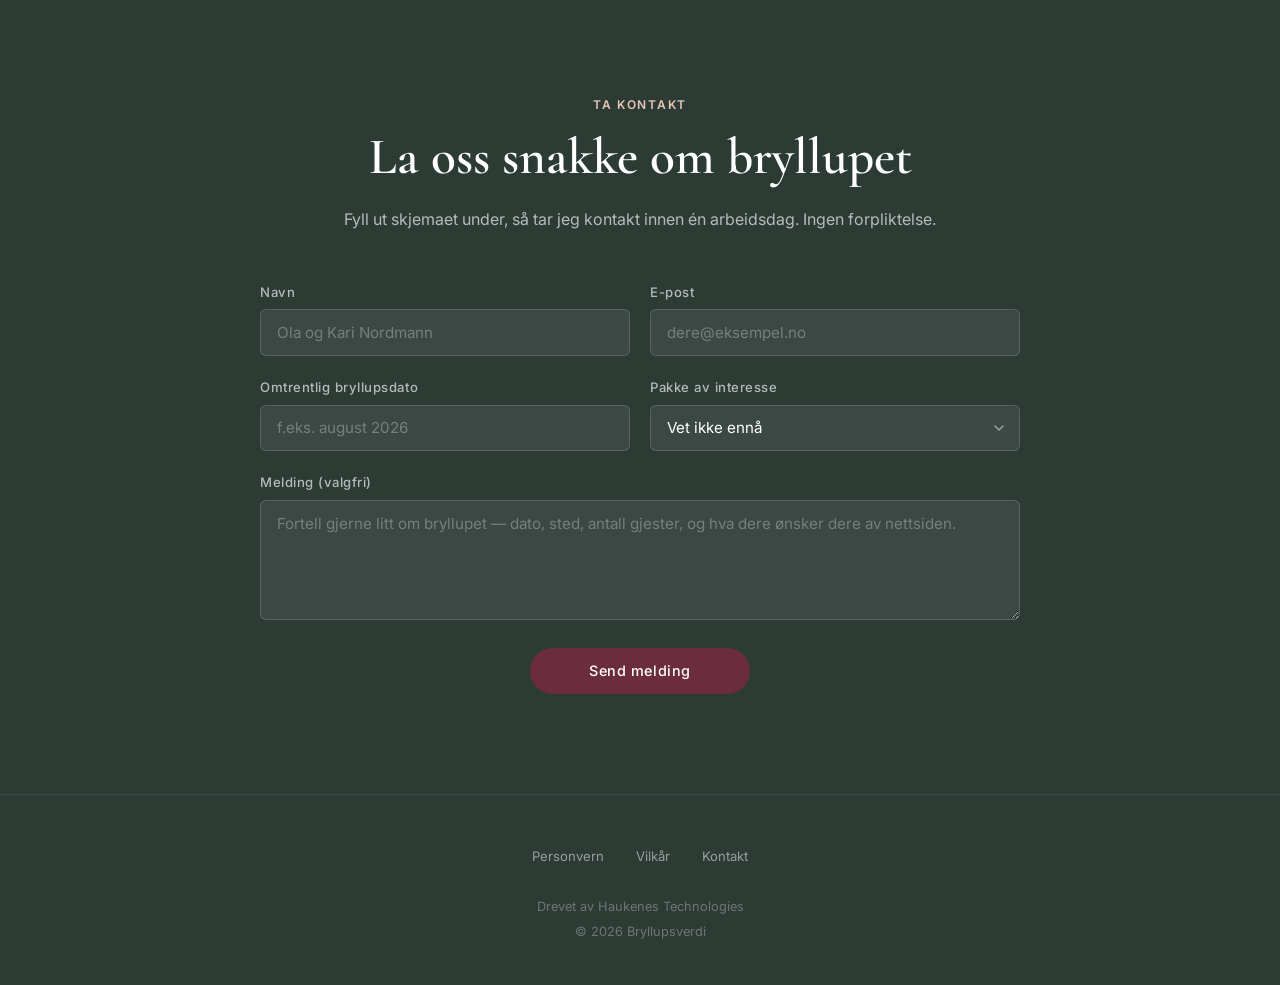
==== commit cbd546ea: "Erstatt Botanisk Romantikk med Kystidyll som Mal 3 Co-Authored-By: Claude Sonnet 4.6 <noreply@anthro" ====
--- a/index.html
+++ b/index.html
@@ -225,35 +225,7 @@
             </div>
           </article>
 
-          <article class="demo-card demo-card--botanisk" data-animate data-delay="2">
-            <div class="demo-card__preview">
-              <iframe
-                src="demos/botanisk/"
-                class="demo-card__frame"
-                loading="lazy"
-                scrolling="no"
-                tabindex="-1"
-                title="Forhåndsvisning: Botanisk Romantikk"
-              ></iframe>
-              <a href="demos/botanisk/" class="demo-card__preview-link" target="_blank" rel="noopener" aria-label="Åpne Botanisk Romantikk demo i nytt vindu">
-                <span>Åpne demo ↗</span>
-              </a>
-            </div>
-            <div class="demo-card__body">
-              <p class="demo-card__tag">Mal 3</p>
-              <h3 class="demo-card__title">Botanisk Romantikk</h3>
-              <p class="demo-card__desc">Varm og organisk. Botaniske detaljer, myke rosetoner og en uformell eleganse som føles som en sommerdag utendørs.</p>
-              <p class="demo-card__fits">Passer til: hagebryllup, sommerfester, landlige omgivelser</p>
-              <a href="demos/botanisk/" class="demo-card__cta" target="_blank" rel="noopener">
-                Se full demo
-                <svg width="14" height="14" viewBox="0 0 16 16" fill="none" aria-hidden="true">
-                  <path d="M3 8h10M9 4l4 4-4 4" stroke="currentColor" stroke-width="1.5" stroke-linecap="round" stroke-linejoin="round"/>
-                </svg>
-              </a>
-            </div>
-          </article>
-
-          <article class="demo-card demo-card--ingridogherman" data-animate data-delay="3">
+          <article class="demo-card demo-card--ingridogherman" data-animate data-delay="2">
             <div class="demo-card__preview">
               <iframe
                 src="demos/ingridogherman/"
@@ -261,17 +233,17 @@
                 loading="lazy"
                 scrolling="no"
                 tabindex="-1"
-                title="Forhåndsvisning: Ekte bryllupsside"
+                title="Forhåndsvisning: Kystidyll"
               ></iframe>
-              <a href="demos/ingridogherman/" class="demo-card__preview-link" target="_blank" rel="noopener" aria-label="Åpne ekte bryllupsside demo i nytt vindu">
+              <a href="demos/ingridogherman/" class="demo-card__preview-link" target="_blank" rel="noopener" aria-label="Åpne Kystidyll demo i nytt vindu">
                 <span>Åpne demo ↗</span>
               </a>
             </div>
             <div class="demo-card__body">
-              <p class="demo-card__tag">Ekte side</p>
-              <h3 class="demo-card__title">Komplett bryllupsside</h3>
-              <p class="demo-card__desc">En reell bryllupsside med program, påmelding, overnatting og aktiviteter. Slik ser en ferdig side ut for gjestene.</p>
-              <p class="demo-card__fits">Program · Påmelding · Overnatting · Aktiviteter</p>
+              <p class="demo-card__tag">Mal 3</p>
+              <h3 class="demo-card__title">Kystidyll</h3>
+              <p class="demo-card__desc">Varm og innholdsrik. Komplett bryllupsside med program, påmelding, overnatting og aktiviteter — alt gjestene trenger på ett sted.</p>
+              <p class="demo-card__fits">Passer til: kyst- og sommerbryllup, helgebryllup med program</p>
               <a href="demos/ingridogherman/" class="demo-card__cta" target="_blank" rel="noopener">
                 Se full demo
                 <svg width="14" height="14" viewBox="0 0 16 16" fill="none" aria-hidden="true">
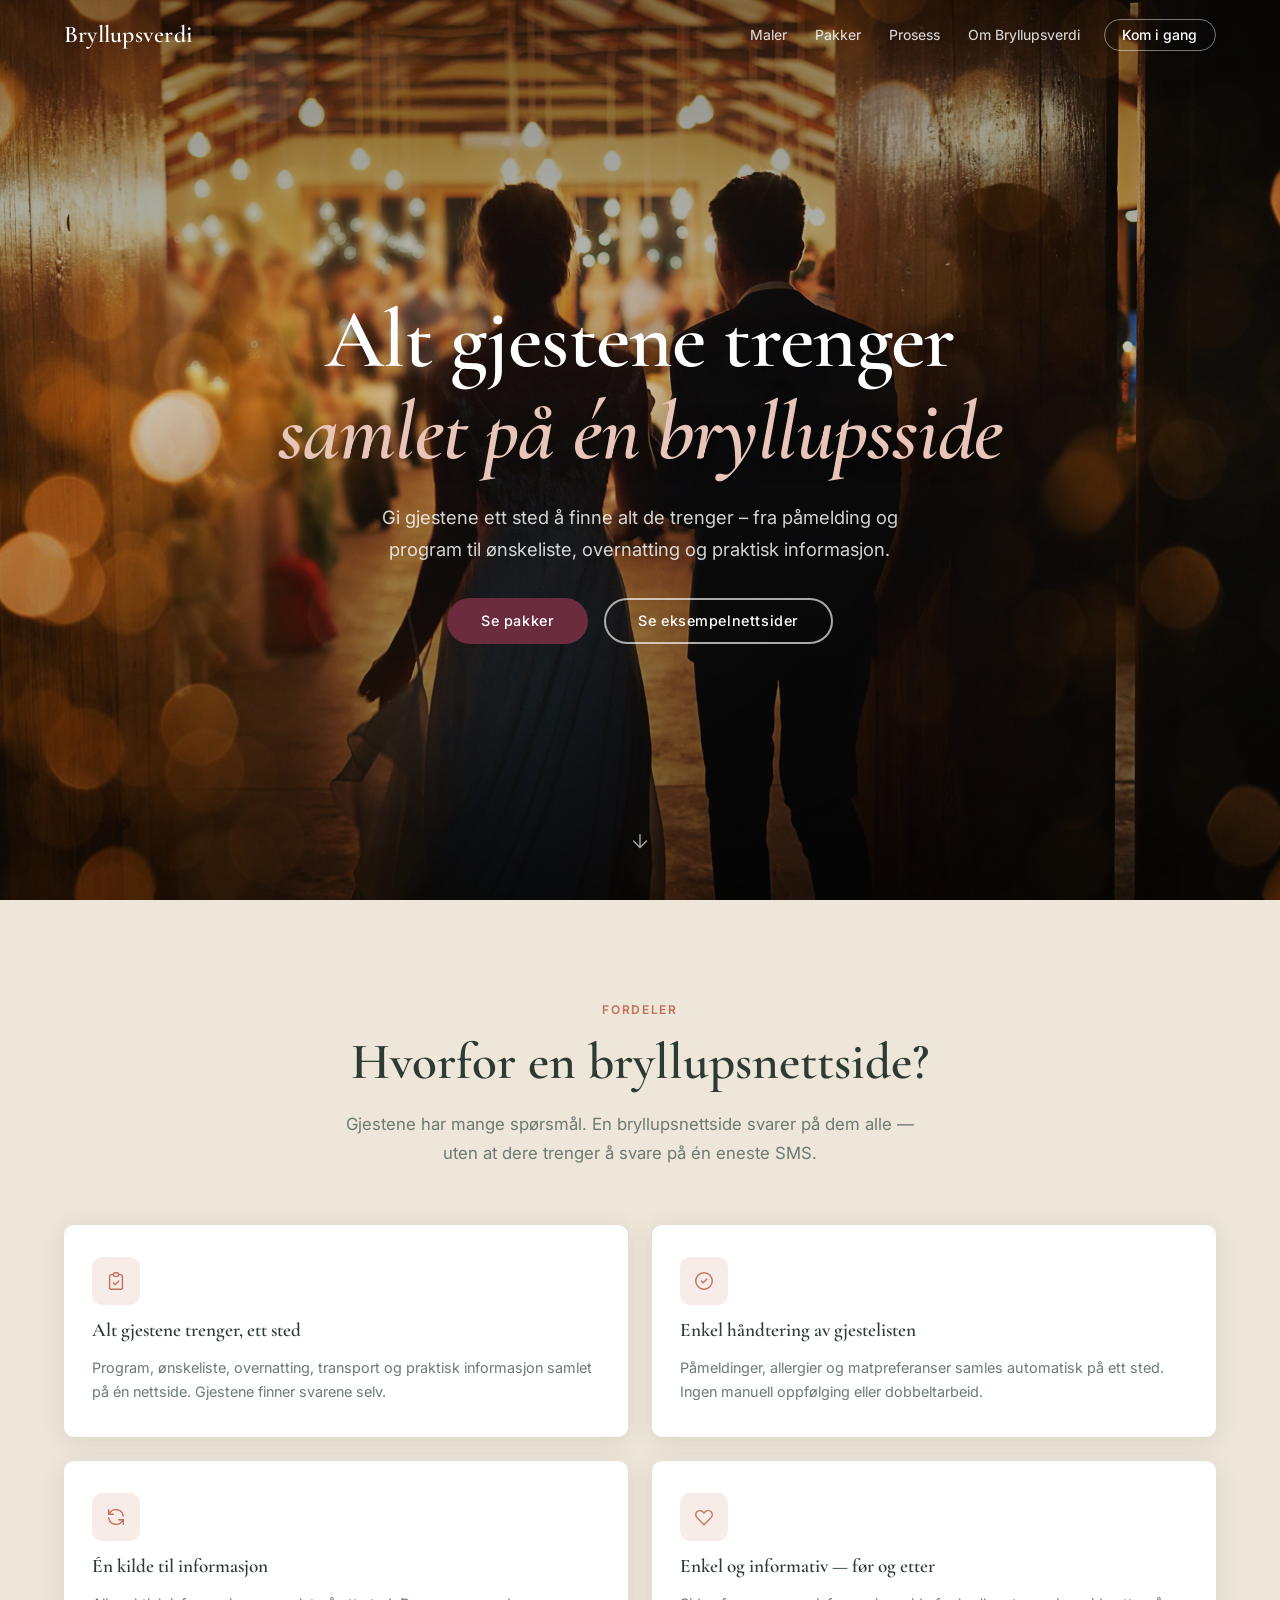
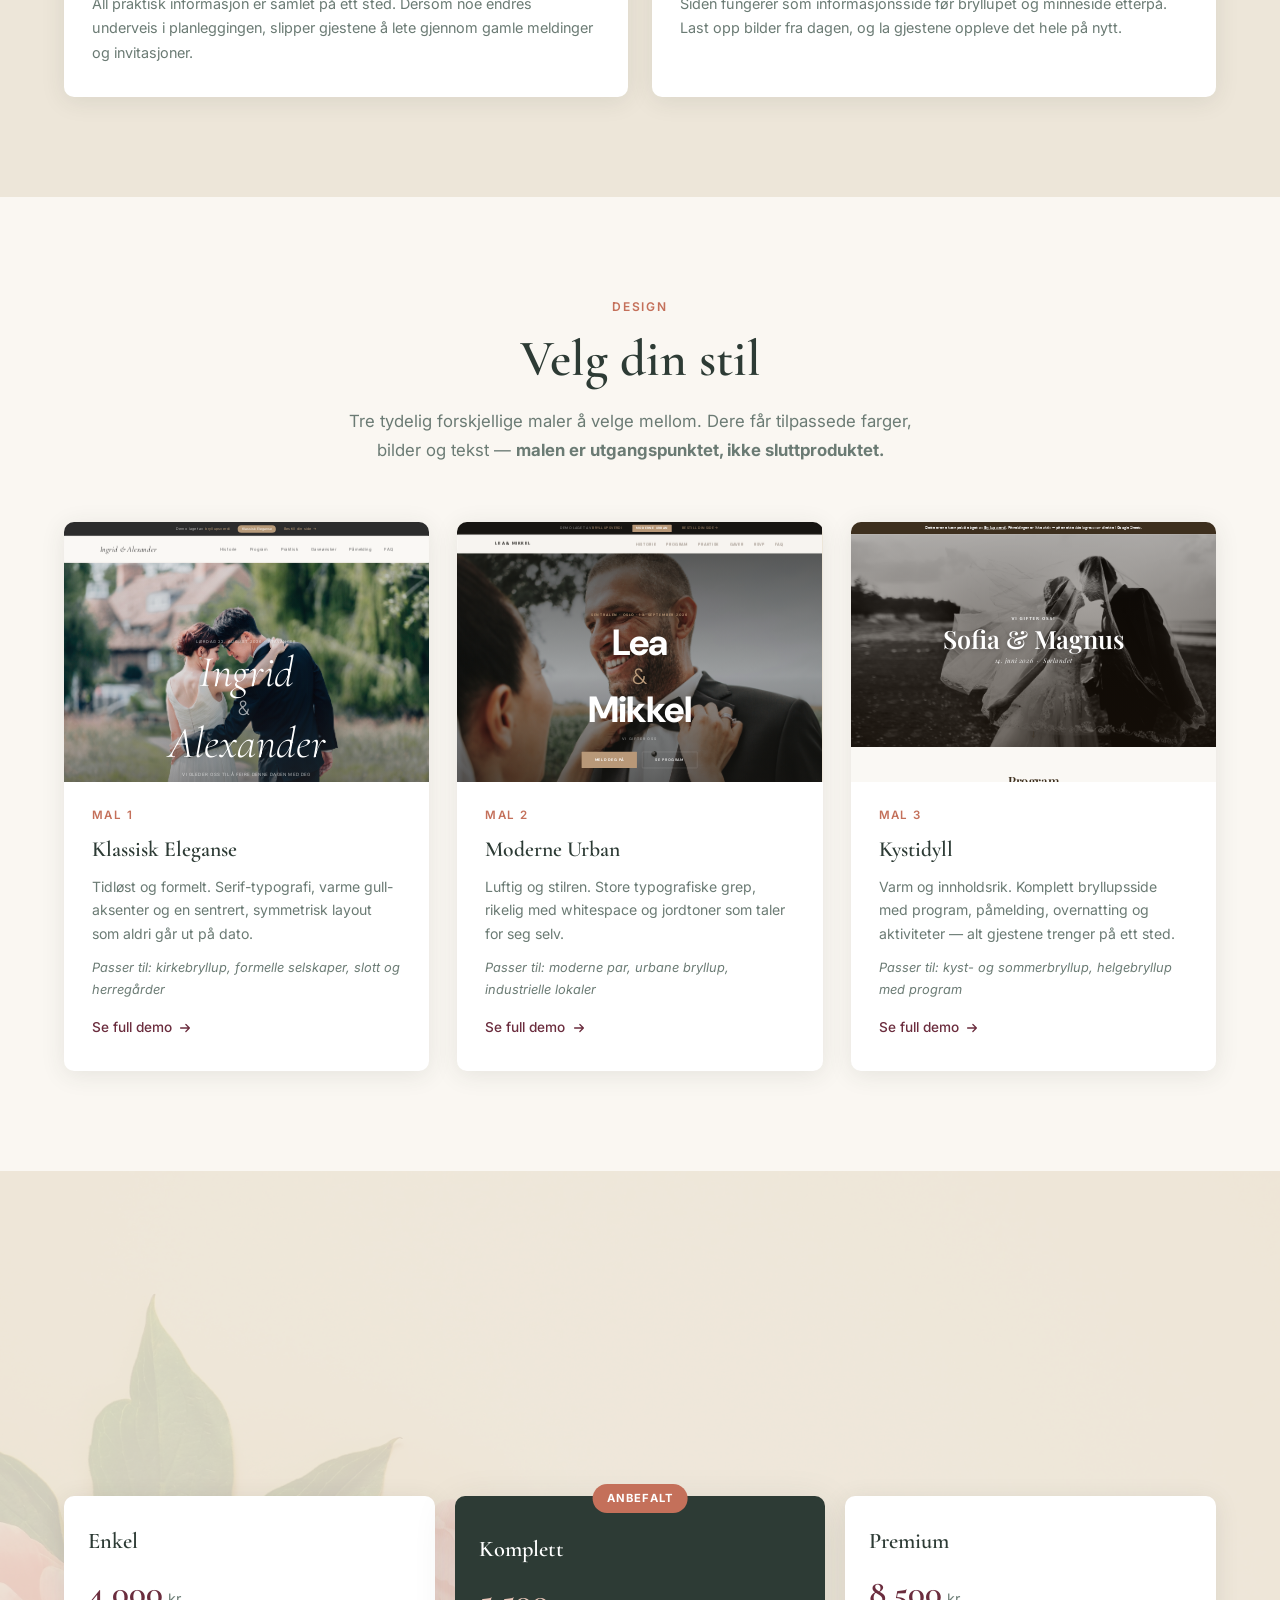
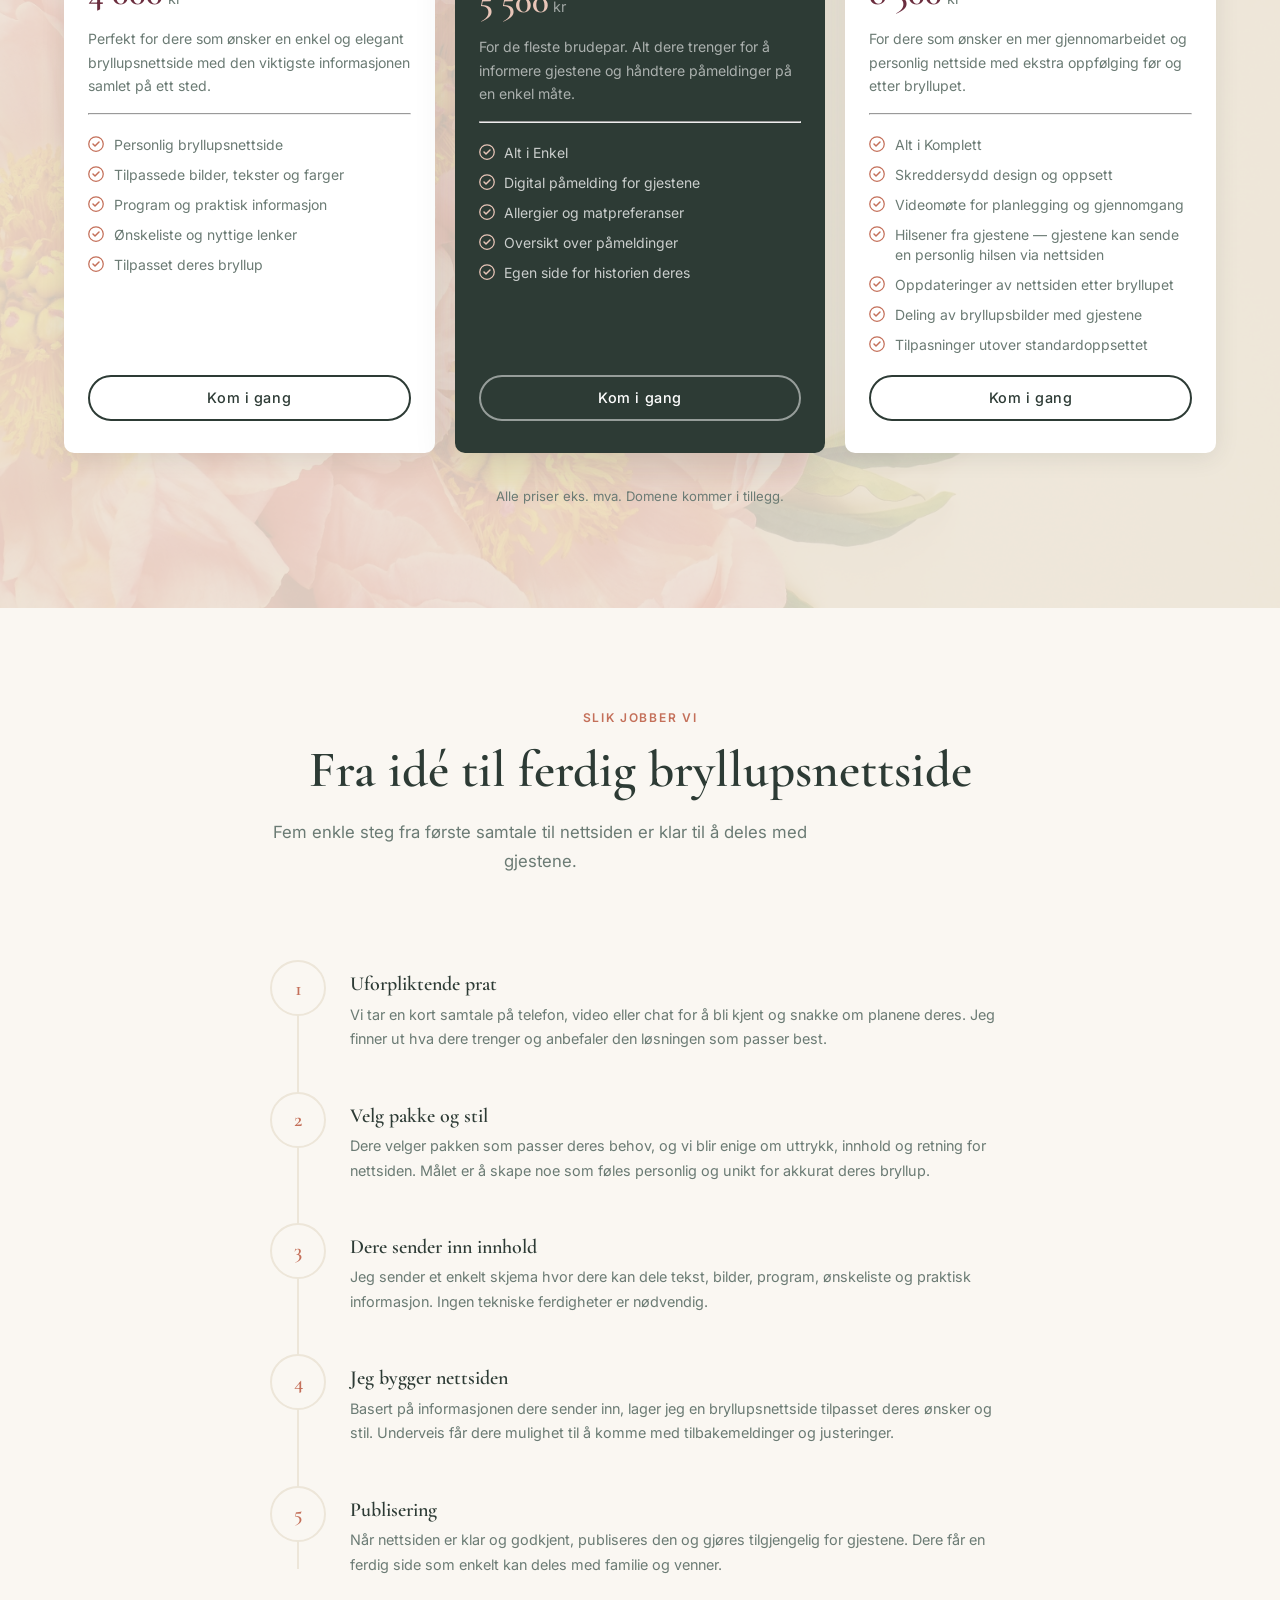
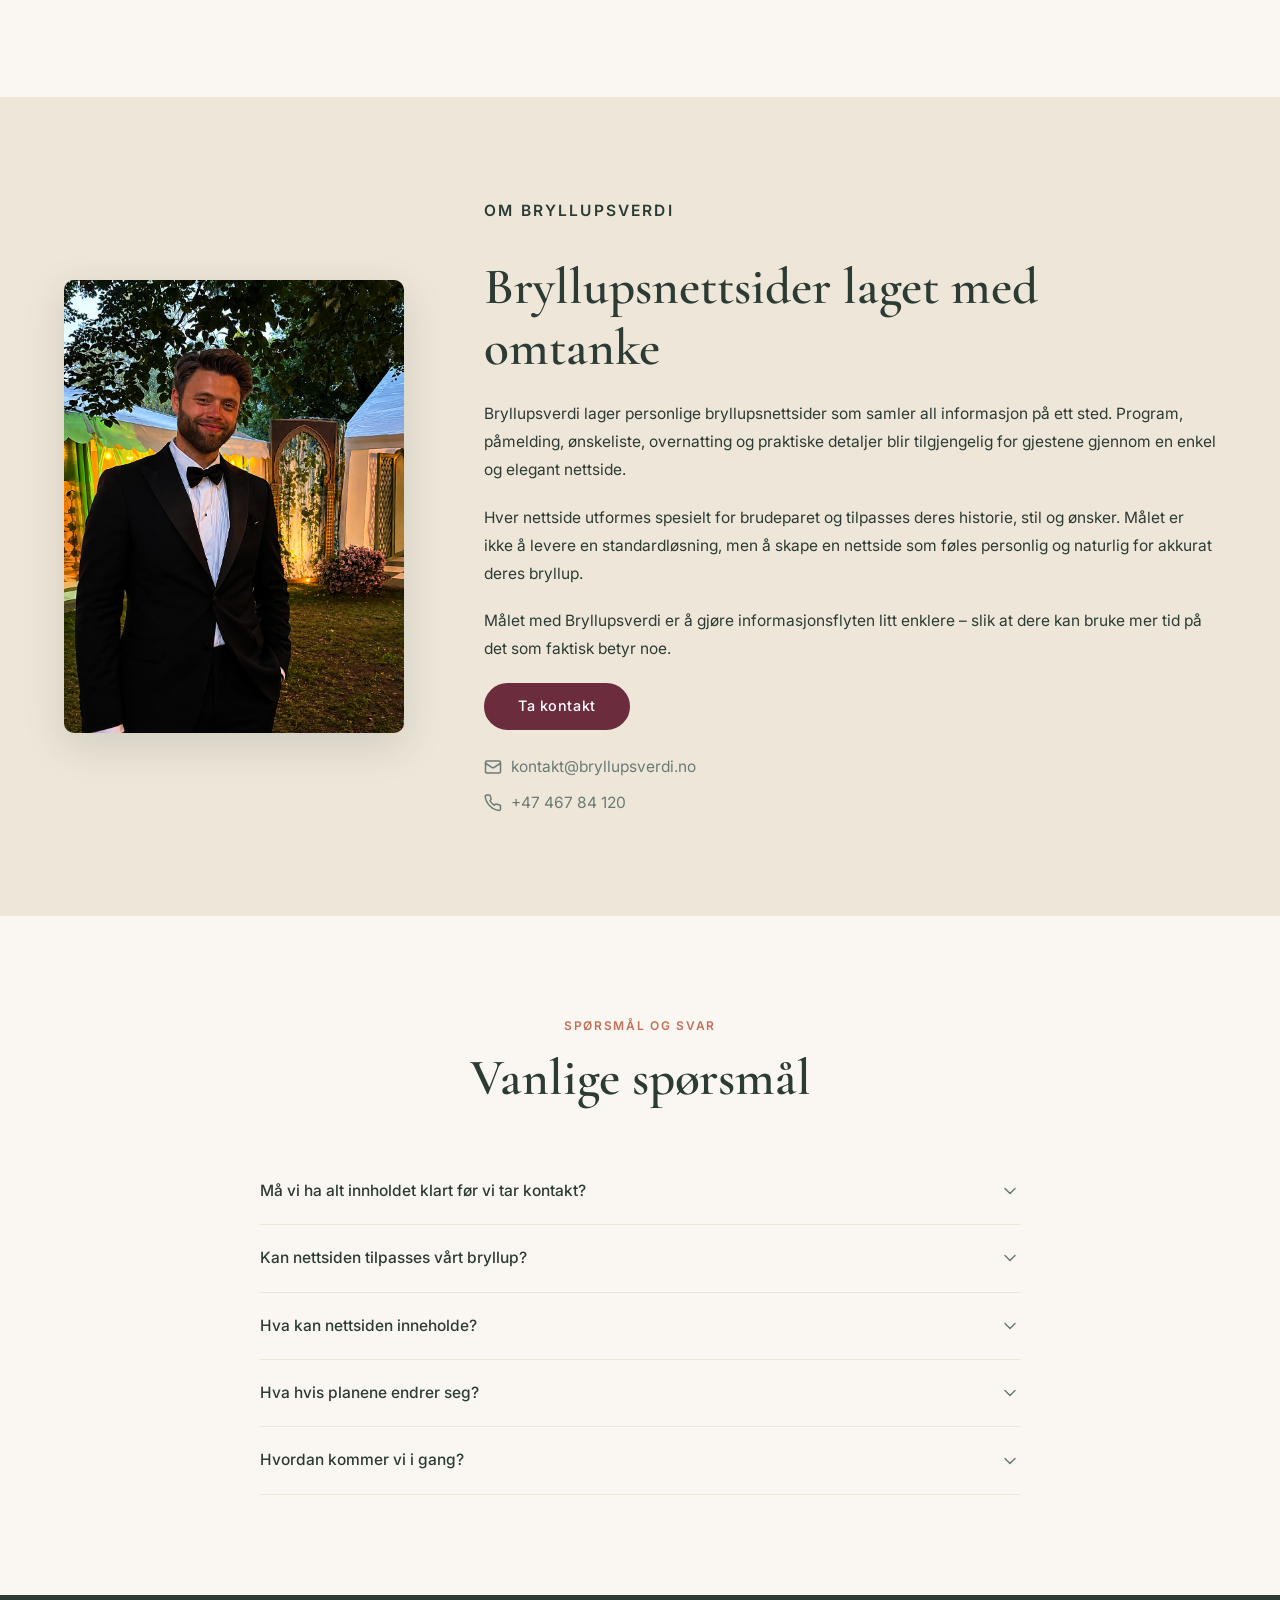
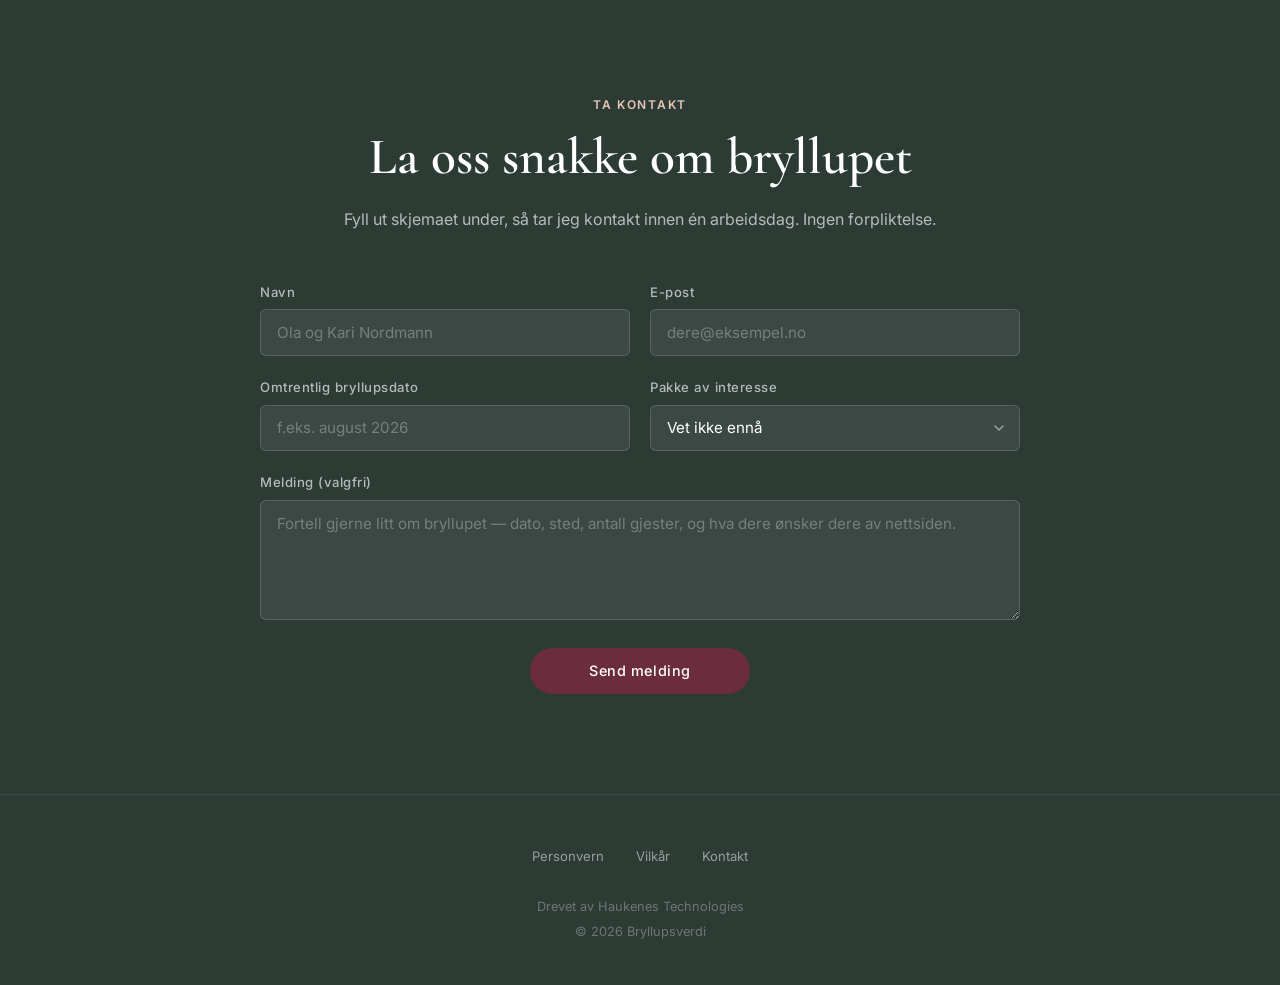
==== commit df3a7257: "E-post til kontakt@bryllupsverdi.no + Web3Forms kontaktskjema - Alle e-postreferanser oppdatert til " ====
--- a/index.html
+++ b/index.html
@@ -26,7 +26,7 @@
     "@type": "Service",
     "name": "bryllupsverdi",
     "description": "Bryllupsnettsider for norske brudepar — informativ, vakker og enkel å bruke.",
-    "provider": { "@type": "Person", "name": "Herman Haukenes", "email": "kontakt@bryllupsstudio.no" },
+    "provider": { "@type": "Person", "name": "Herman Haukenes", "email": "kontakt@bryllupsverdi.no" },
     "areaServed": "NO",
     "url": "https://bryllupsverdi.no/"
   }
@@ -432,9 +432,9 @@
             </div>
 
             <div class="about__contact">
-              <a href="mailto:hei@bryllupsverdi.no" class="about__contact-item">
+              <a href="mailto:kontakt@bryllupsverdi.no" class="about__contact-item">
                 <svg xmlns="http://www.w3.org/2000/svg" width="18" height="18" viewBox="0 0 24 24" fill="none" stroke="currentColor" stroke-width="2" stroke-linecap="round" stroke-linejoin="round" aria-hidden="true"><rect x="2" y="4" width="20" height="16" rx="2"/><path d="m22 7-8.97 5.7a1.94 1.94 0 0 1-2.06 0L2 7"/></svg>
-                hei@bryllupsverdi.no
+                kontakt@bryllupsverdi.no
               </a>
               <a href="tel:+4746784120" class="about__contact-item">
                 <svg xmlns="http://www.w3.org/2000/svg" width="18" height="18" viewBox="0 0 24 24" fill="none" stroke="currentColor" stroke-width="2" stroke-linecap="round" stroke-linejoin="round" aria-hidden="true"><path d="M22 16.92v3a2 2 0 0 1-2.18 2 19.79 19.79 0 0 1-8.63-3.07A19.5 19.5 0 0 1 4.69 12a19.79 19.79 0 0 1-3.07-8.67A2 2 0 0 1 3.6 1.3h3a2 2 0 0 1 2 1.72 12.84 12.84 0 0 0 .7 2.81 2 2 0 0 1-.45 2.11L7.91 9a16 16 0 0 0 6 6l.92-.92a2 2 0 0 1 2.11-.45 12.84 12.84 0 0 0 2.81.7A2 2 0 0 1 22 16.92z"/></svg>
@@ -560,7 +560,7 @@
               Takk! Jeg tar kontakt innen én arbeidsdag.
             </div>
             <div class="form-message form-message--error" id="formError" role="alert">
-              Noe gikk galt. Send gjerne en e-post direkte til kontakt@bryllupsstudio.no
+              Noe gikk galt. Send gjerne en e-post direkte til kontakt@bryllupsverdi.no
             </div>
           </div>
         </form>
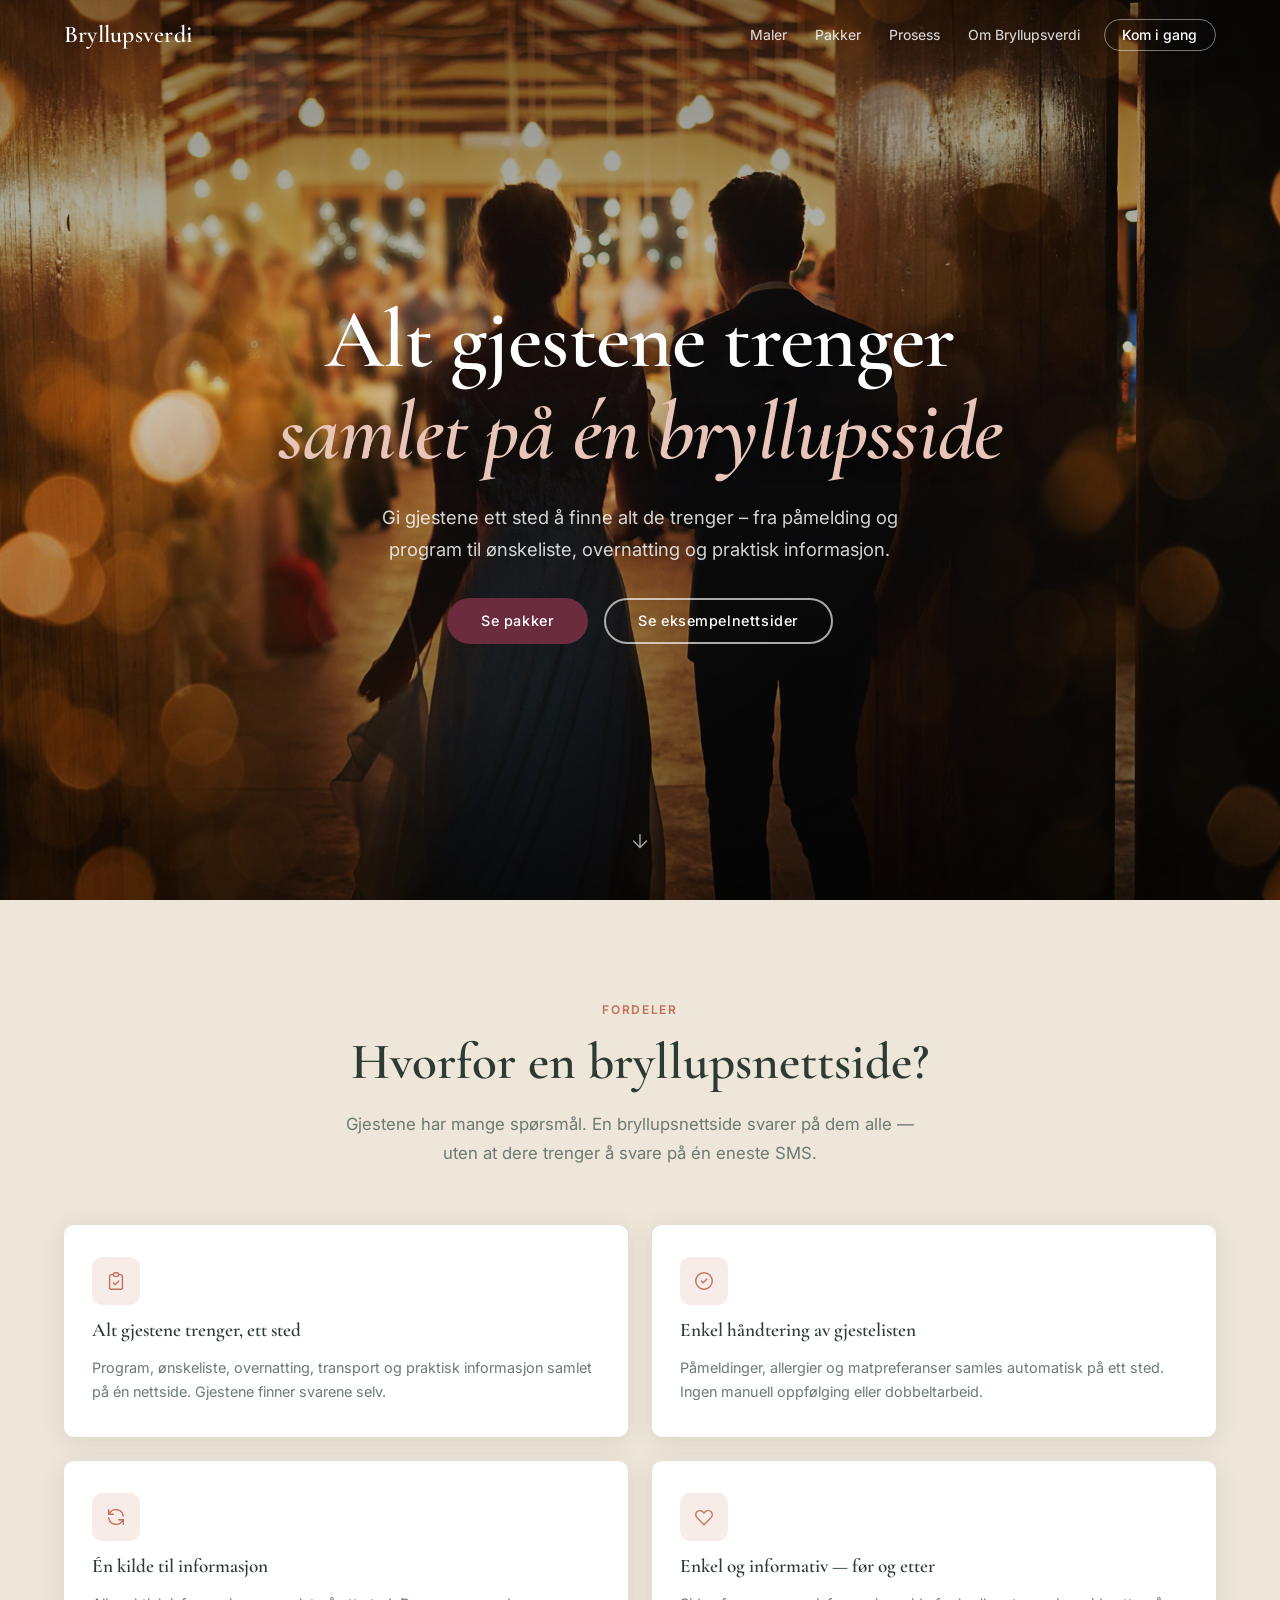
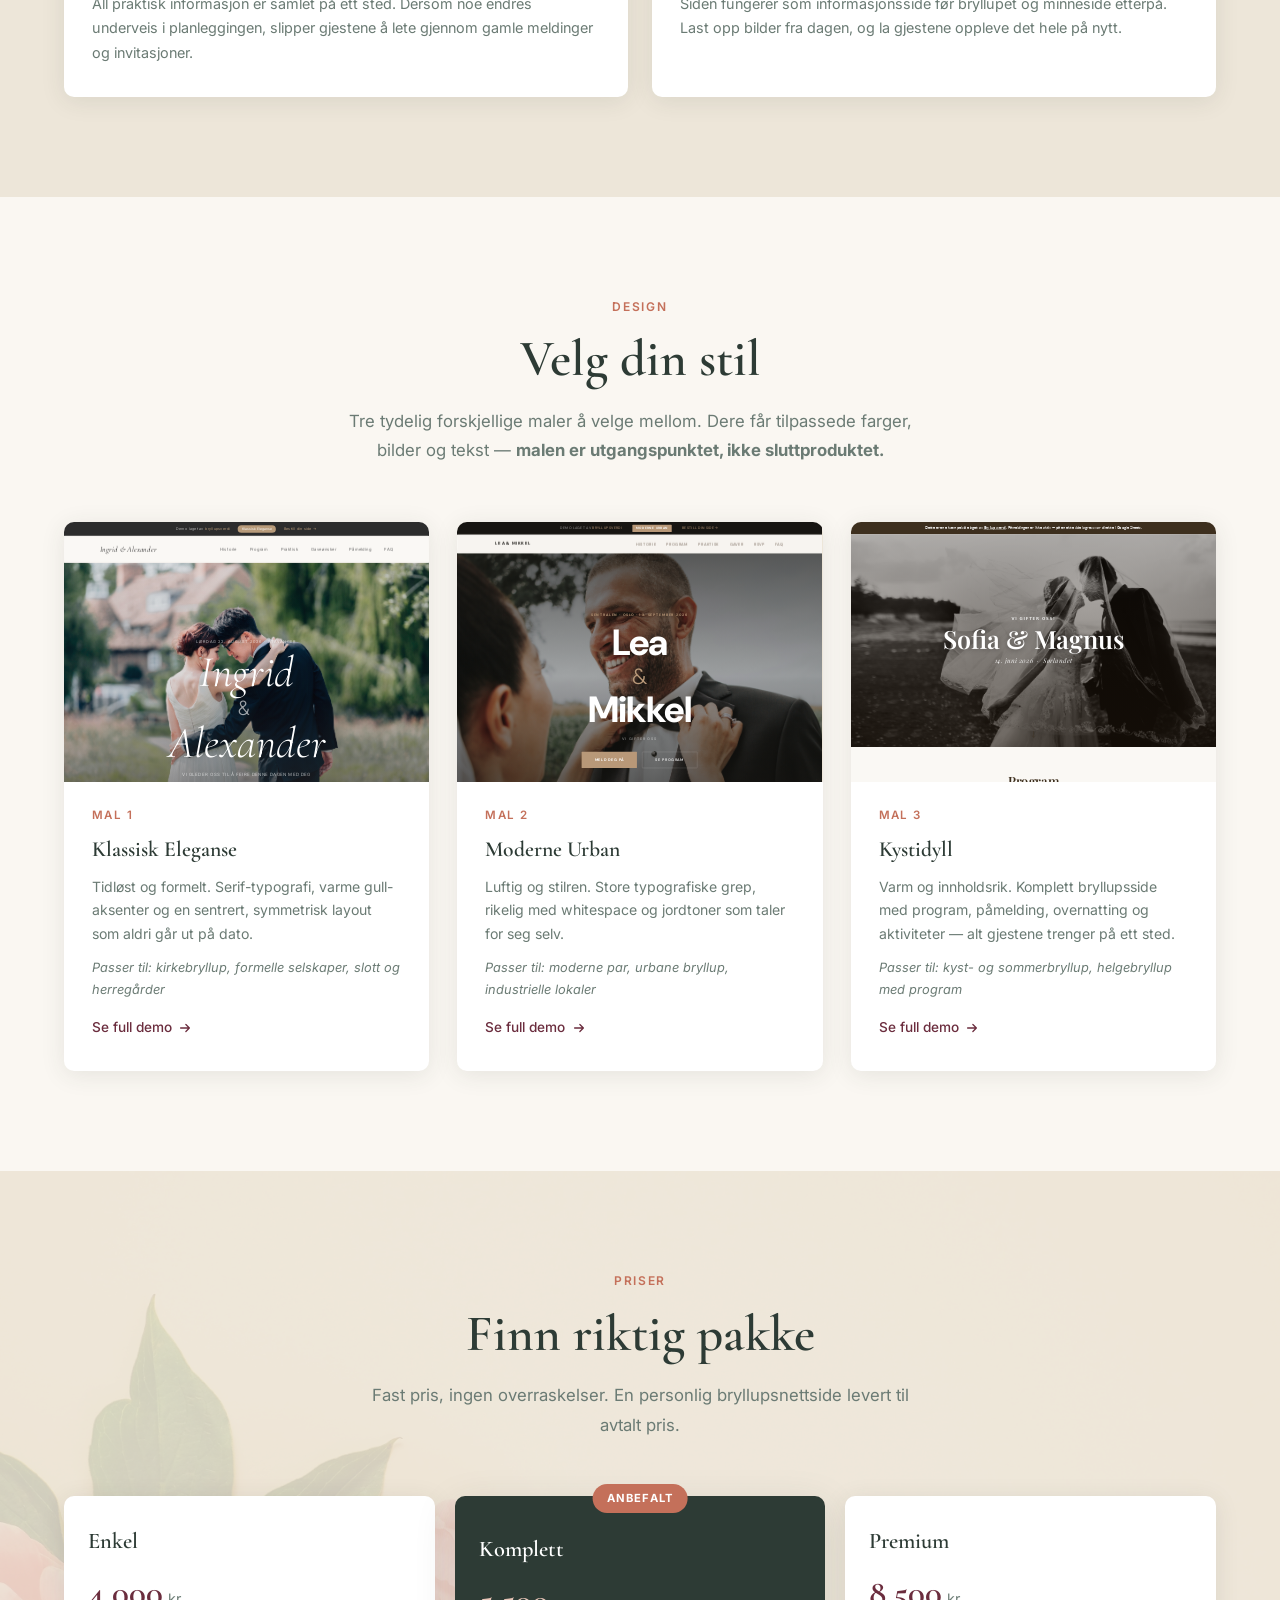
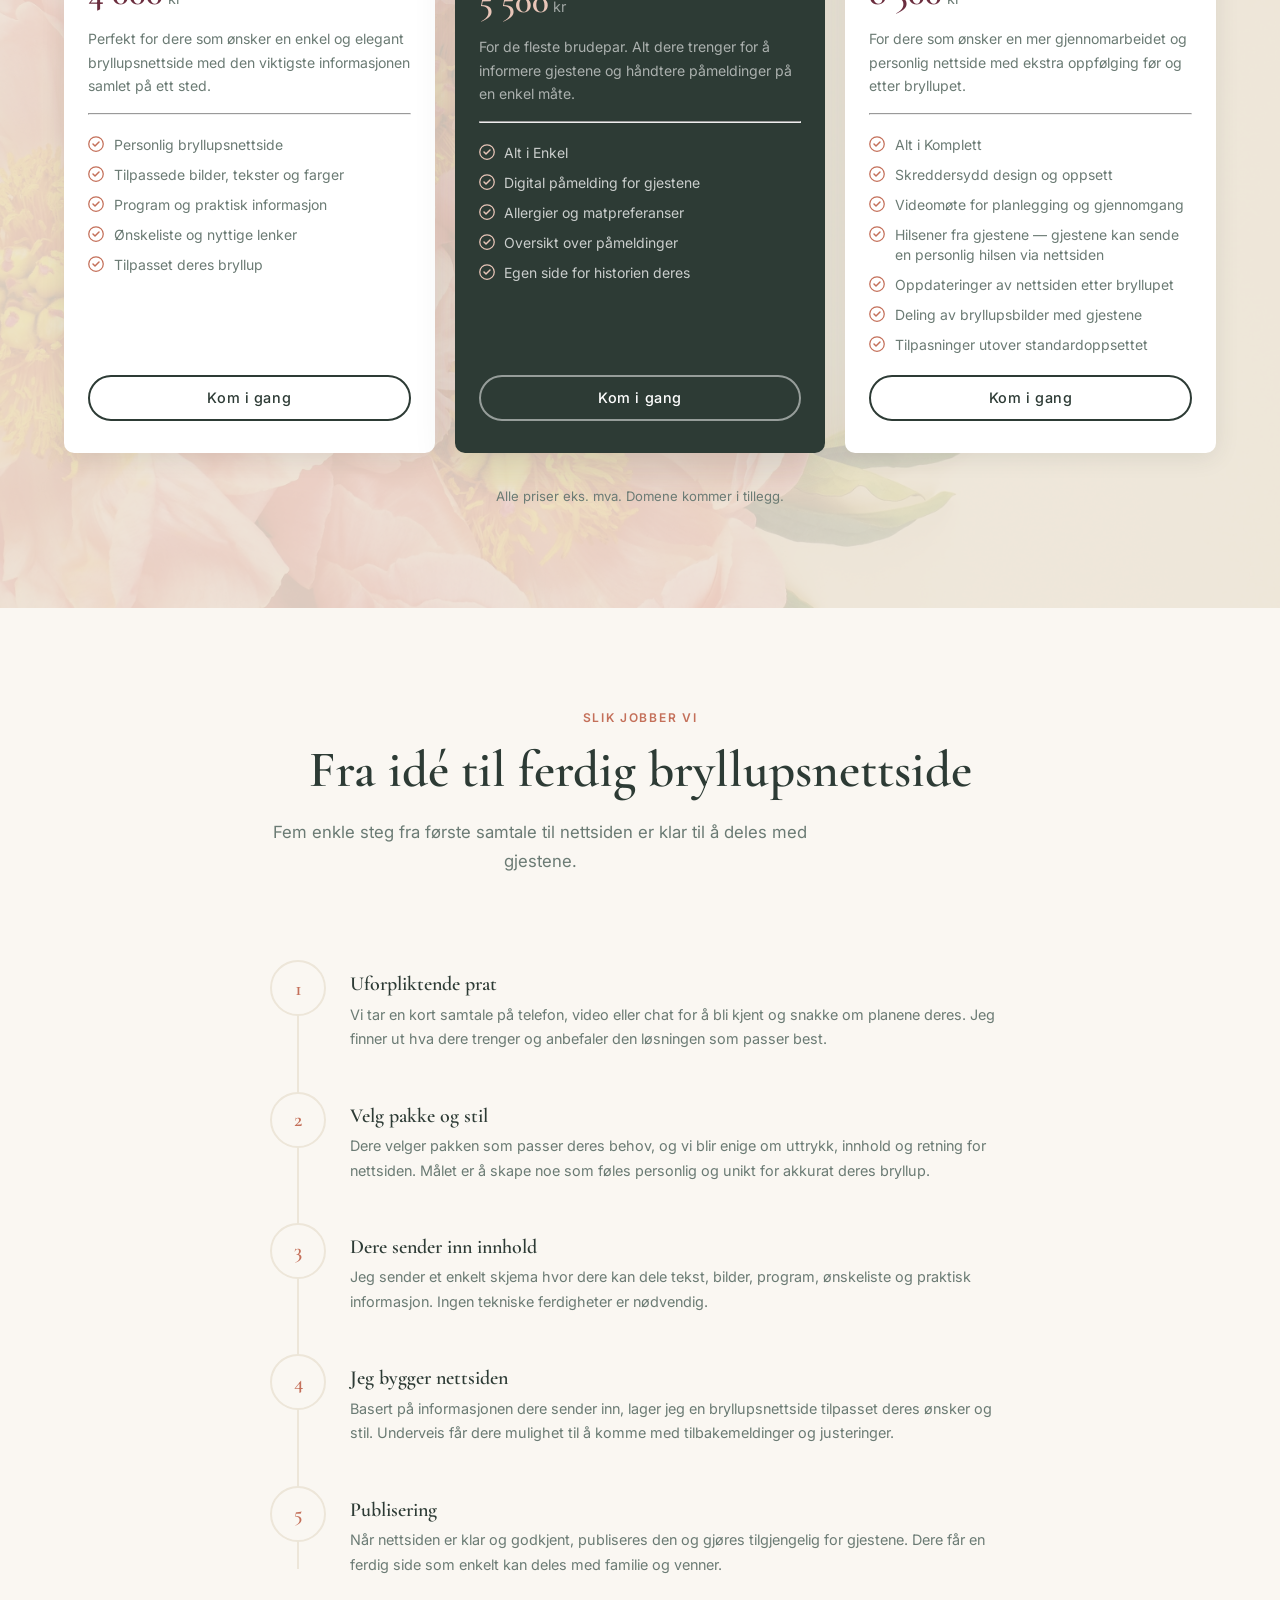
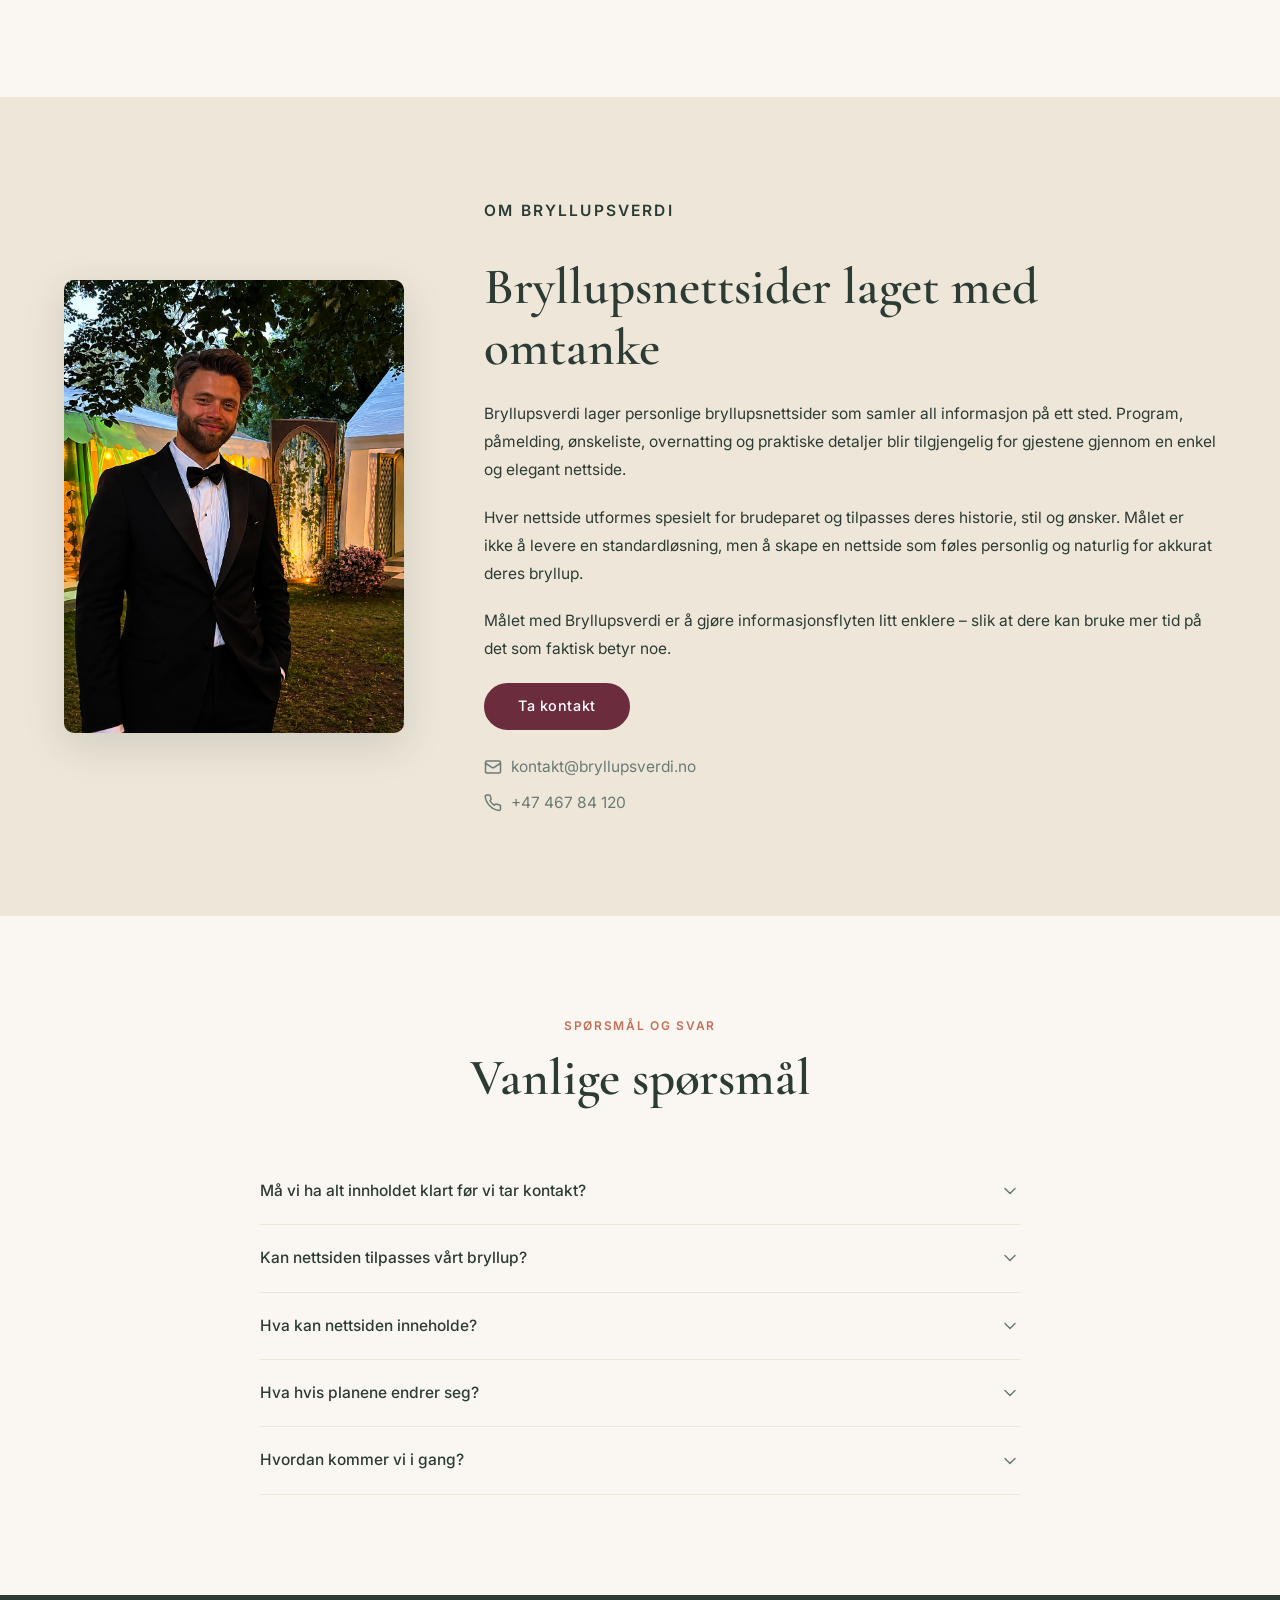
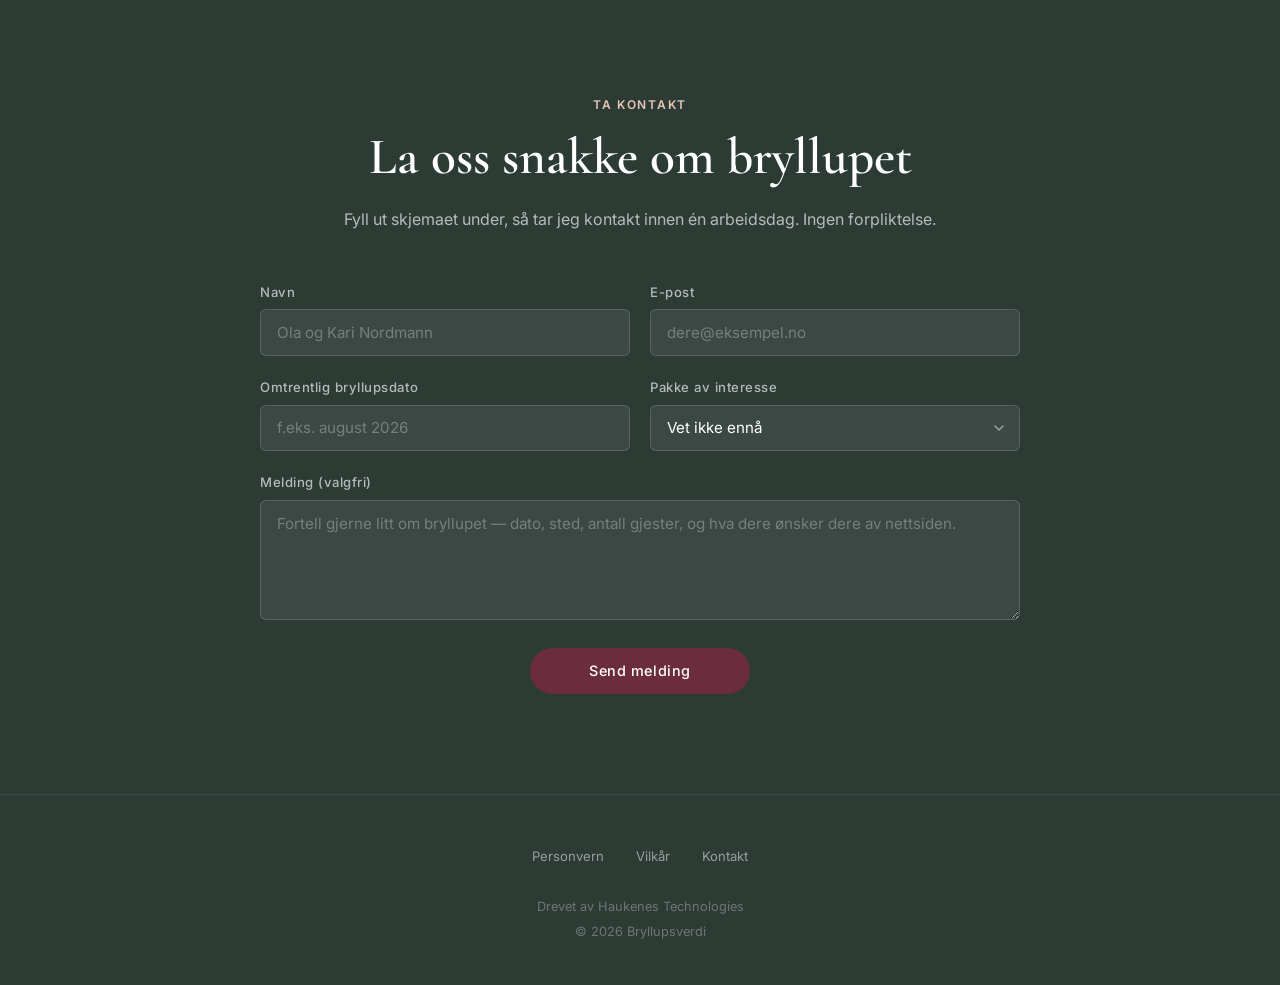
==== commit f7baec84: "Endre suksessmelding i kontaktskjema Co-Authored-By: Claude Sonnet 4.6 <noreply@anthropic.com>" ====
--- a/index.html
+++ b/index.html
@@ -557,7 +557,7 @@
               Send melding
             </button>
             <div class="form-message form-message--success" id="formSuccess" role="alert">
-              Takk! Jeg tar kontakt innen én arbeidsdag.
+              Jeg tar snart kontakt!
             </div>
             <div class="form-message form-message--error" id="formError" role="alert">
               Noe gikk galt. Send gjerne en e-post direkte til kontakt@bryllupsverdi.no
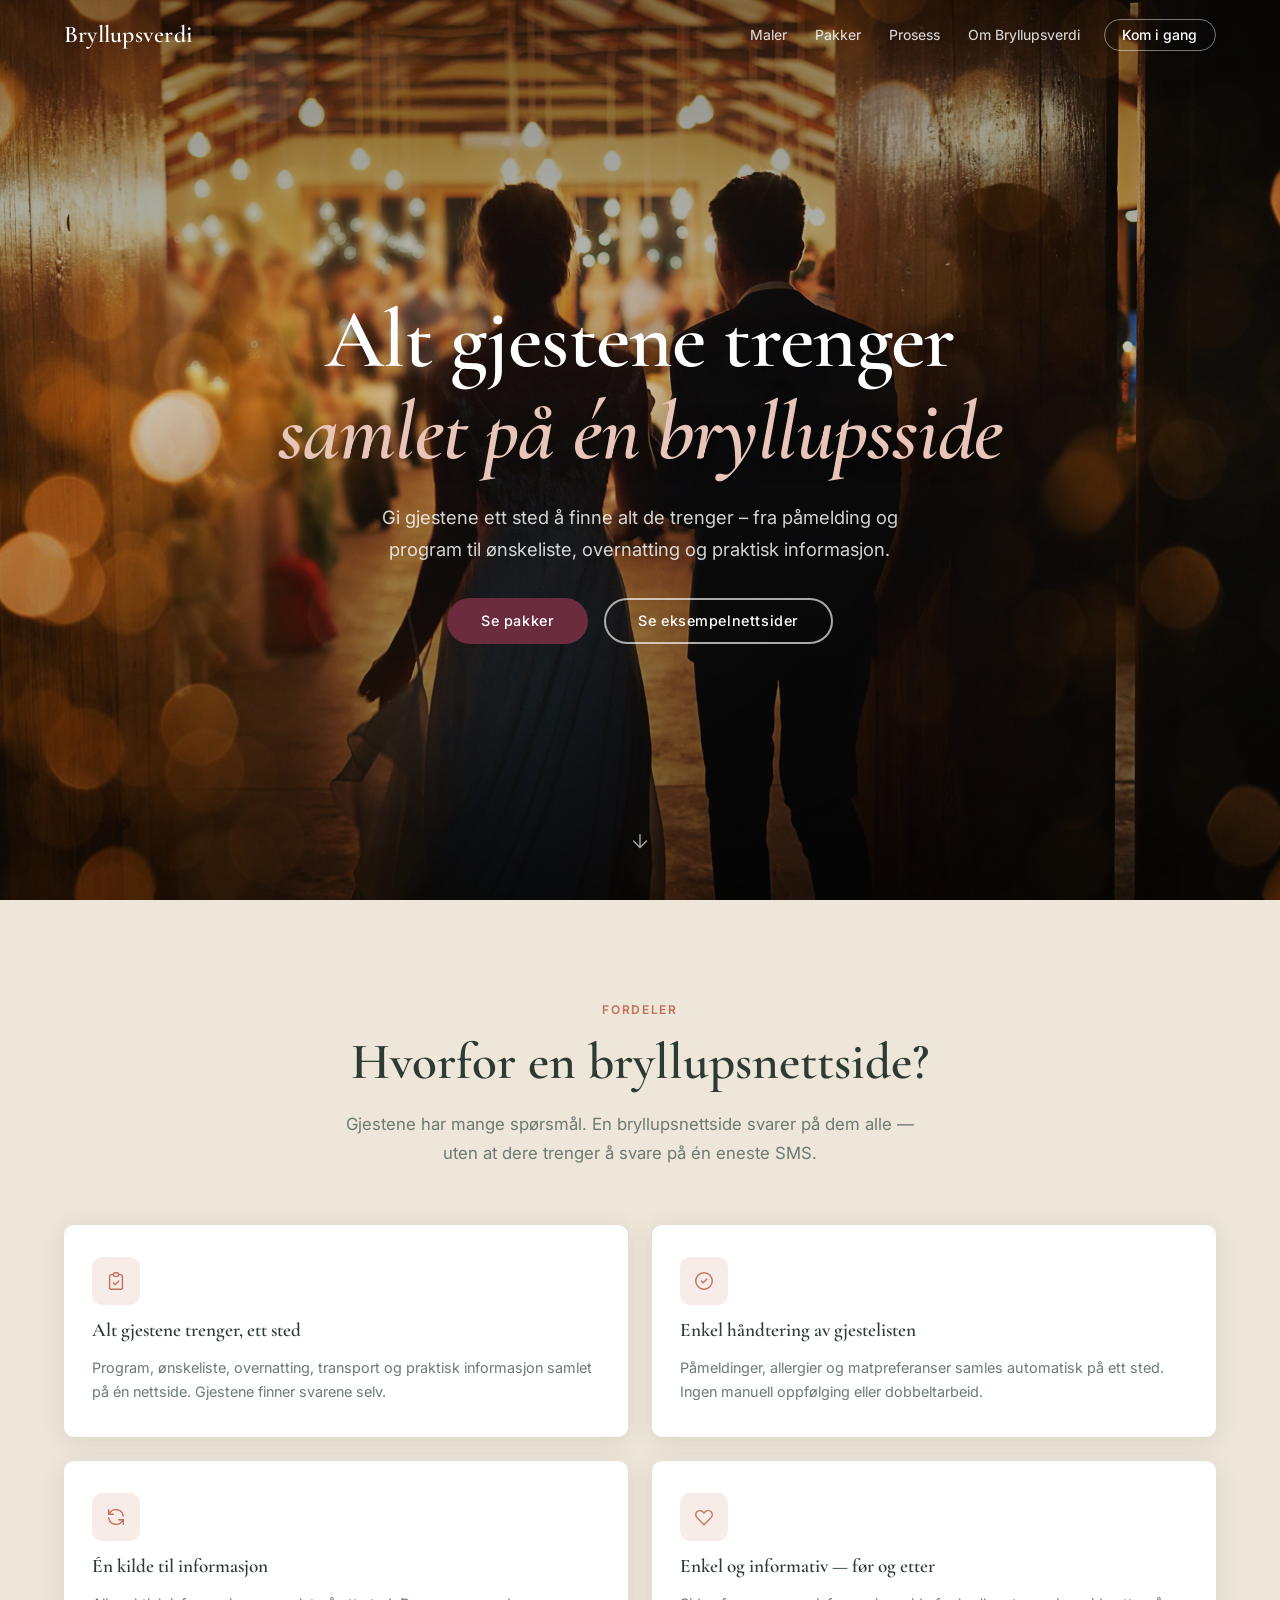
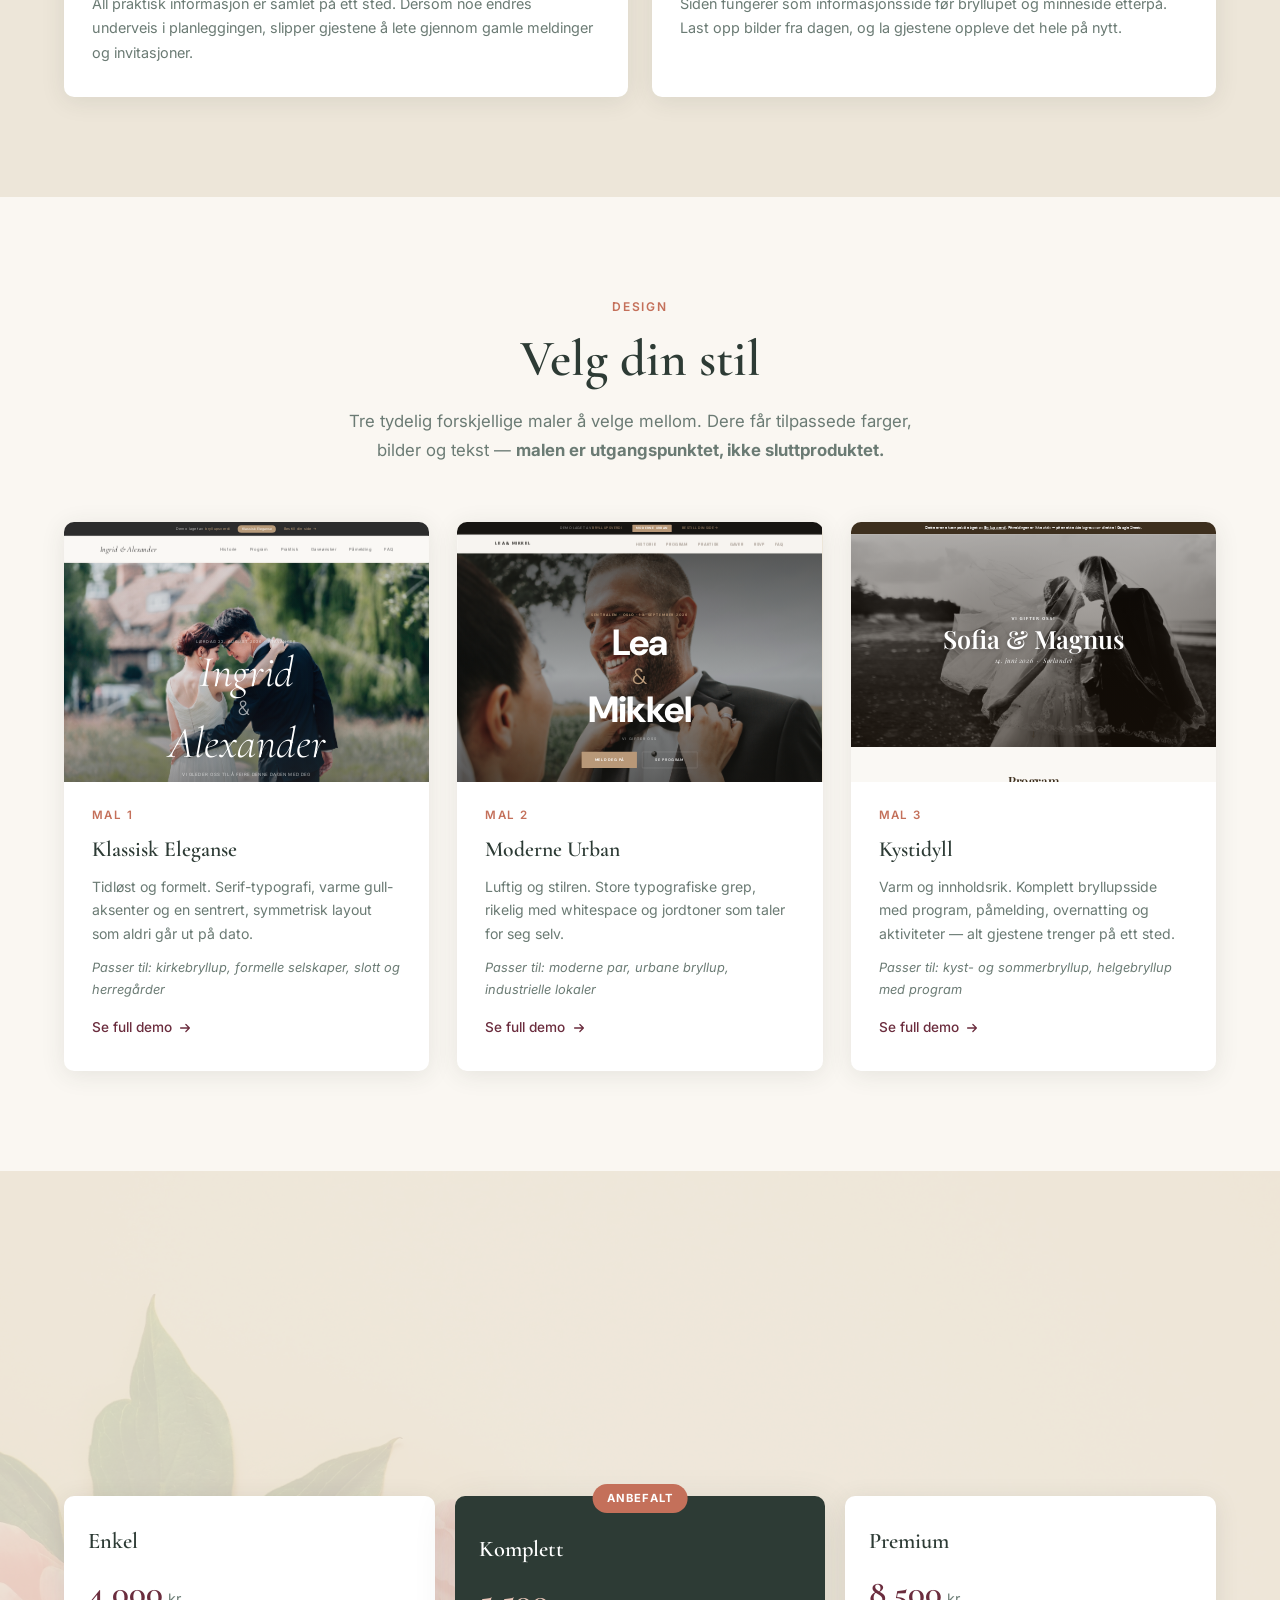
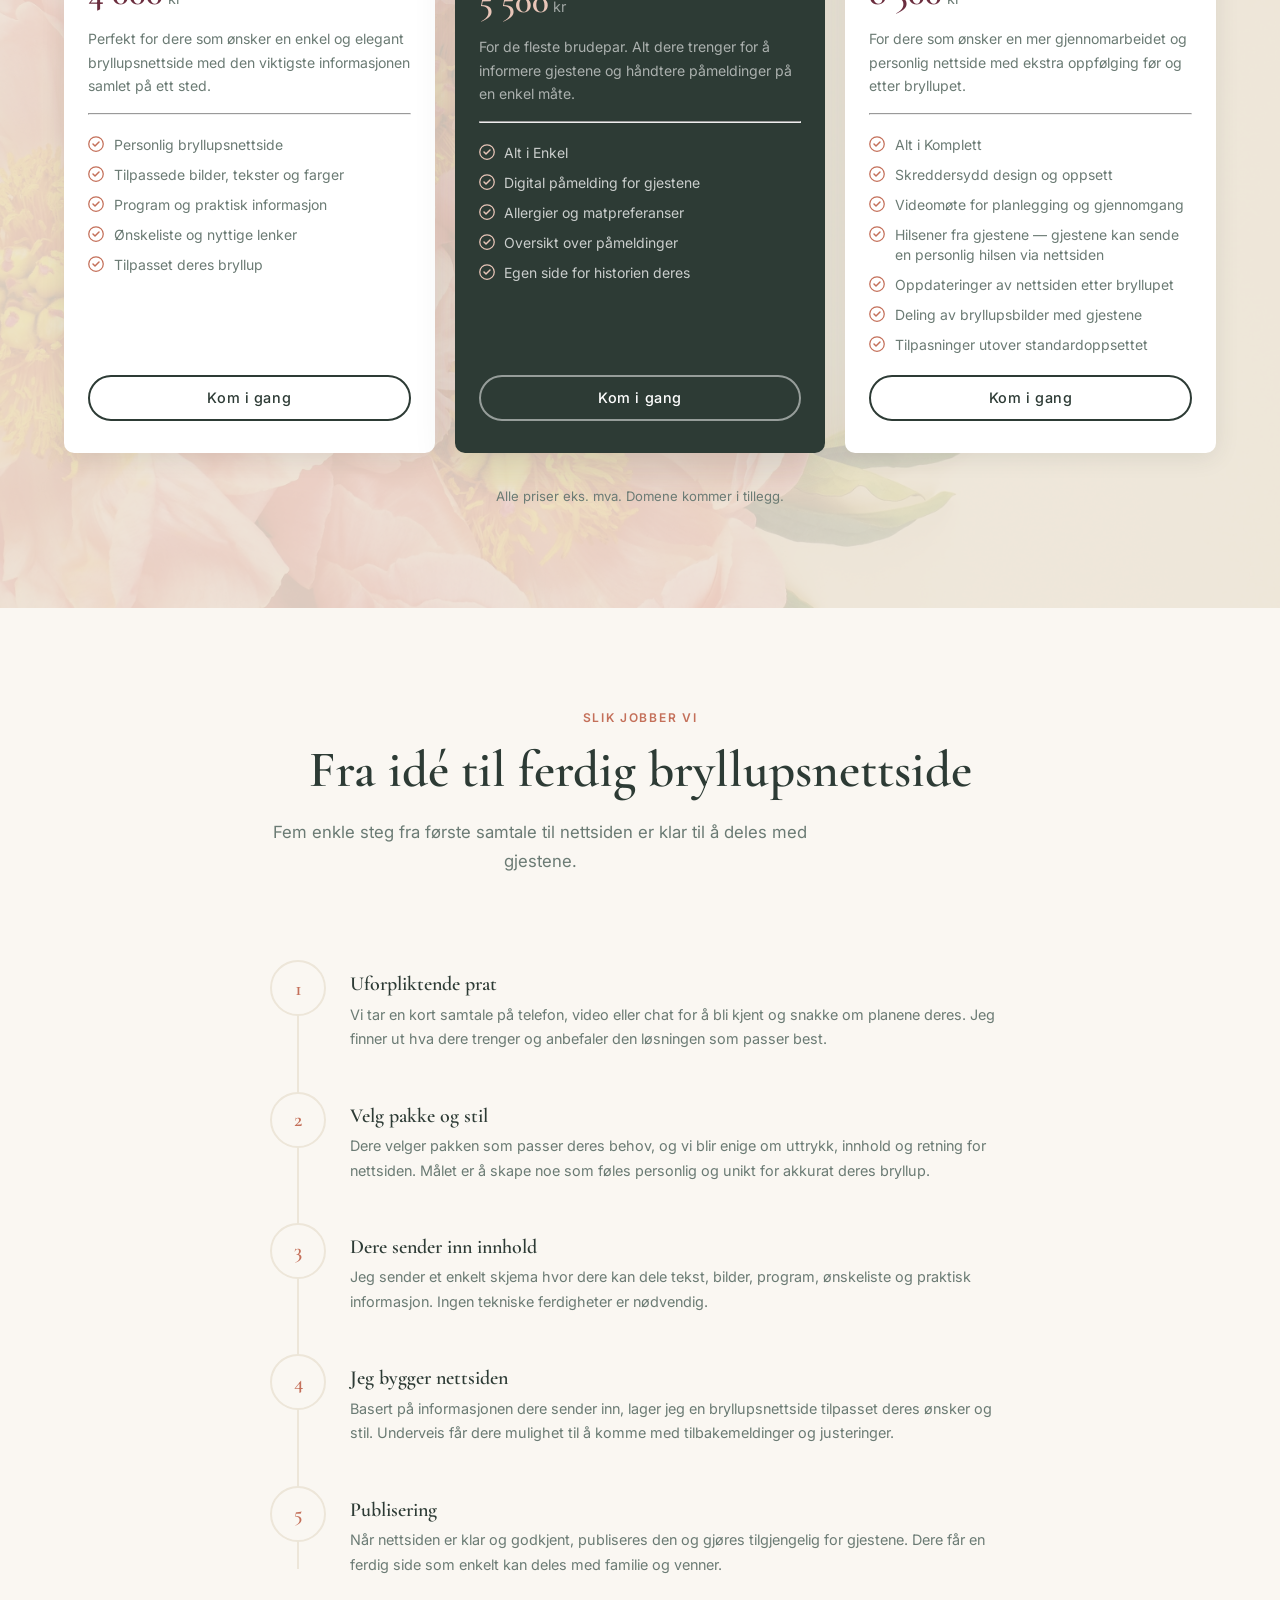
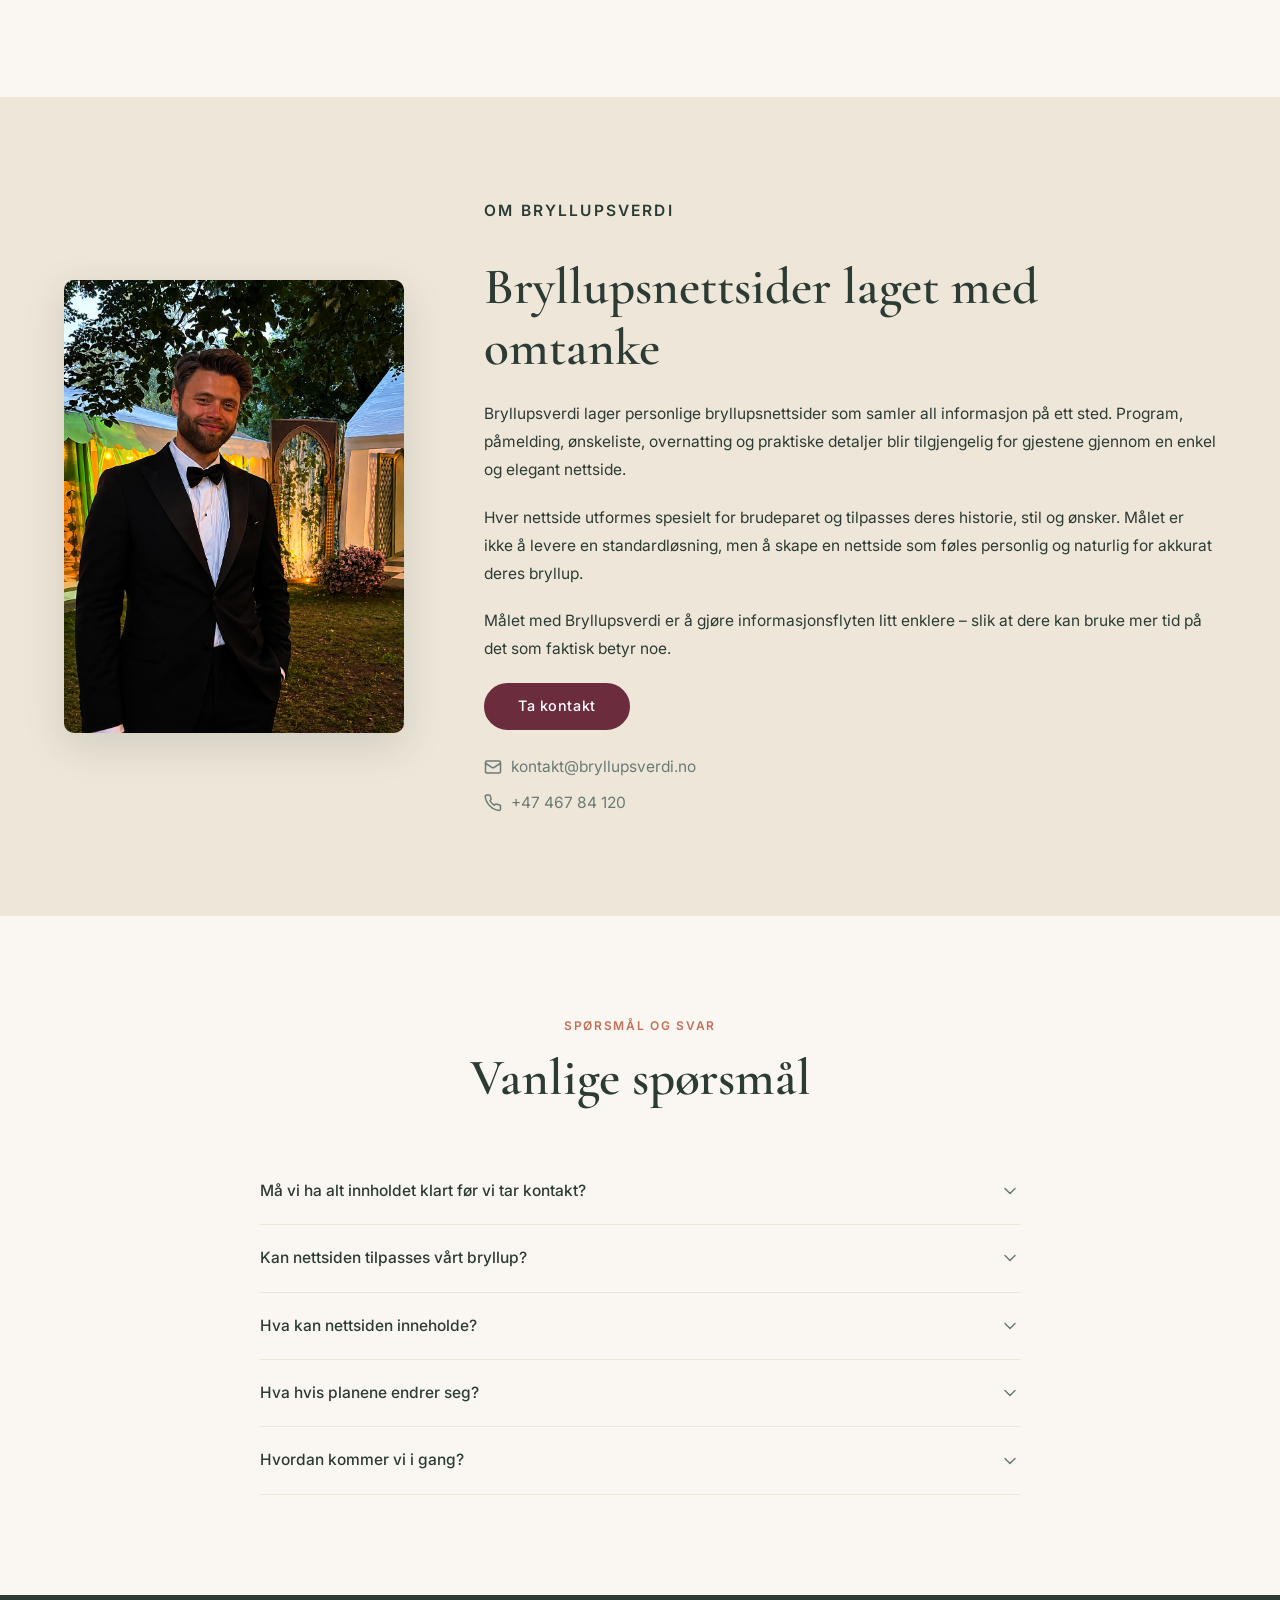
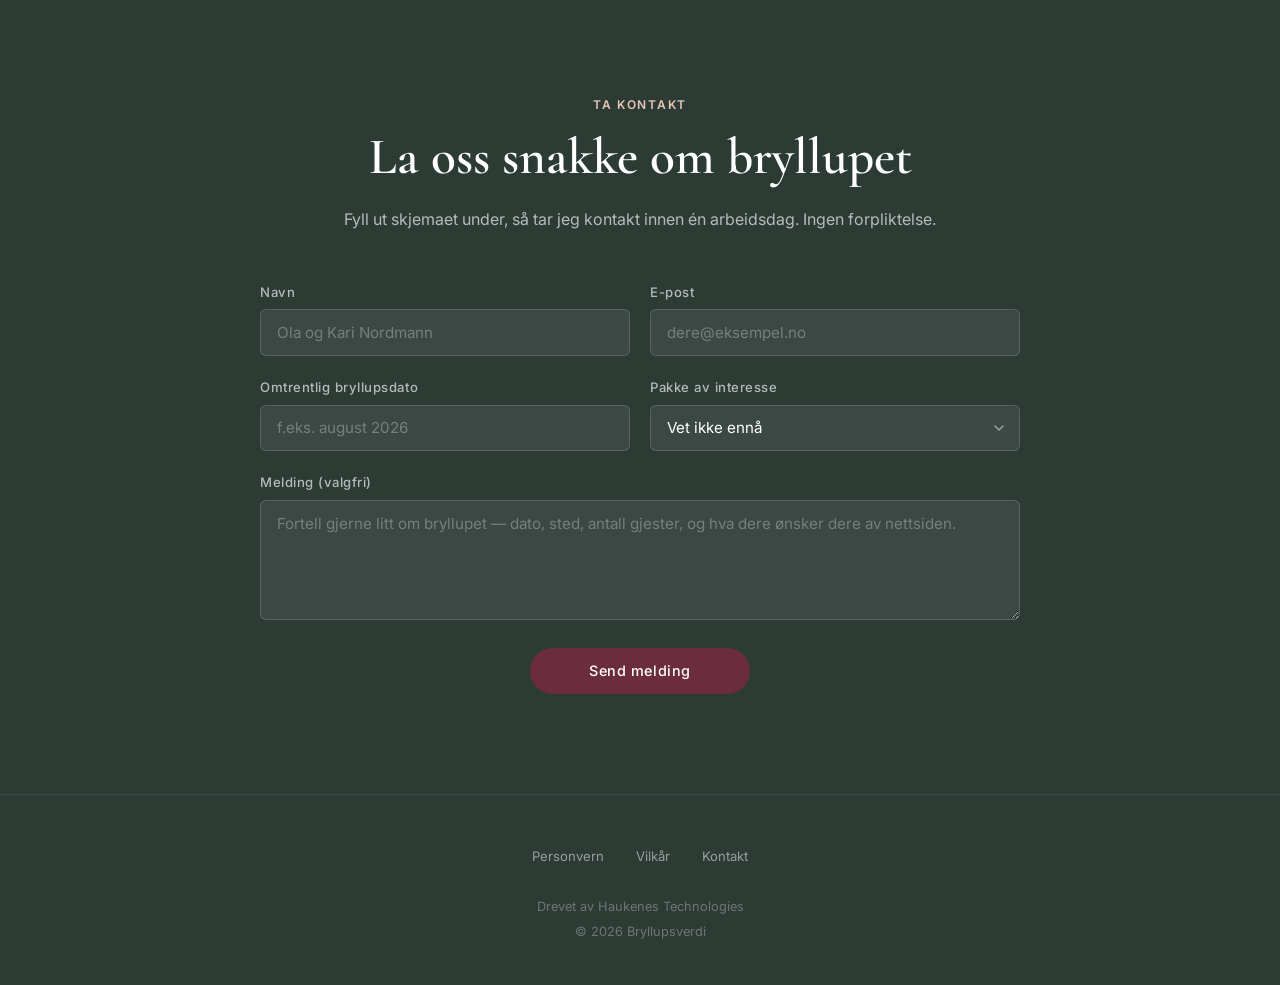
==== commit 7e9bbe1e: "Legg til GoatCounter analytics Co-Authored-By: Claude Sonnet 4.6 <noreply@anthropic.com>" ====
--- a/index.html
+++ b/index.html
@@ -586,6 +586,8 @@
   </footer>
 
 
+  <script data-goatcounter="https://bryllupsverdi.goatcounter.com/count"
+          async src="//gc.zgo.at/count.js"></script>
   <script src="assets/js/config.js"></script>
   <script src="assets/js/main.js"></script>
 </body>
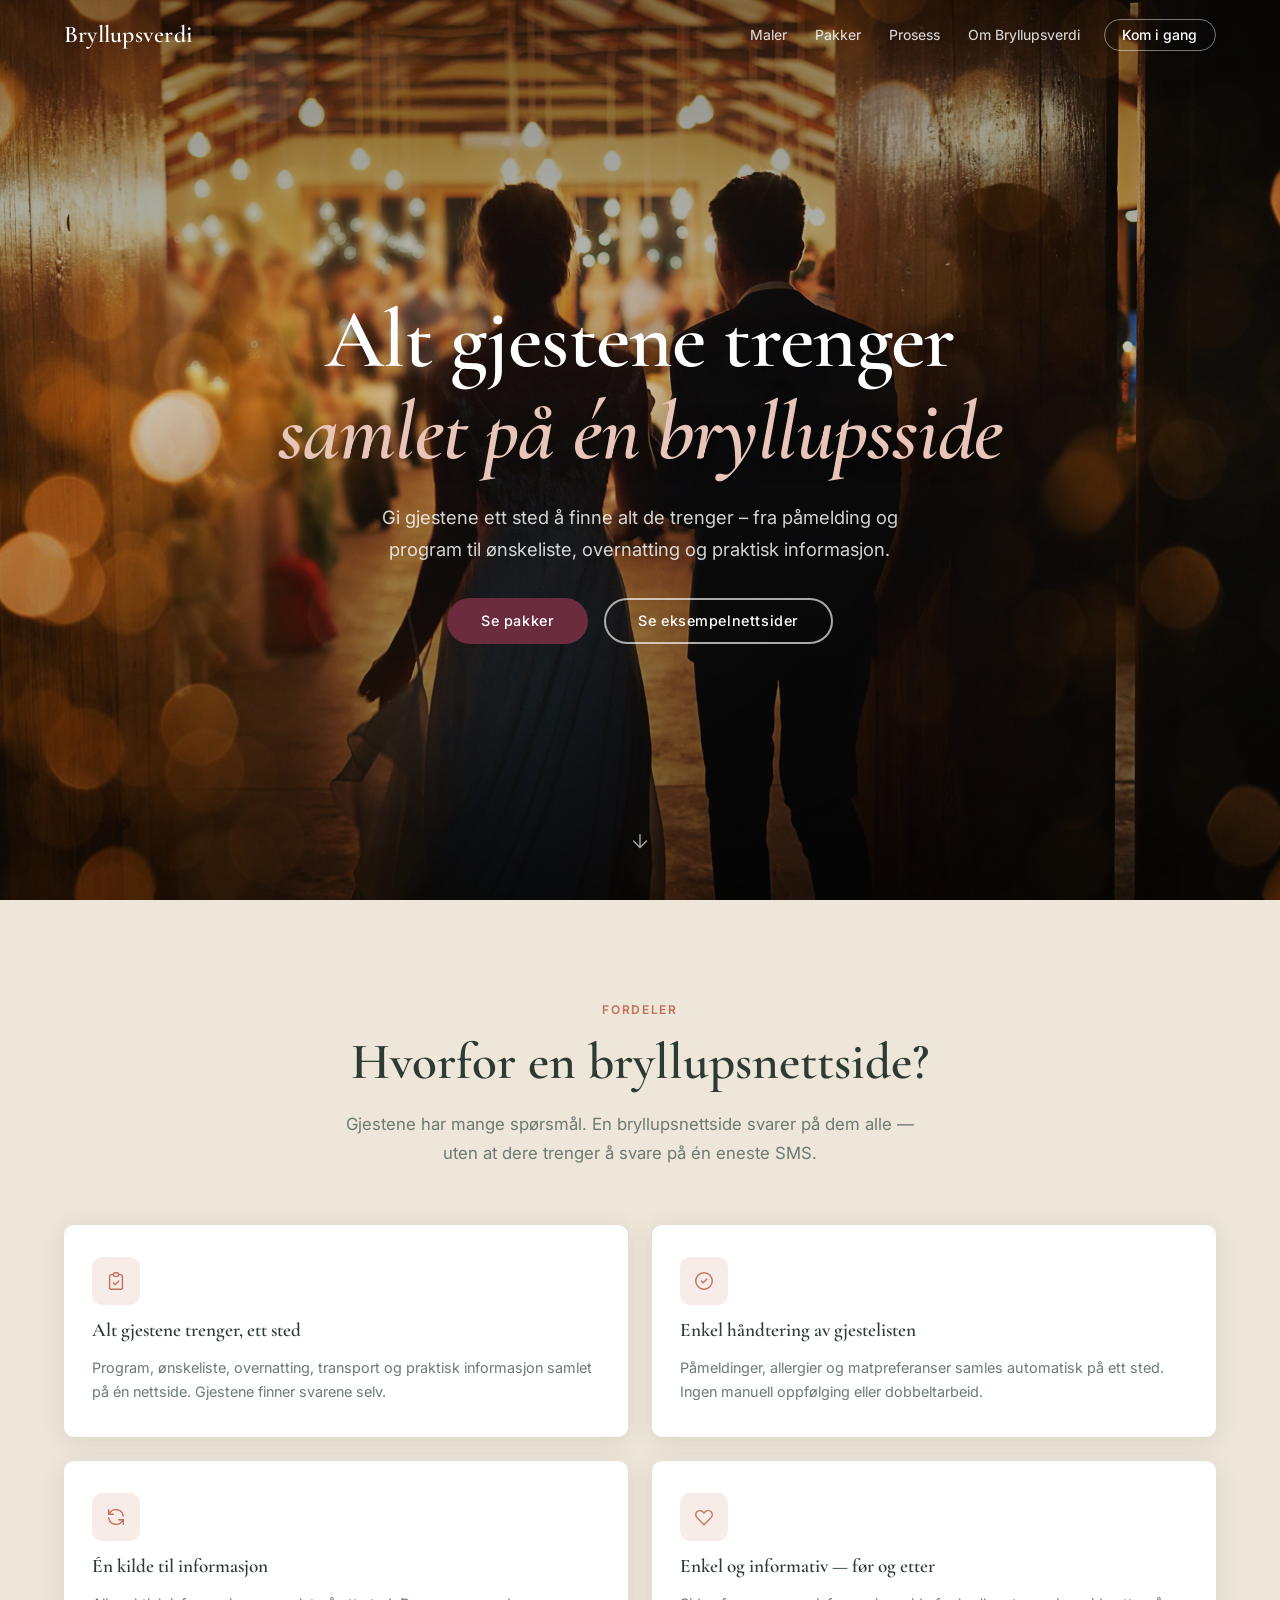
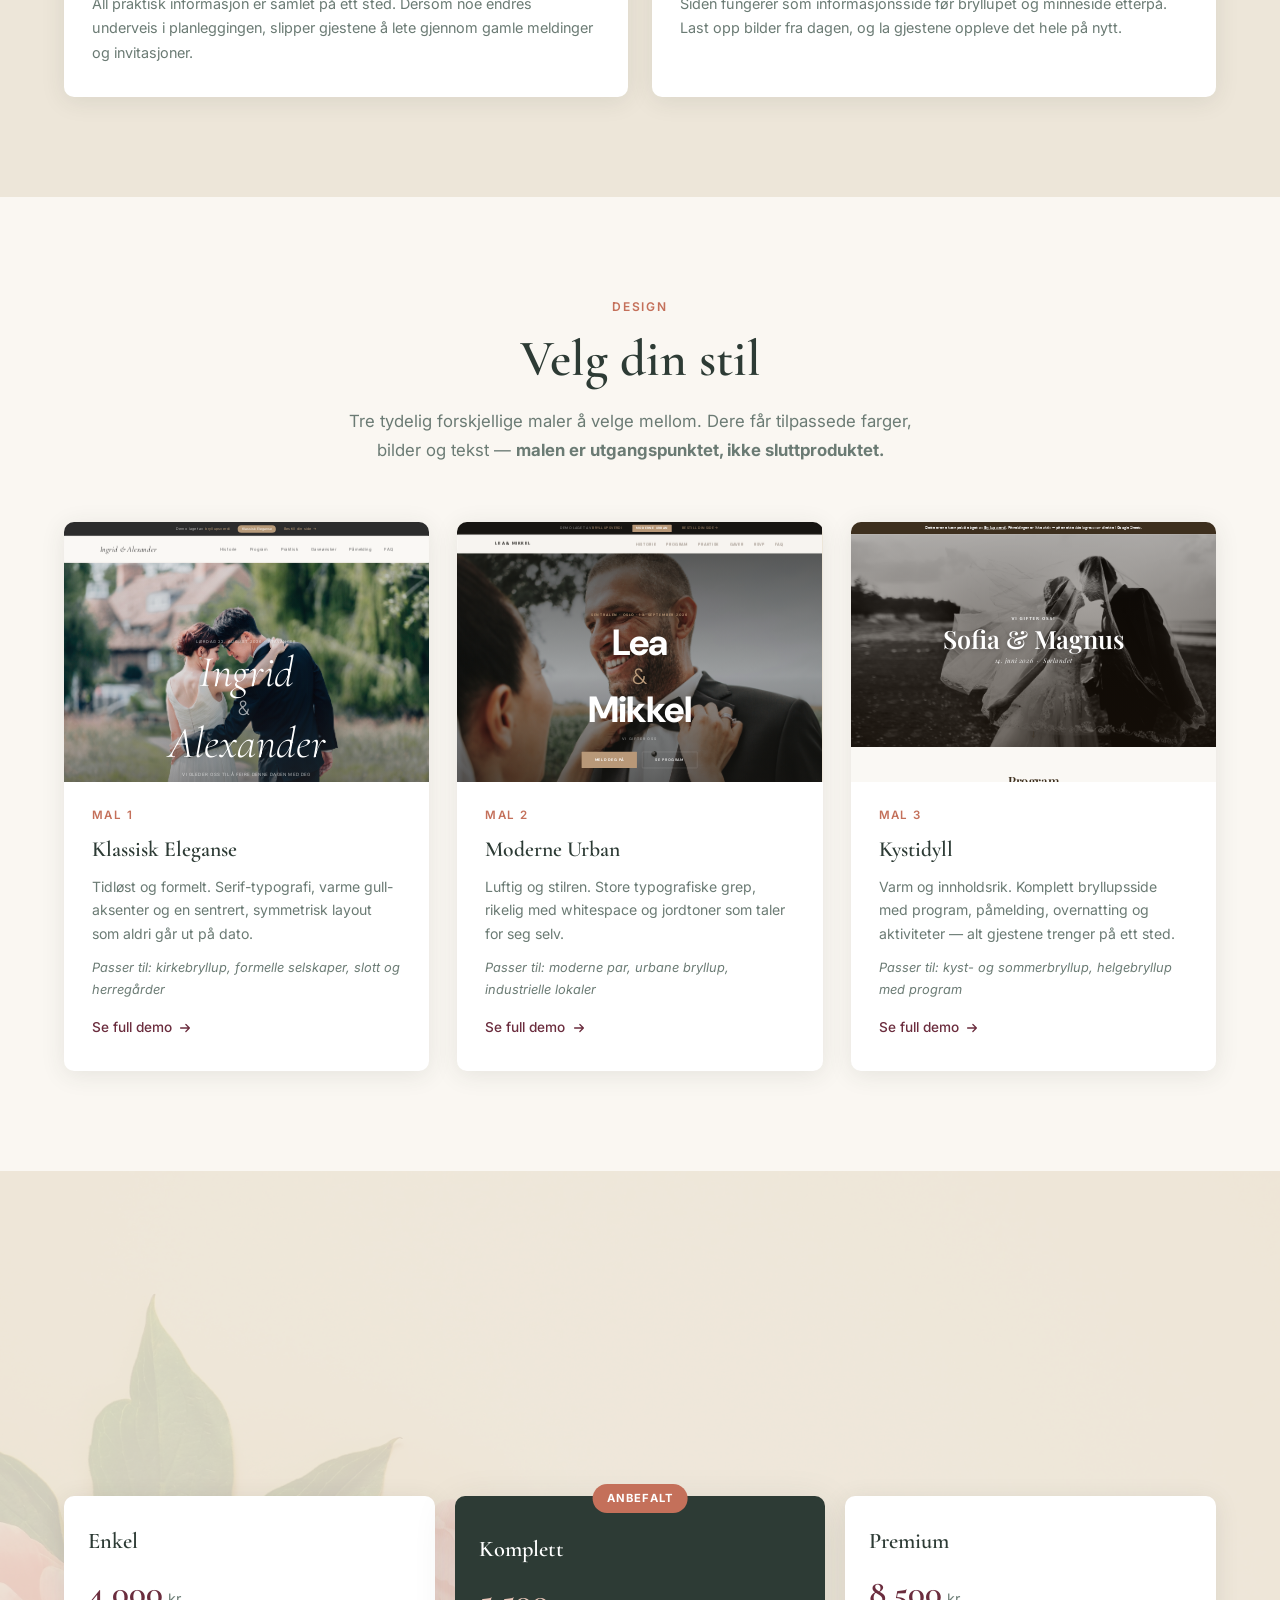
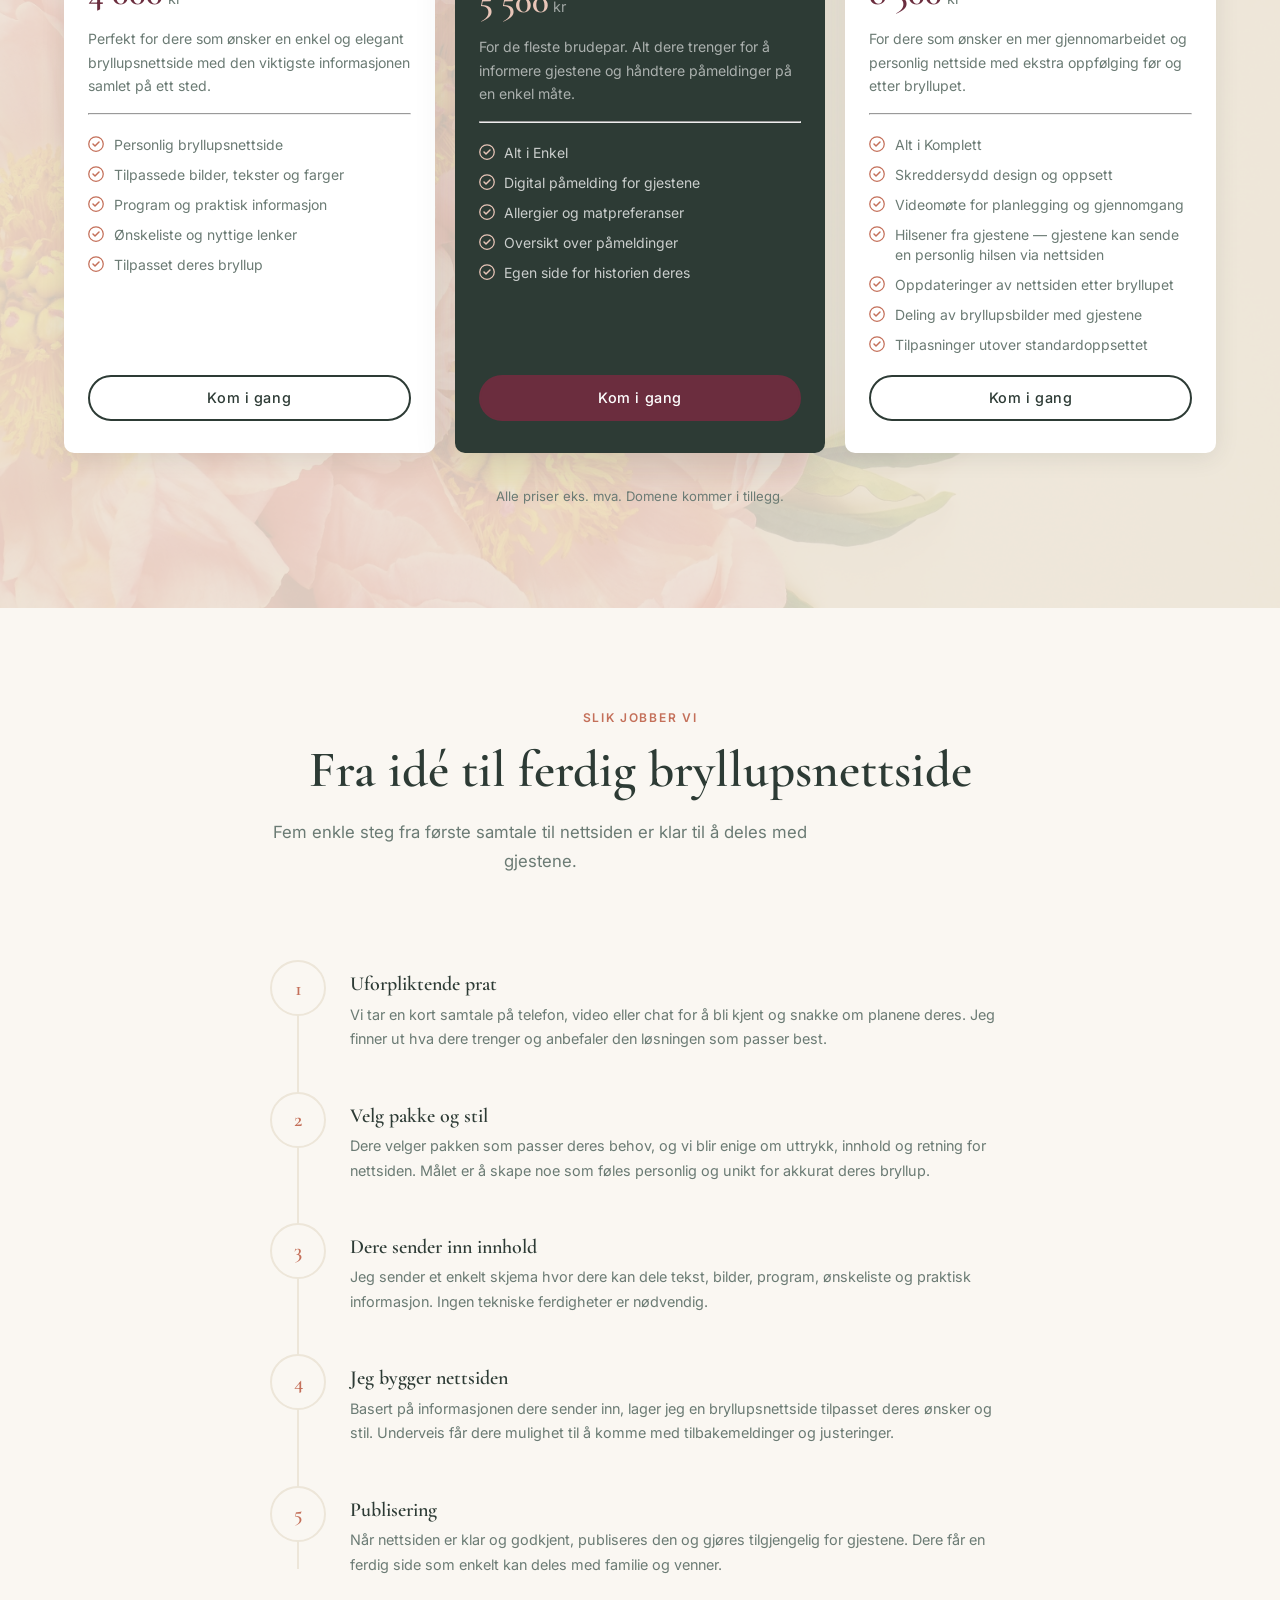
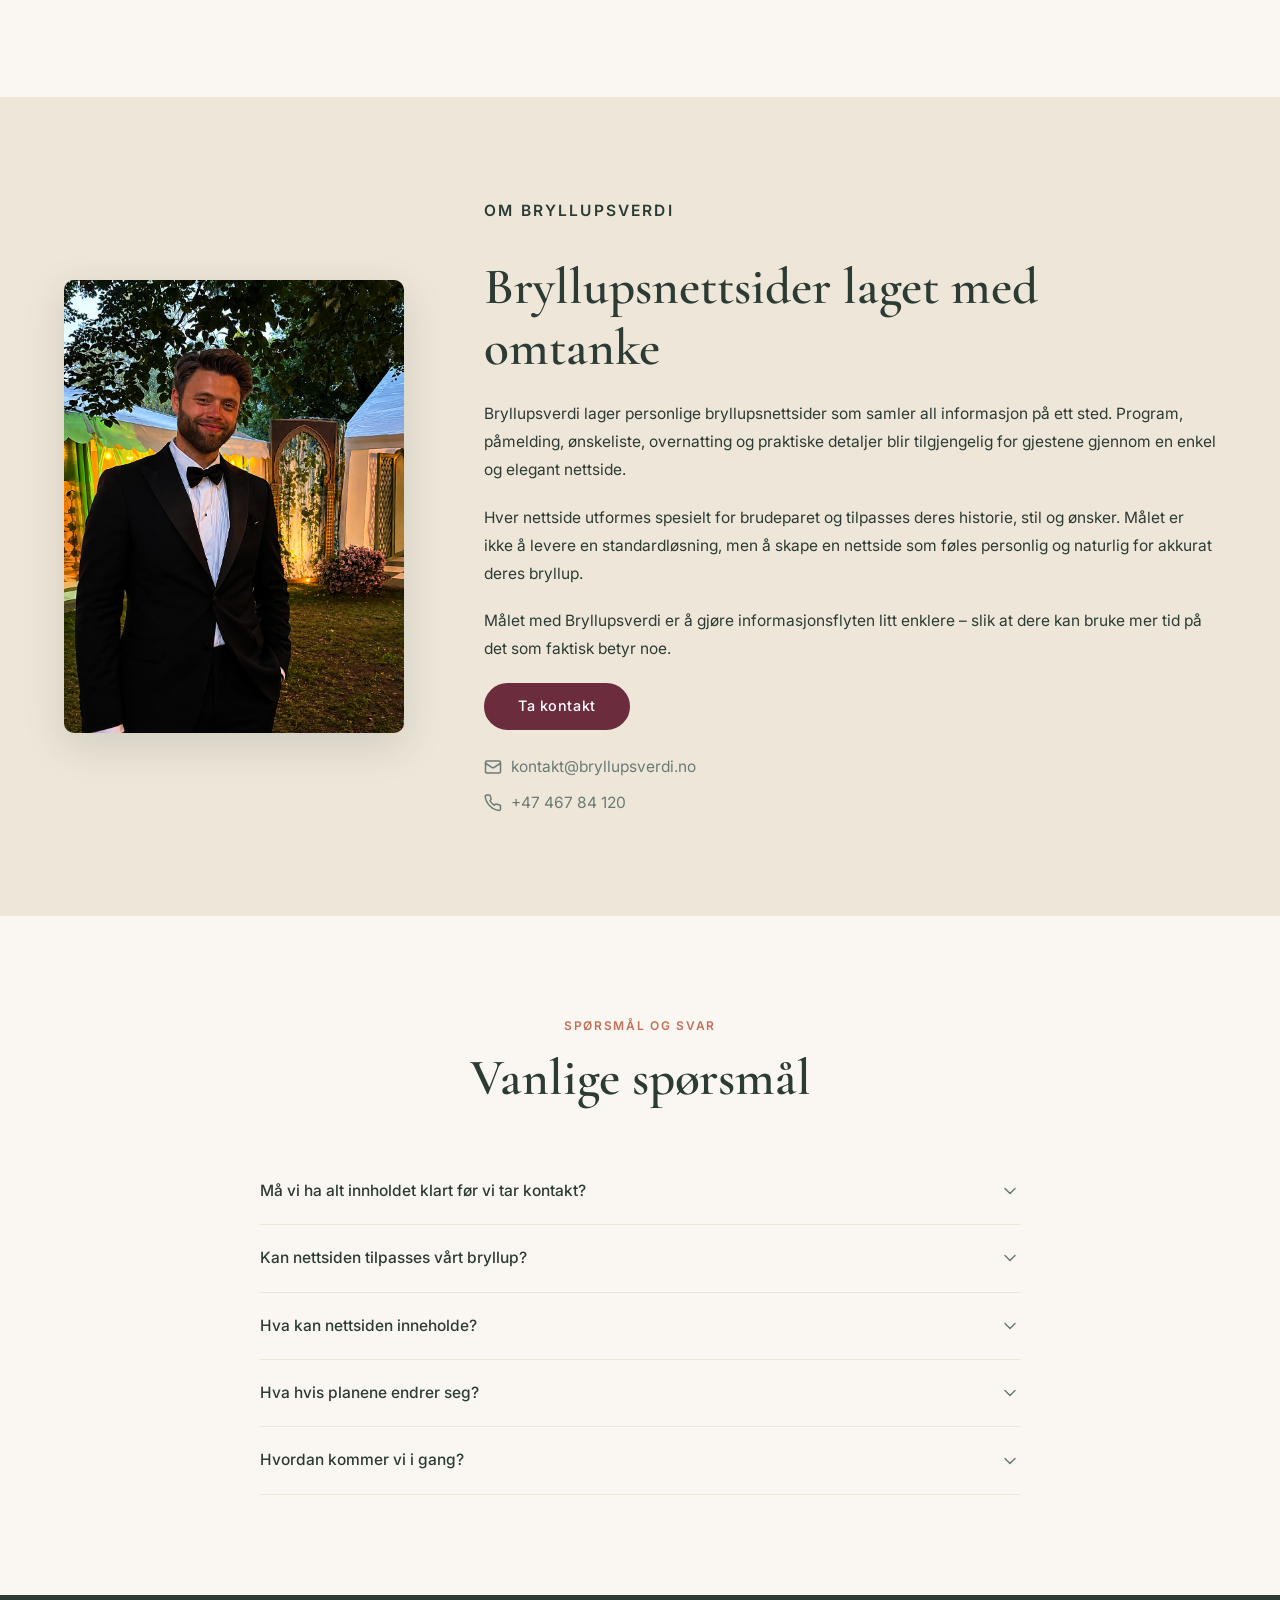
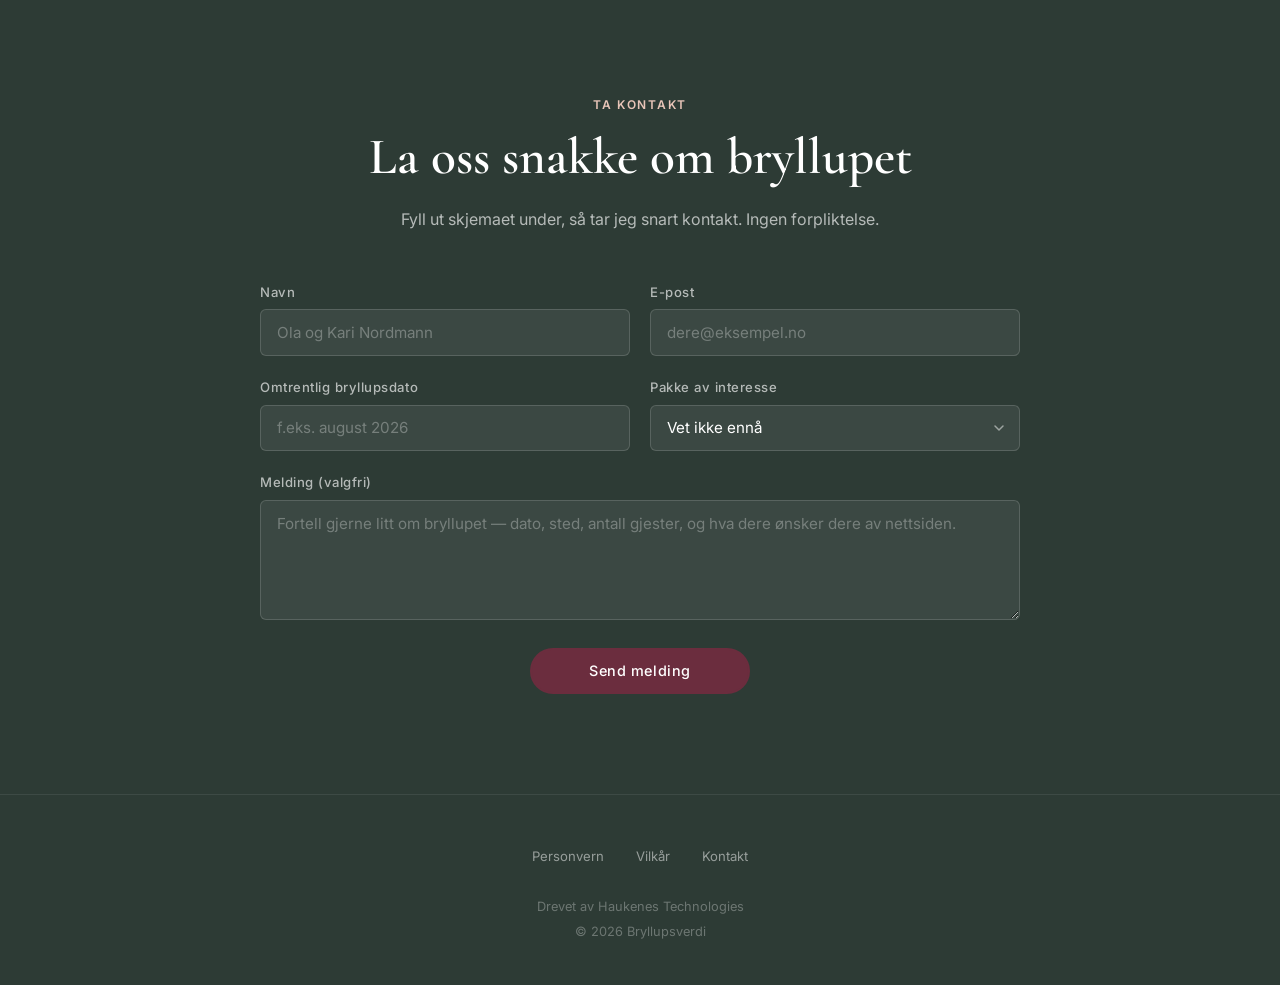
==== commit 75edcdcd: "Fiks favicon, og:image, meta, kontaktskjema og pris-CTA Co-Authored-By: Claude Sonnet 4.6 <noreply@a" ====
--- a/index.html
+++ b/index.html
@@ -5,14 +5,18 @@
   <meta name="viewport" content="width=device-width, initial-scale=1.0">
 
   <title>bryllupsverdi — Bryllupsnettsider som forteller deres historie</title>
-  <meta name="description" content="Informative, vakre bryllupsnettsider med RSVP, program og alt gjestene trenger. Fast pris, levert på én uke.">
+  <meta name="description" content="Informative, vakre bryllupsnettsider med påmelding, program og alt gjestene trenger. Fast pris, levert raskt.">
 
   <meta property="og:title"       content="bryllupsverdi — Bryllupsnettsider som forteller deres historie">
-  <meta property="og:description" content="Informative, vakre bryllupsnettsider med RSVP, program og alt gjestene trenger.">
+  <meta property="og:description" content="Informative, vakre bryllupsnettsider med påmelding, program og alt gjestene trenger.">
   <meta property="og:type"        content="website">
   <meta property="og:url"         content="https://bryllupsverdi.no/">
+  <meta property="og:image"       content="https://bryllupsverdi.no/assets/images/hero.jpg">
+  <meta property="og:image:width"  content="1920">
+  <meta property="og:image:height" content="1080">
 
   <link rel="canonical"  href="https://bryllupsverdi.no/">
+  <link rel="icon"       href="/favicon.svg" type="image/svg+xml">
 
   <link rel="preconnect" href="https://fonts.googleapis.com">
   <link rel="preconnect" href="https://fonts.gstatic.com" crossorigin>
@@ -312,7 +316,7 @@
               <li>Oversikt over påmeldinger</li>
               <li>Egen side for historien deres</li>
             </ul>
-            <a href="#kontakt" class="btn btn--outline">Kom i gang</a>
+            <a href="#kontakt" class="btn btn--primary">Kom i gang</a>
           </div>
 
           <!-- Premium -->
@@ -511,7 +515,7 @@
             La oss snakke om bryllupet
           </h2>
           <p class="contact__subtitle" data-animate data-delay="2">
-            Fyll ut skjemaet under, så tar jeg kontakt innen én arbeidsdag. Ingen forpliktelse.
+            Fyll ut skjemaet under, så tar jeg snart kontakt. Ingen forpliktelse.
           </p>
         </div>
 
--- a/assets/css/main.css
+++ b/assets/css/main.css
@@ -209,6 +209,14 @@
   box-shadow: 0 1px 0 rgba(45,59,53,.08);
 }
 
+.site-header.menu-open {
+  background: rgba(250, 247, 242, .98);
+  backdrop-filter: blur(12px);
+  -webkit-backdrop-filter: blur(12px);
+}
+.site-header.menu-open .nav__logo-text { color: var(--text); }
+.site-header.menu-open .nav__toggle span { background: var(--text); }
+
 /* Nav over hero: hvit tekst på transparent bakgrunn */
 .site-header:not(.scrolled) .nav__logo-text { color: var(--white); }
 .site-header:not(.scrolled) .nav__link { color: rgba(255,255,255,.82); }
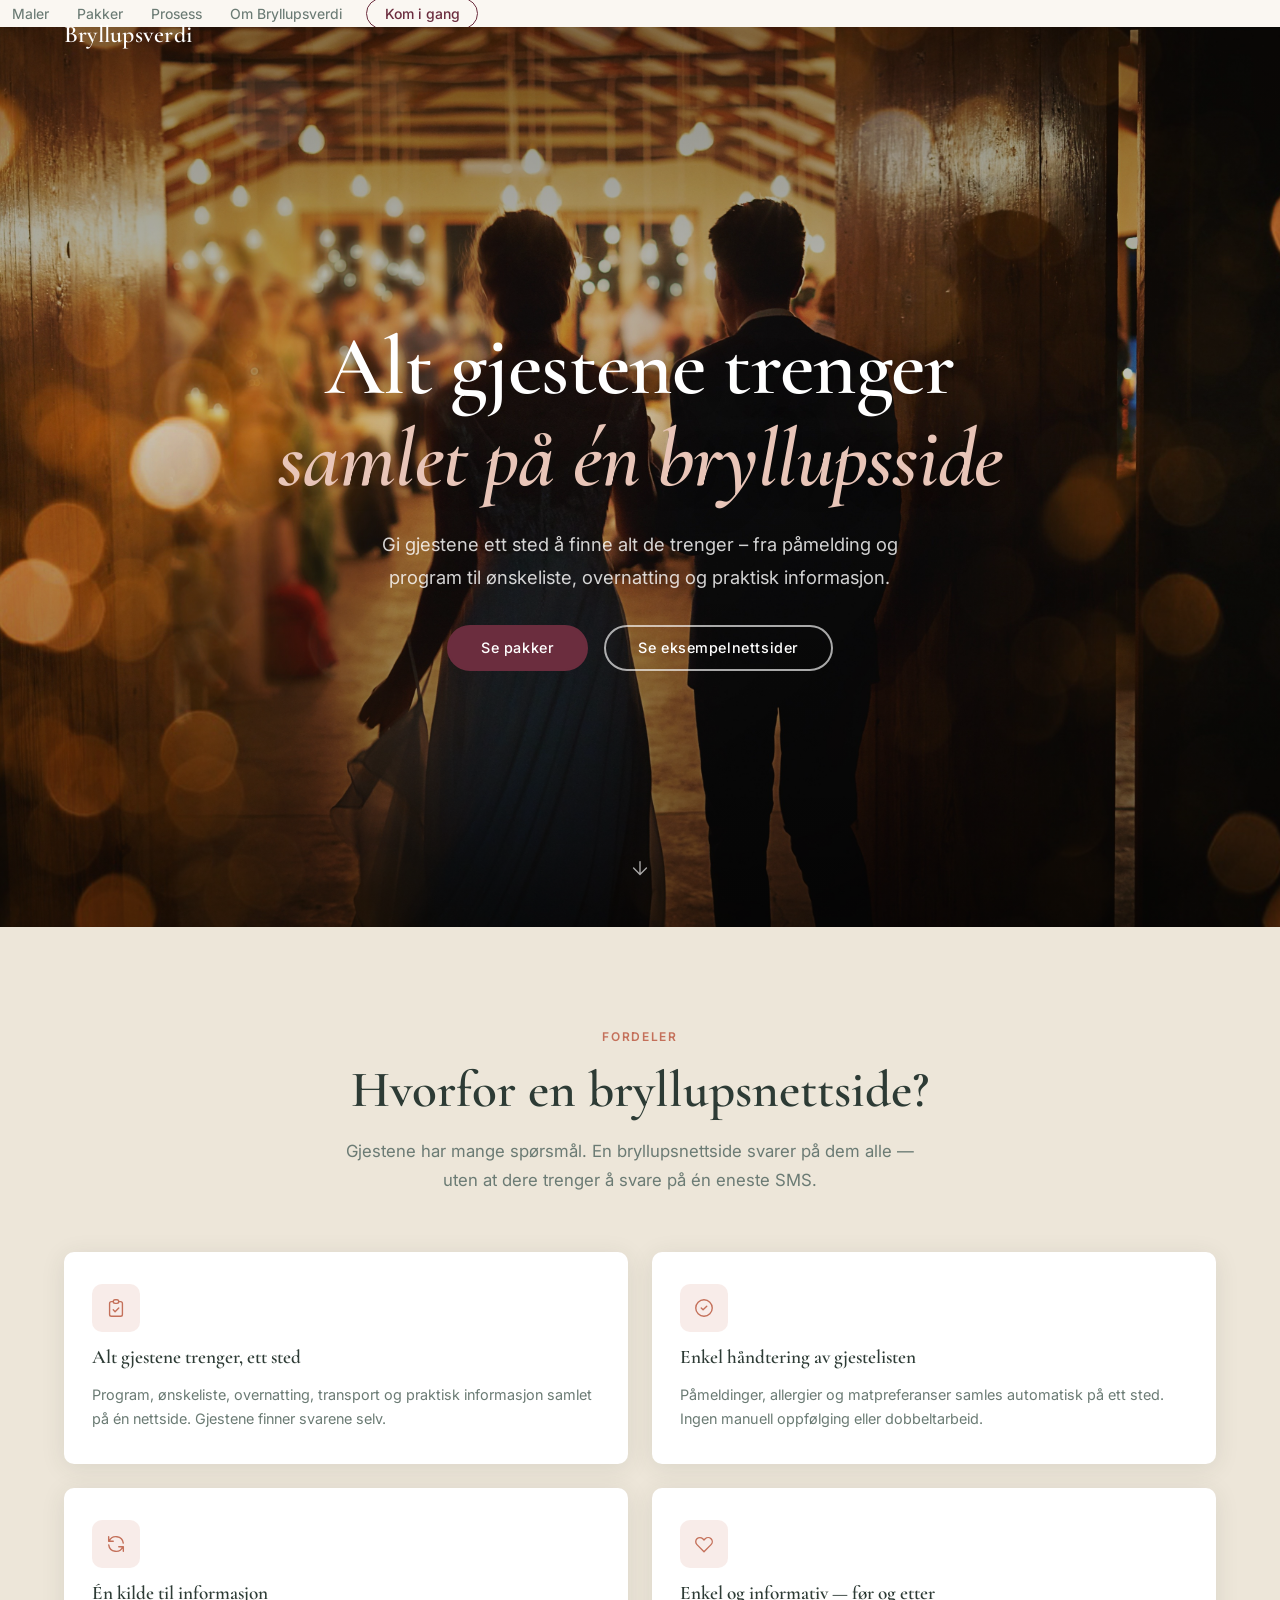
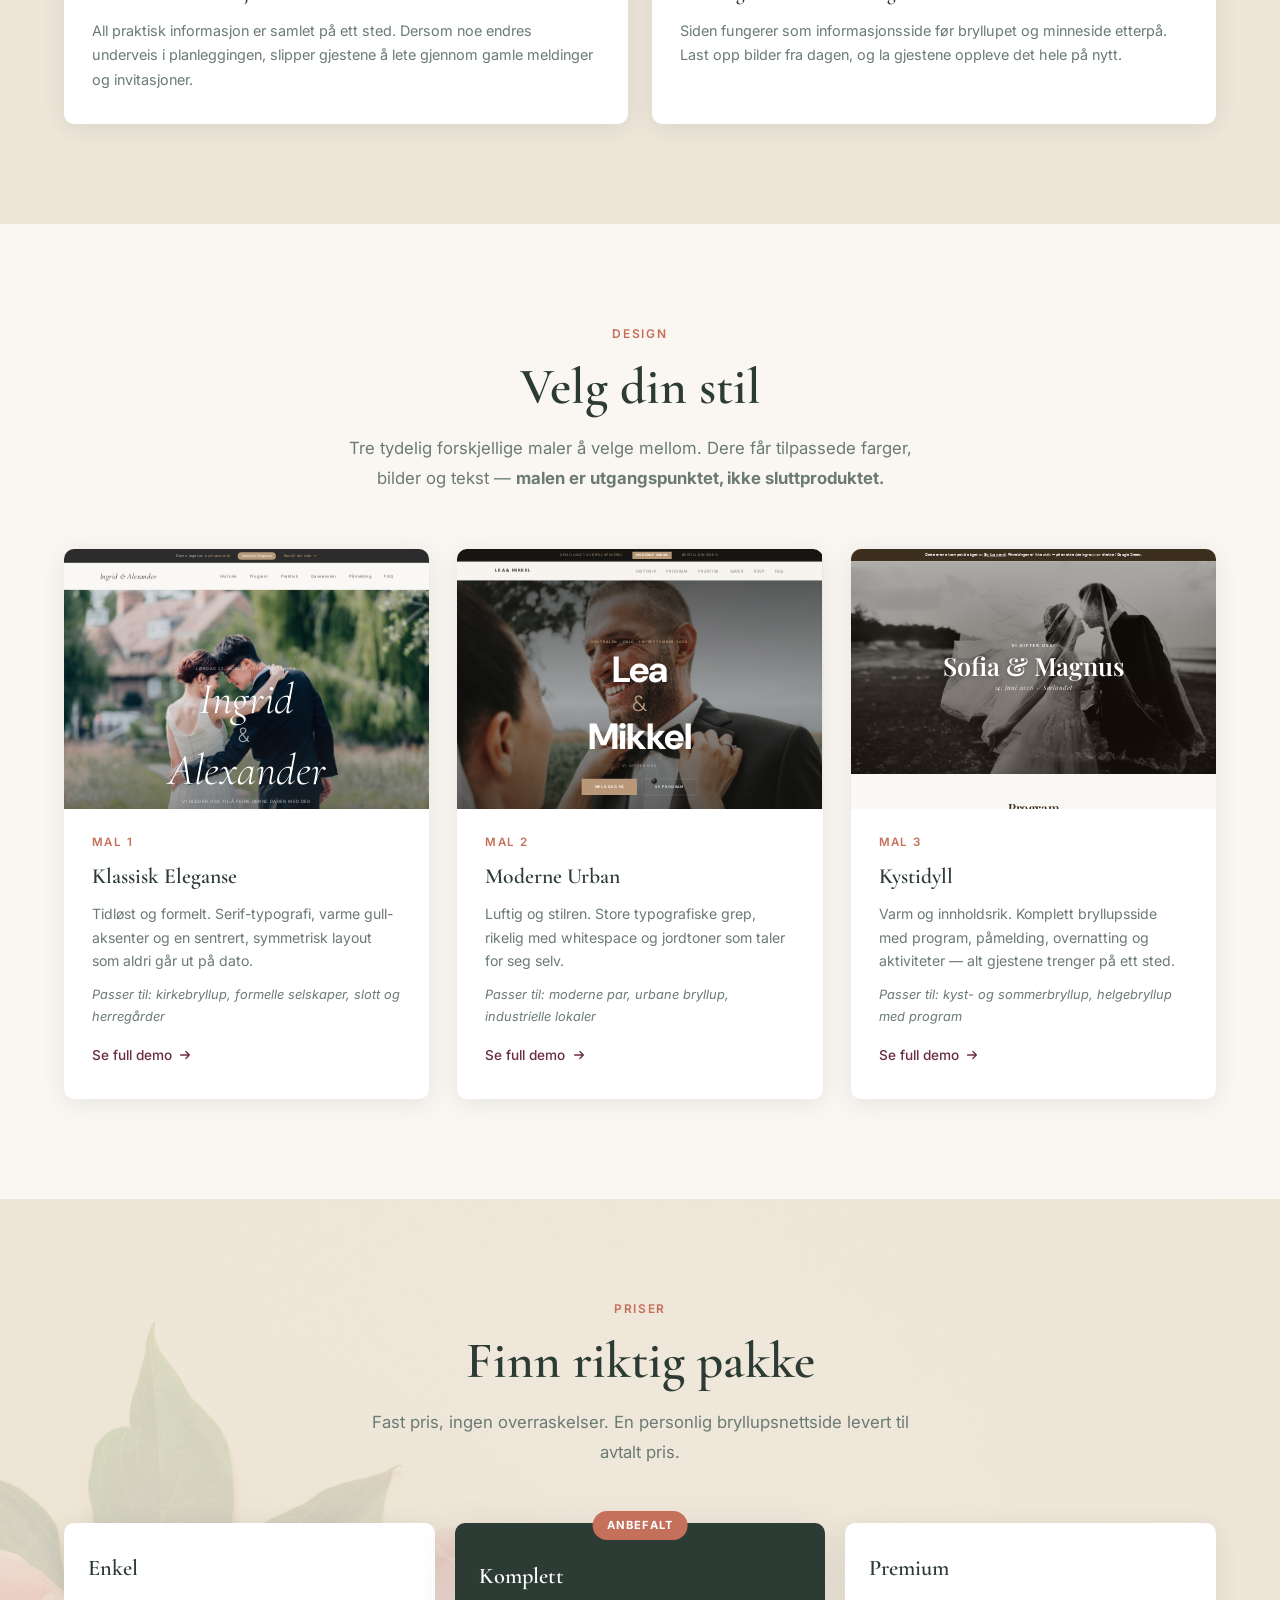
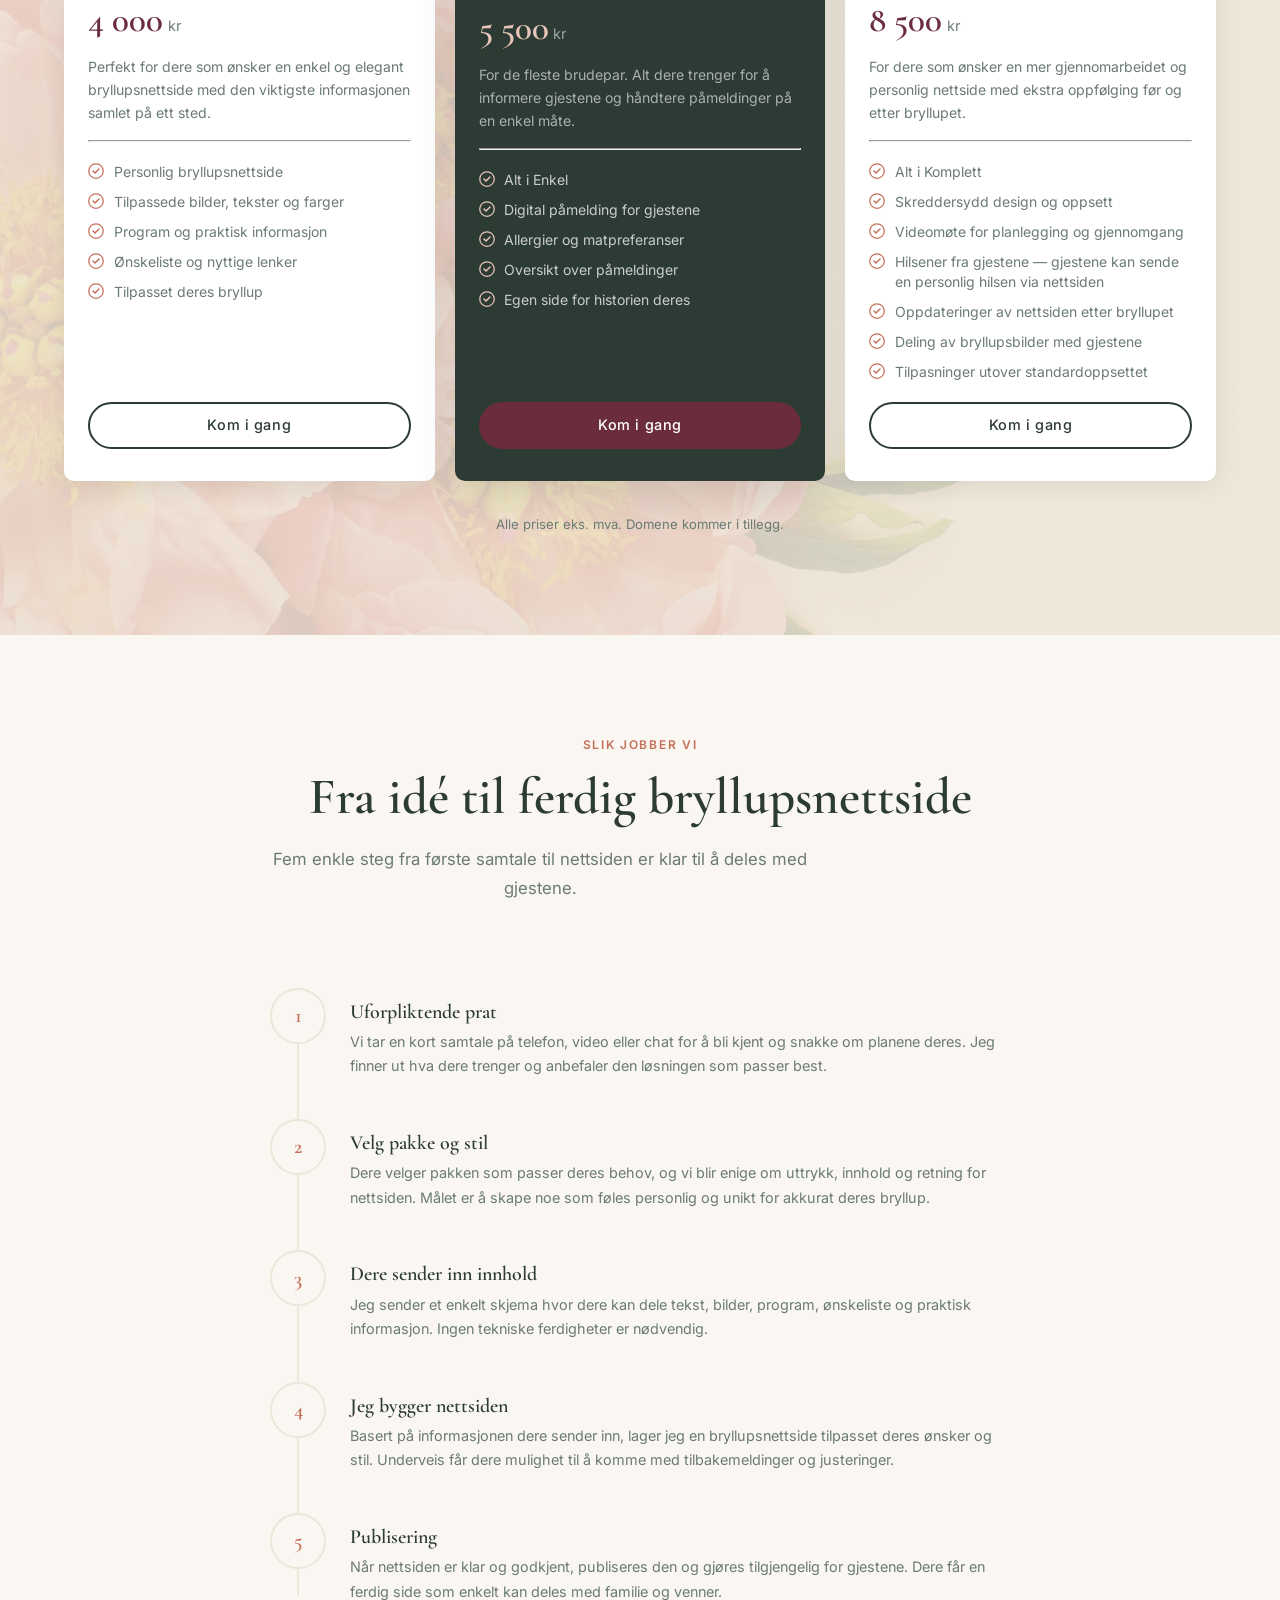
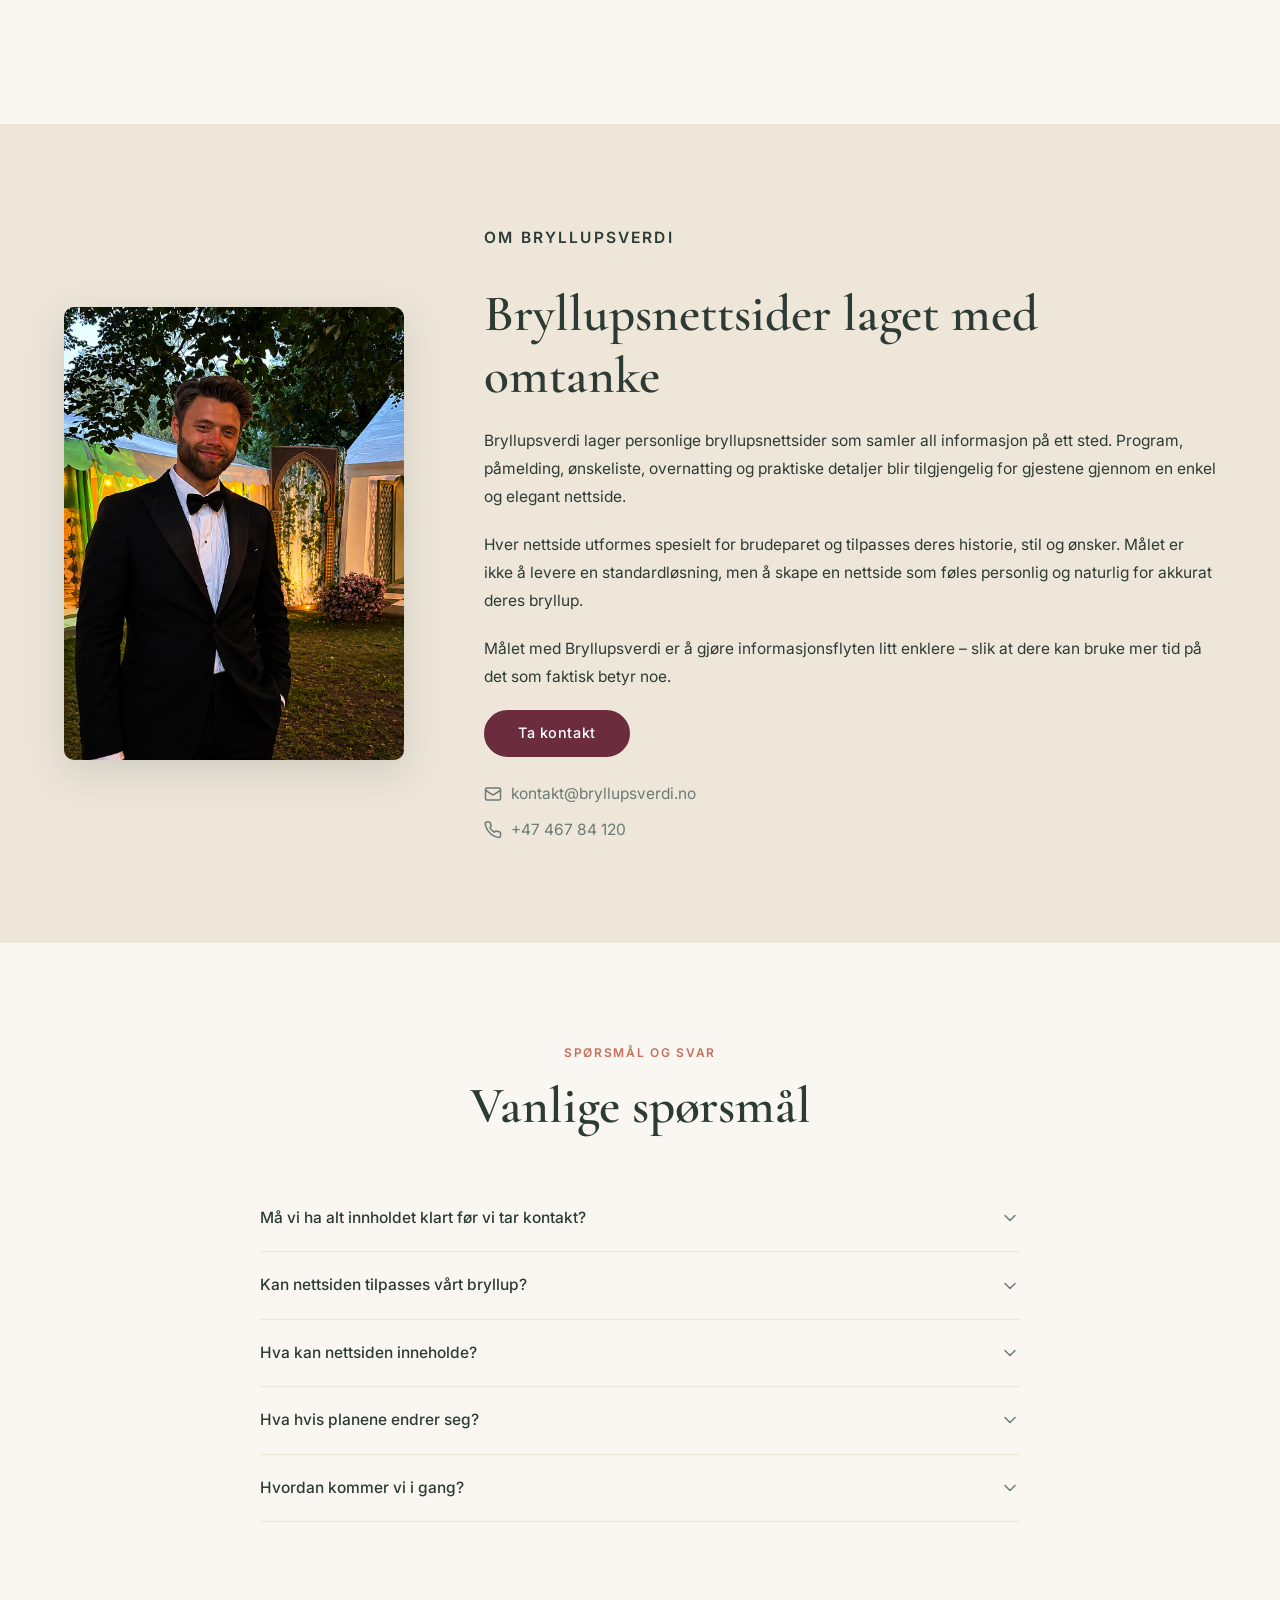
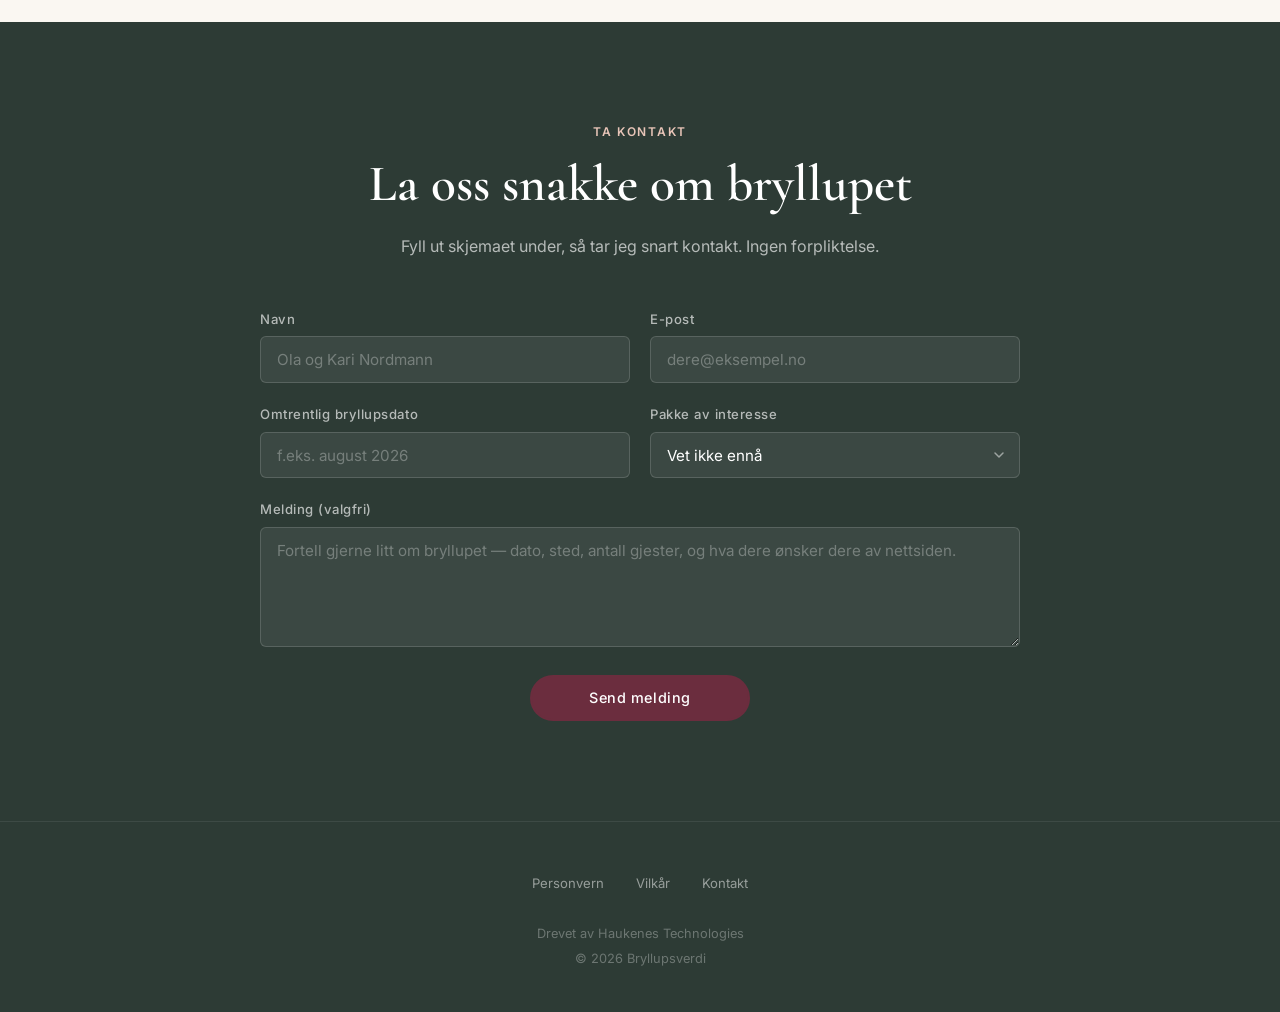
==== commit a1af469d: "Fiks iOS mobilmeny: flytt meny ut av header Co-Authored-By: Claude Sonnet 4.6 <noreply@anthropic.com" ====
--- a/index.html
+++ b/index.html
@@ -51,17 +51,17 @@
               aria-label="Åpne navigasjonsmeny">
         <span></span><span></span><span></span>
       </button>
-
-      <ul class="nav__menu" id="navMenu" role="list">
-        <li><a href="#maler"   class="nav__link">Maler</a></li>
-        <li><a href="#pakker"  class="nav__link">Pakker</a></li>
-        <li><a href="#prosess" class="nav__link">Prosess</a></li>
-        <li><a href="#om"      class="nav__link">Om Bryllupsverdi</a></li>
-        <li><a href="#kontakt" class="nav__link nav__link--cta">Kom i gang</a></li>
-      </ul>
-
     </nav>
   </header>
+
+  <!-- Mobilmeny — utenfor header for å unngå iOS backdrop-filter stacking bug -->
+  <ul class="nav__menu" id="navMenu" role="list" aria-label="Navigasjonsmeny">
+    <li><a href="#maler"   class="nav__link nav__close-on-click">Maler</a></li>
+    <li><a href="#pakker"  class="nav__link nav__close-on-click">Pakker</a></li>
+    <li><a href="#prosess" class="nav__link nav__close-on-click">Prosess</a></li>
+    <li><a href="#om"      class="nav__link nav__close-on-click">Om Bryllupsverdi</a></li>
+    <li><a href="#kontakt" class="nav__link nav__link--cta nav__close-on-click">Kom i gang</a></li>
+  </ul>
 
   <main id="main-content">
 
--- a/assets/css/main.css
+++ b/assets/css/main.css
@@ -210,12 +210,16 @@
 }
 
 .site-header.menu-open {
-  background: rgba(250, 247, 242, .98);
-  backdrop-filter: blur(12px);
-  -webkit-backdrop-filter: blur(12px);
-}
-.site-header.menu-open .nav__logo-text { color: var(--text); }
+  background: #FAF7F2;
+}
+.site-header.menu-open .nav__logo-text   { color: var(--text); }
 .site-header.menu-open .nav__toggle span { background: var(--text); }
+
+/* Mobilmeny — ligger utenfor header, styres direkte */
+.nav__menu.open .nav__link                { color: var(--text); }
+.nav__menu.open .nav__link:hover          { color: var(--burgundy); background: var(--beige); }
+.nav__menu.open .nav__link--cta           { color: var(--white); background: var(--burgundy); border-color: var(--burgundy); }
+.nav__menu.open .nav__link--cta:hover     { background: var(--burgundy-dark); border-color: var(--burgundy-dark); }
 
 /* Nav over hero: hvit tekst på transparent bakgrunn */
 .site-header:not(.scrolled) .nav__logo-text { color: var(--white); }
@@ -557,25 +561,39 @@
   .nav__menu {
     display: none;
     position: fixed;
-    inset: var(--nav-h) 0 0;
-    background: var(--cream);
+    top: var(--nav-h);
+    left: 0;
+    right: 0;
+    bottom: 0;
+    background: #FAF7F2;
     flex-direction: column;
     align-items: center;
     justify-content: center;
-    gap: 1.5rem;
-    z-index: 99;
+    gap: .5rem;
+    z-index: 9999;
+    list-style: none;
   }
 
   .nav__menu.open { display: flex; }
 
   .nav__link {
-    font-size: 1.1rem;
-    padding: .6rem 1.2rem;
+    font-size: 1.25rem;
+    font-weight: 500;
+    color: var(--text);
+    padding: .85rem 2rem;
+    min-width: 200px;
+    text-align: center;
+    border-radius: var(--radius);
   }
+
+  .nav__link:hover { background: var(--beige); }
 
   .nav__link--cta {
     margin-left: 0;
-    padding: .6rem 1.8rem;
+    margin-top: .5rem;
+    padding: .85rem 2.5rem;
+    font-size: 1.1rem;
+    min-width: 200px;
   }
 
   /* Hero */
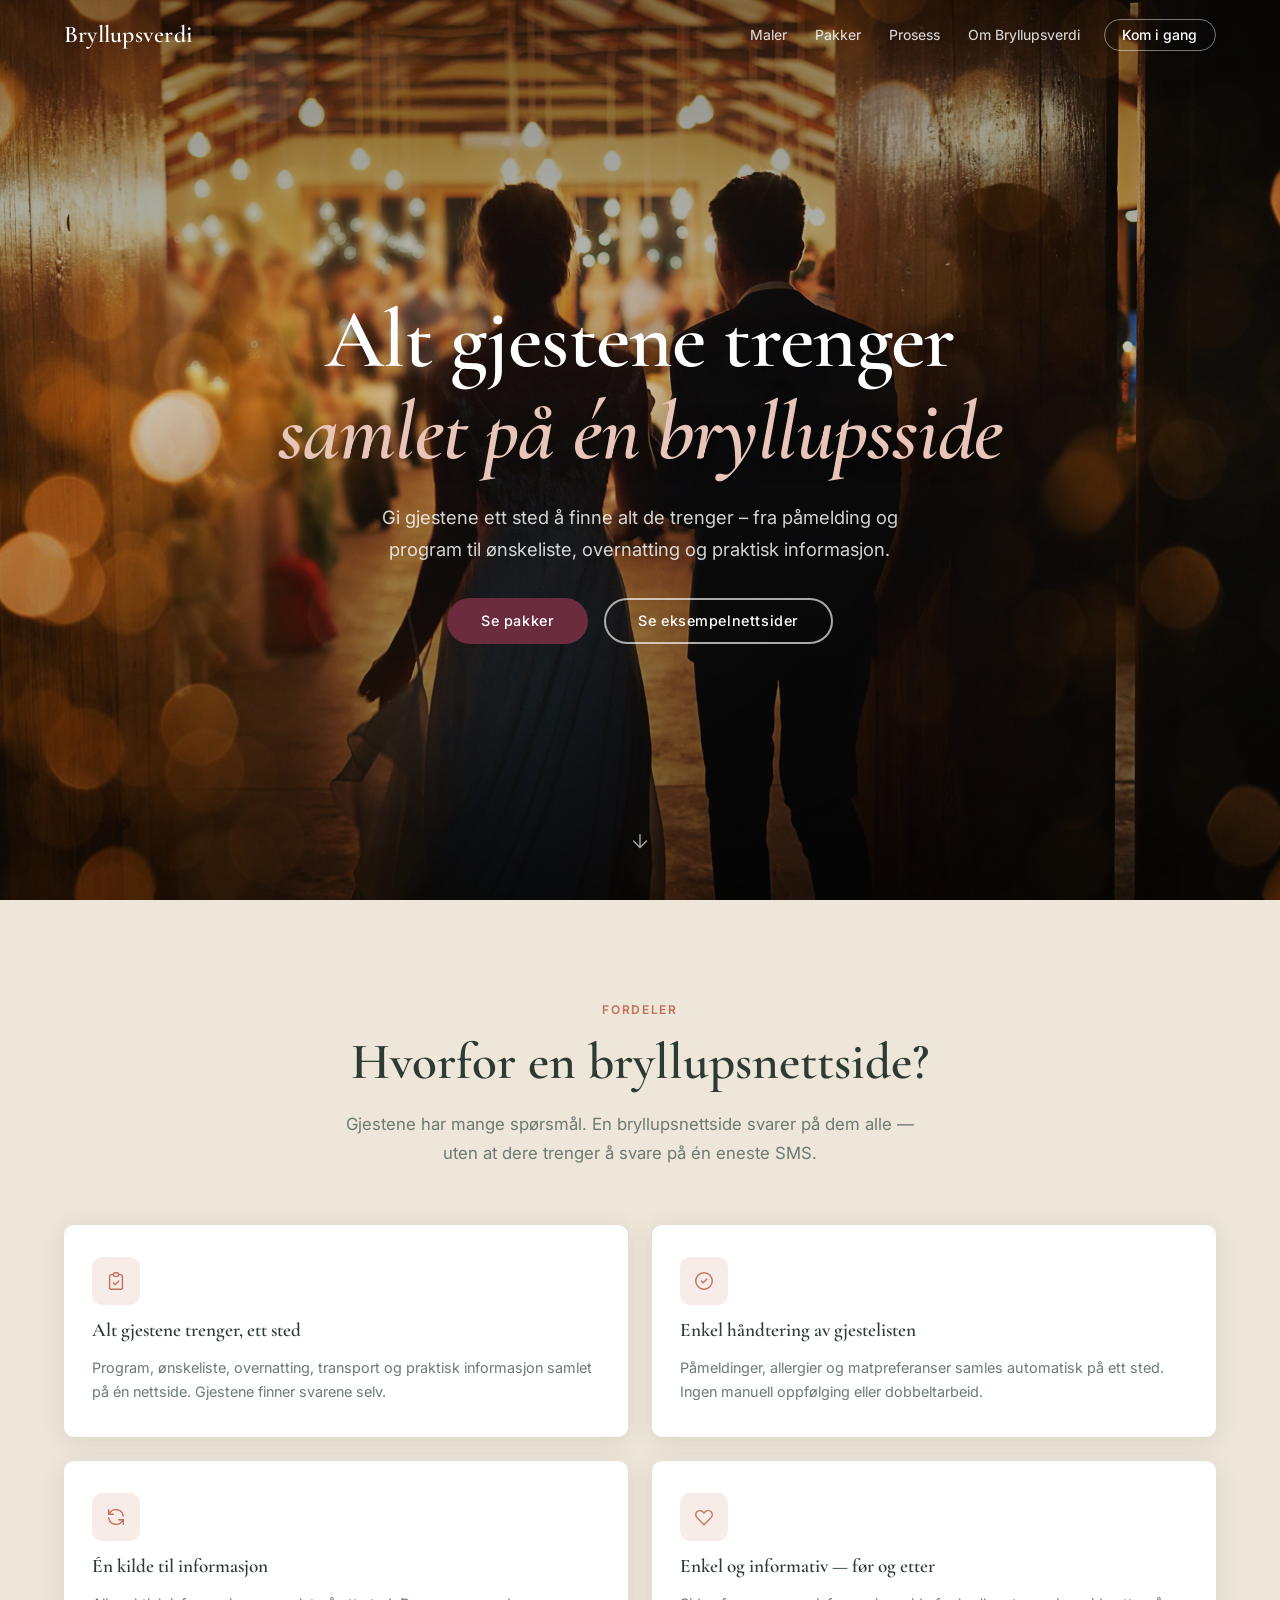
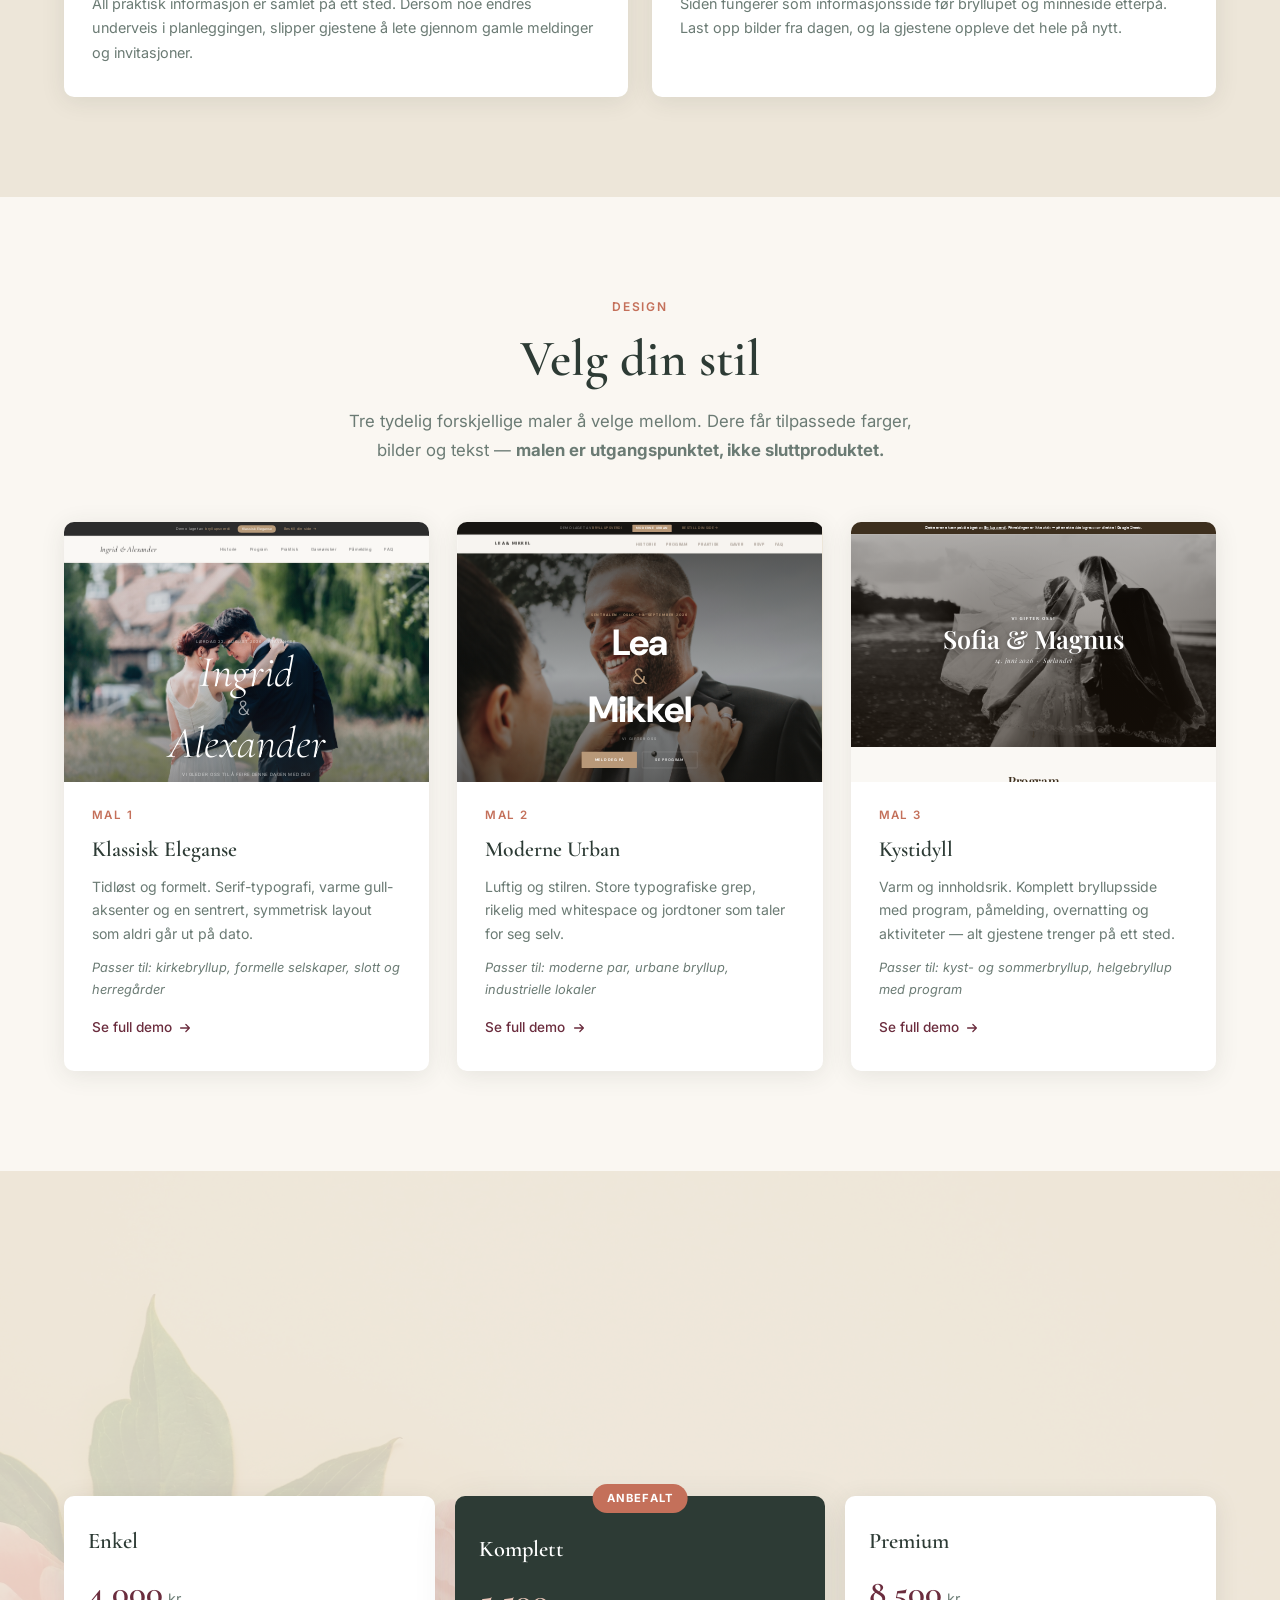
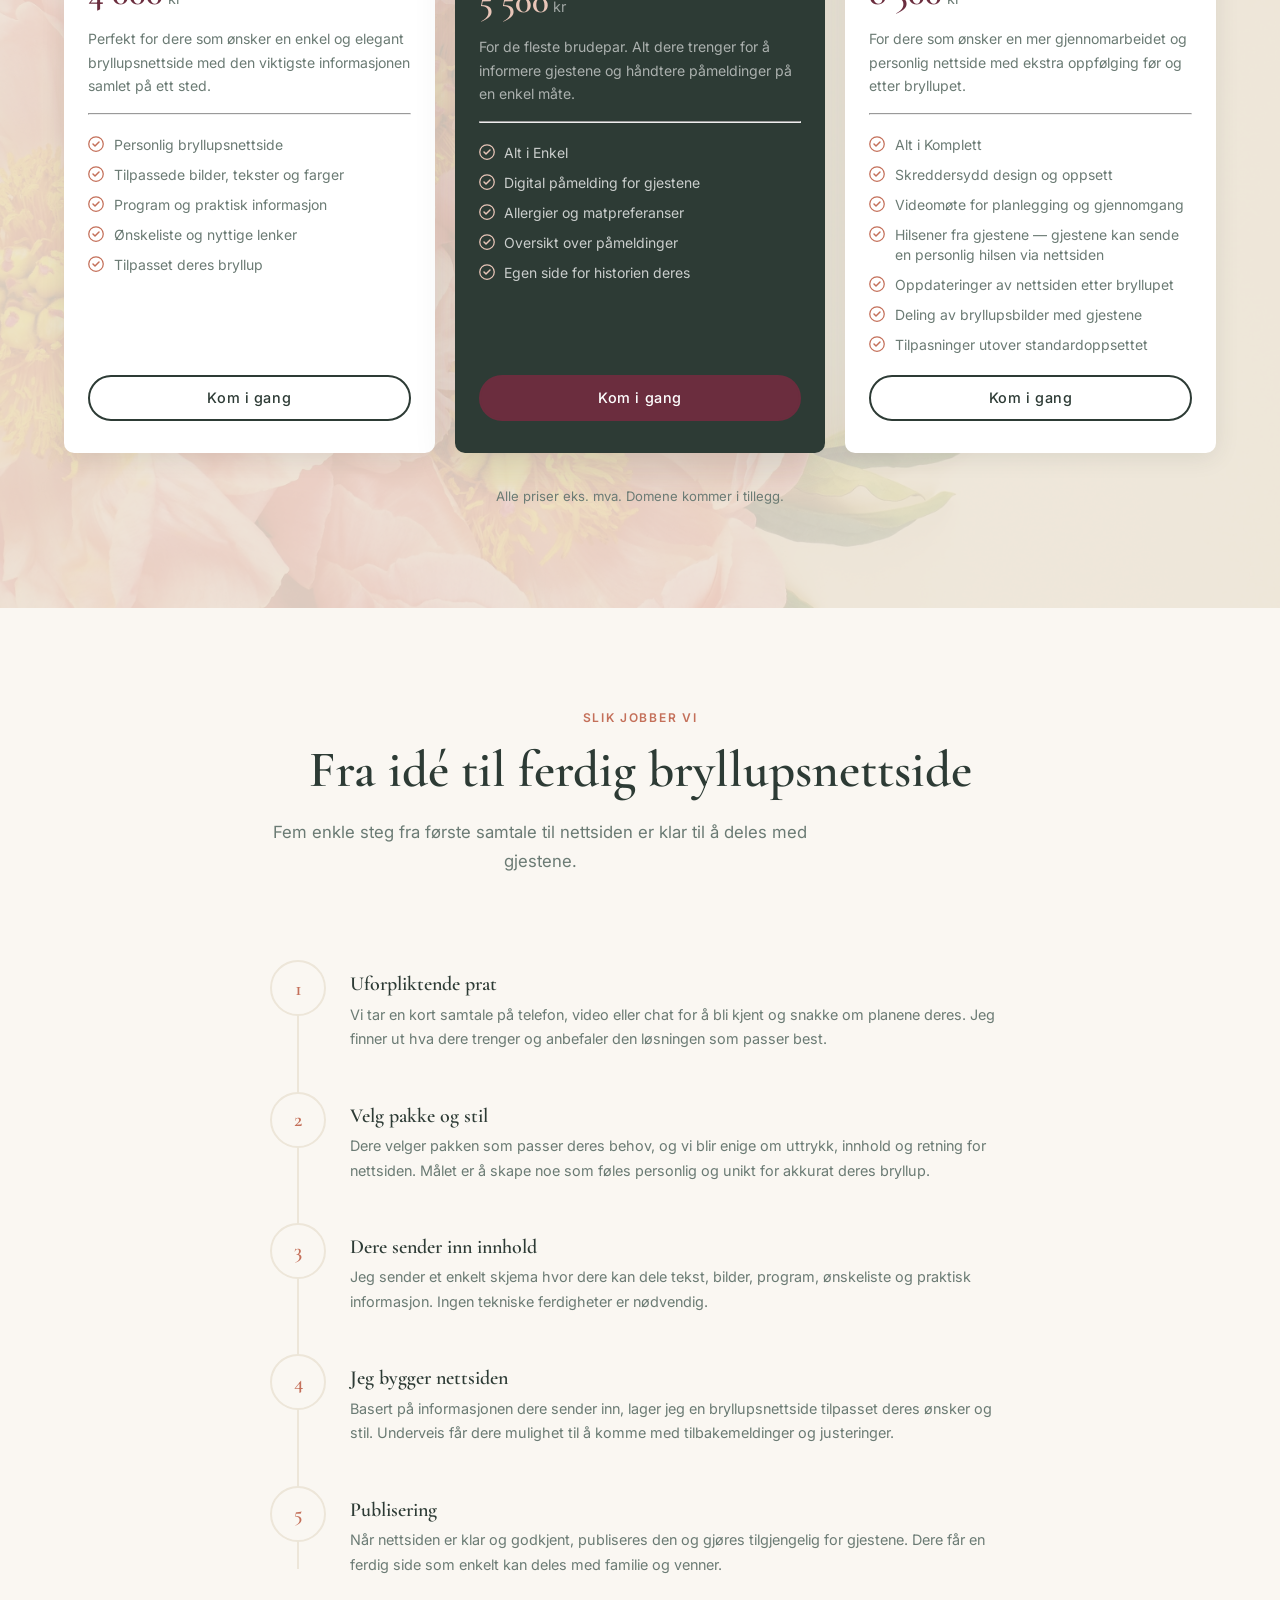
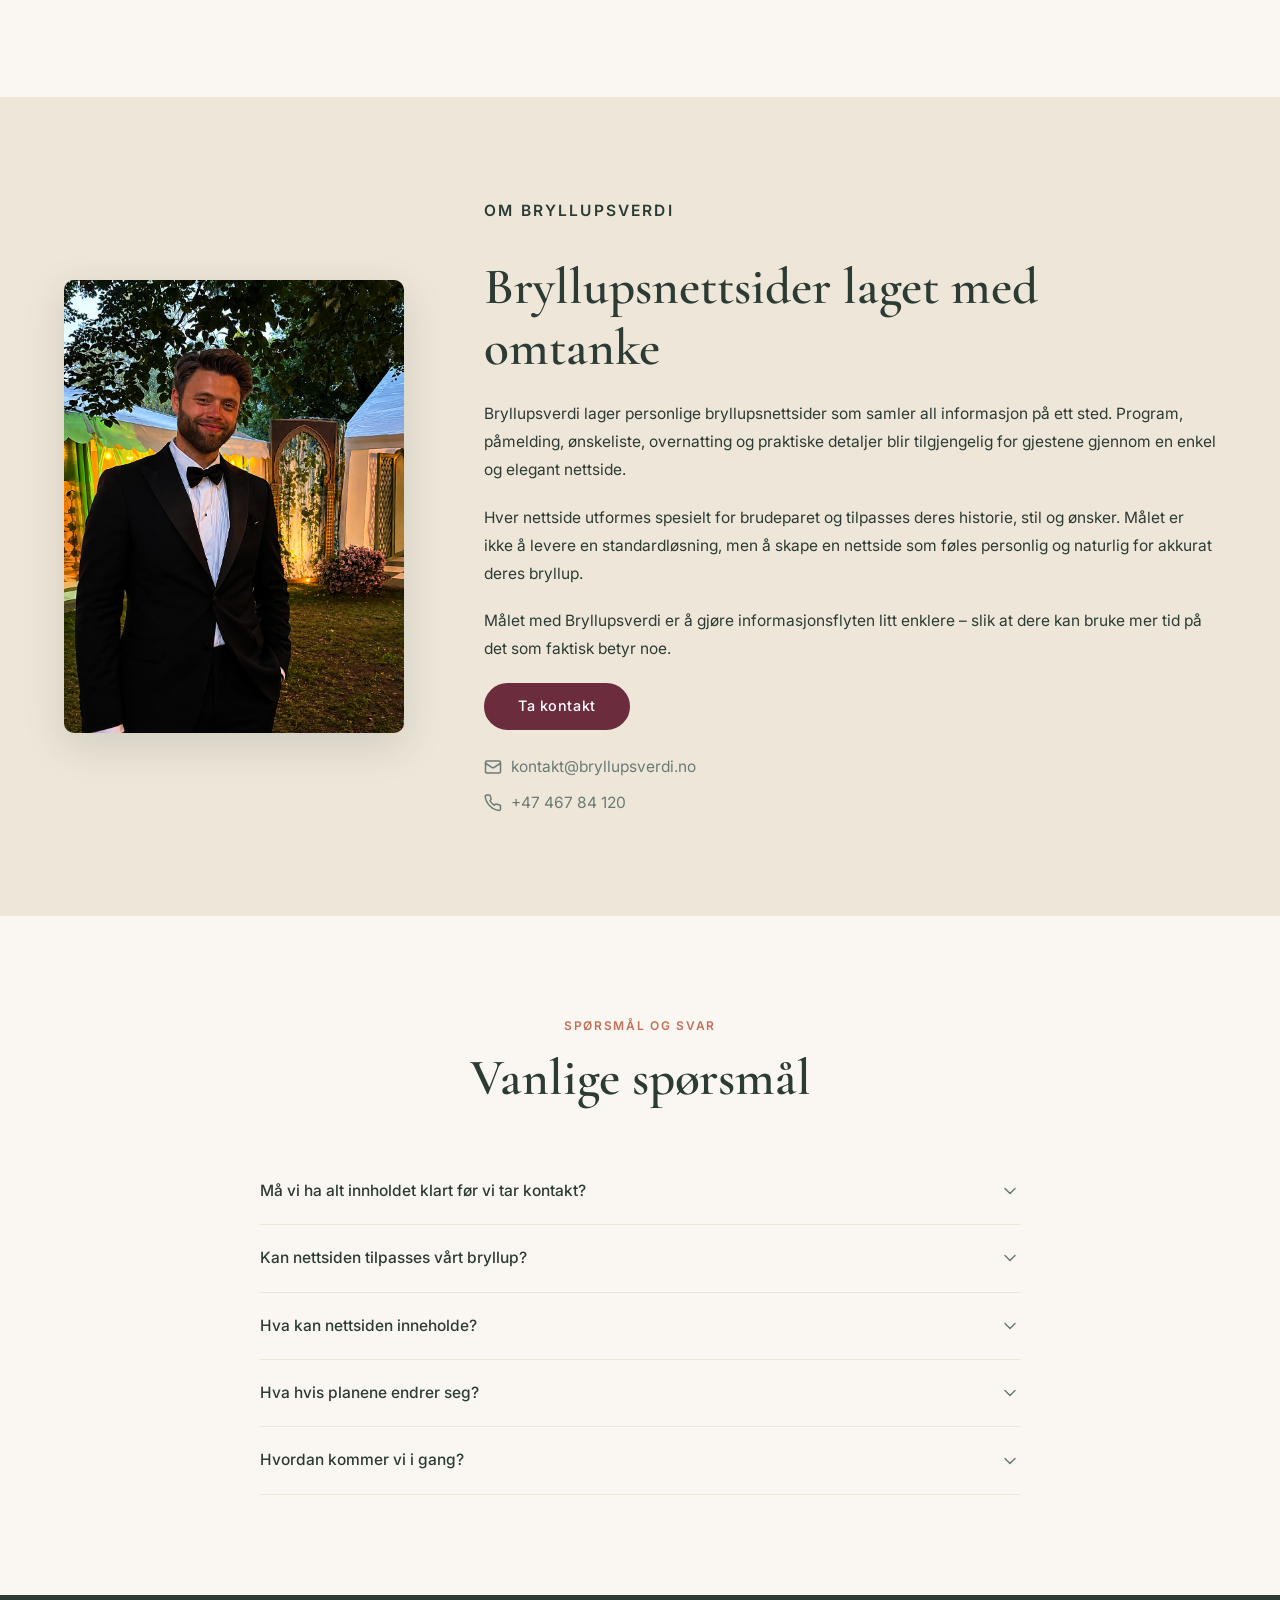
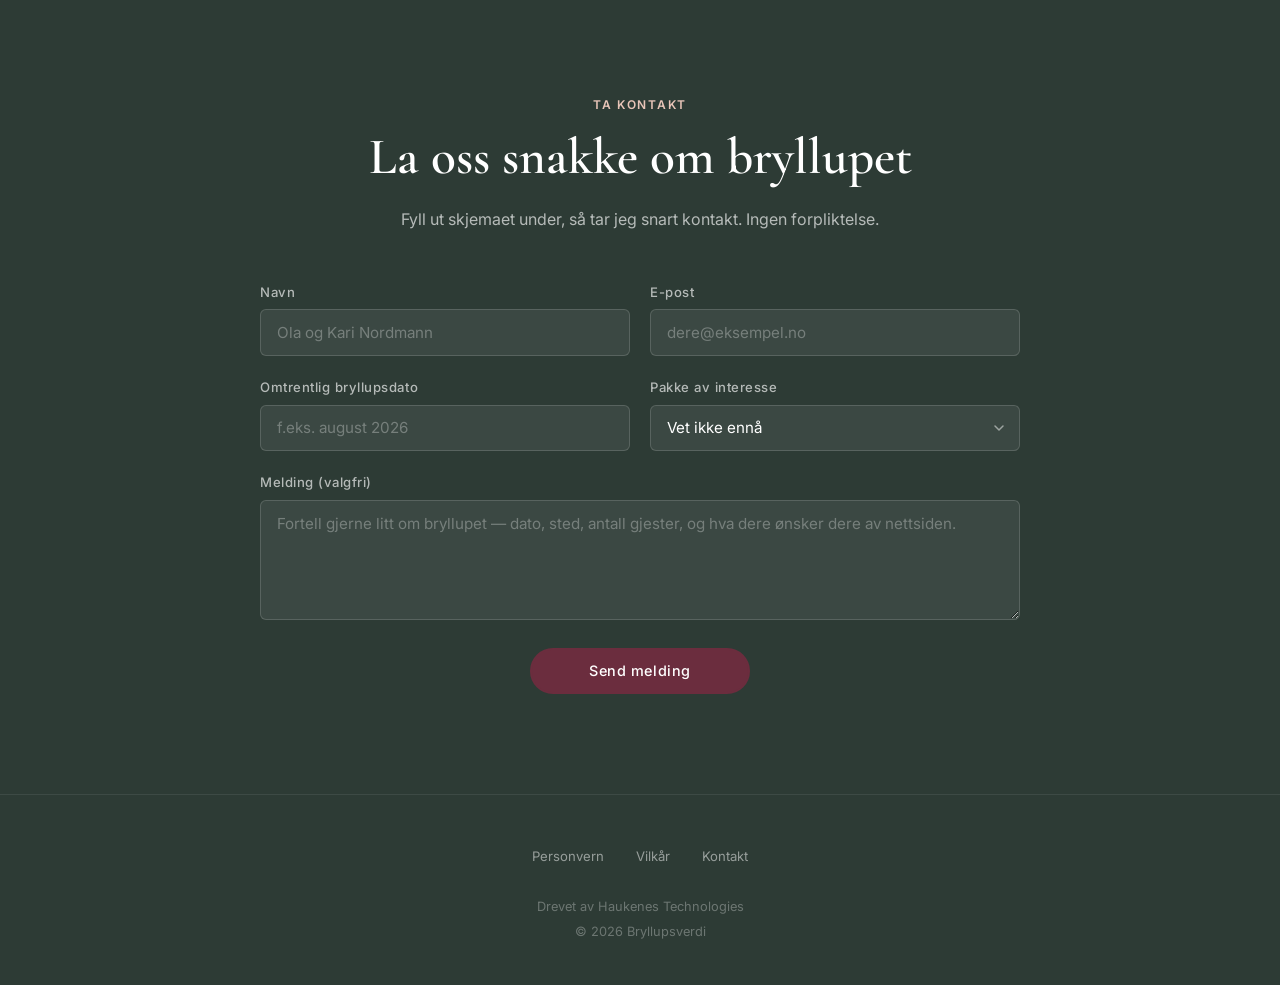
==== commit fe9451ad: "Fiks mobilmeny definitivt: full-screen overlay, iOS scroll-lock, korrekte farger" ====
--- a/index.html
+++ b/index.html
@@ -51,17 +51,17 @@
               aria-label="Åpne navigasjonsmeny">
         <span></span><span></span><span></span>
       </button>
+
+      <ul class="nav__menu" id="navMenu" role="list">
+        <li><a href="#maler"   class="nav__link">Maler</a></li>
+        <li><a href="#pakker"  class="nav__link">Pakker</a></li>
+        <li><a href="#prosess" class="nav__link">Prosess</a></li>
+        <li><a href="#om"      class="nav__link">Om Bryllupsverdi</a></li>
+        <li><a href="#kontakt" class="nav__link nav__link--cta">Kom i gang</a></li>
+      </ul>
+
     </nav>
   </header>
-
-  <!-- Mobilmeny — utenfor header for å unngå iOS backdrop-filter stacking bug -->
-  <ul class="nav__menu" id="navMenu" role="list" aria-label="Navigasjonsmeny">
-    <li><a href="#maler"   class="nav__link nav__close-on-click">Maler</a></li>
-    <li><a href="#pakker"  class="nav__link nav__close-on-click">Pakker</a></li>
-    <li><a href="#prosess" class="nav__link nav__close-on-click">Prosess</a></li>
-    <li><a href="#om"      class="nav__link nav__close-on-click">Om Bryllupsverdi</a></li>
-    <li><a href="#kontakt" class="nav__link nav__link--cta nav__close-on-click">Kom i gang</a></li>
-  </ul>
 
   <main id="main-content">
 
--- a/assets/css/main.css
+++ b/assets/css/main.css
@@ -211,15 +211,12 @@
 
 .site-header.menu-open {
   background: #FAF7F2;
+  backdrop-filter: none;
+  -webkit-backdrop-filter: none;
+  box-shadow: none;
 }
 .site-header.menu-open .nav__logo-text   { color: var(--text); }
 .site-header.menu-open .nav__toggle span { background: var(--text); }
-
-/* Mobilmeny — ligger utenfor header, styres direkte */
-.nav__menu.open .nav__link                { color: var(--text); }
-.nav__menu.open .nav__link:hover          { color: var(--burgundy); background: var(--beige); }
-.nav__menu.open .nav__link--cta           { color: var(--white); background: var(--burgundy); border-color: var(--burgundy); }
-.nav__menu.open .nav__link--cta:hover     { background: var(--burgundy-dark); border-color: var(--burgundy-dark); }
 
 /* Nav over hero: hvit tekst på transparent bakgrunn */
 .site-header:not(.scrolled) .nav__logo-text { color: var(--white); }
@@ -561,39 +558,68 @@
   .nav__menu {
     display: none;
     position: fixed;
-    top: var(--nav-h);
+    top: 0;
     left: 0;
     right: 0;
     bottom: 0;
+    width: 100%;
+    height: 100dvh;
     background: #FAF7F2;
     flex-direction: column;
     align-items: center;
     justify-content: center;
-    gap: .5rem;
+    gap: 0;
     z-index: 9999;
     list-style: none;
+    padding-top: calc(var(--nav-h) + env(safe-area-inset-top, 0px));
+    padding-bottom: env(safe-area-inset-bottom, 1rem);
+    overflow-y: auto;
+    overscroll-behavior: contain;
+    -webkit-overflow-scrolling: touch;
   }
 
   .nav__menu.open { display: flex; }
 
-  .nav__link {
-    font-size: 1.25rem;
+  /* Størrelser for menylenker på mobil */
+  .nav__menu .nav__link {
+    font-size: 1.3rem;
     font-weight: 500;
-    color: var(--text);
-    padding: .85rem 2rem;
-    min-width: 200px;
+    padding: .9rem 2rem;
+    min-width: 220px;
+    max-width: 280px;
+    width: 100%;
     text-align: center;
     border-radius: var(--radius);
+    display: block;
   }
 
-  .nav__link:hover { background: var(--beige); }
-
-  .nav__link--cta {
+  .nav__menu .nav__link--cta {
     margin-left: 0;
-    margin-top: .5rem;
-    padding: .85rem 2.5rem;
-    font-size: 1.1rem;
-    min-width: 200px;
+    margin-top: 1.25rem;
+    padding: .9rem 2.5rem;
+    font-size: 1rem;
+  }
+
+  /* Farger — disse reglene kommer ETTER :not(.scrolled)-reglene globalt,
+     og vinner dermed ved lik spesifisitet */
+  .site-header.menu-open .nav__link {
+    color: #2D3B35;
+  }
+  .site-header.menu-open .nav__link:hover,
+  .site-header.menu-open .nav__link:active {
+    color: #6B2D3E;
+    background: #EDE6D9;
+  }
+  .site-header.menu-open .nav__link--cta {
+    color: #ffffff;
+    background: #6B2D3E;
+    border-color: #6B2D3E;
+  }
+  .site-header.menu-open .nav__link--cta:hover,
+  .site-header.menu-open .nav__link--cta:active {
+    background: #541F2F;
+    border-color: #541F2F;
+    color: #ffffff;
   }
 
   /* Hero */
